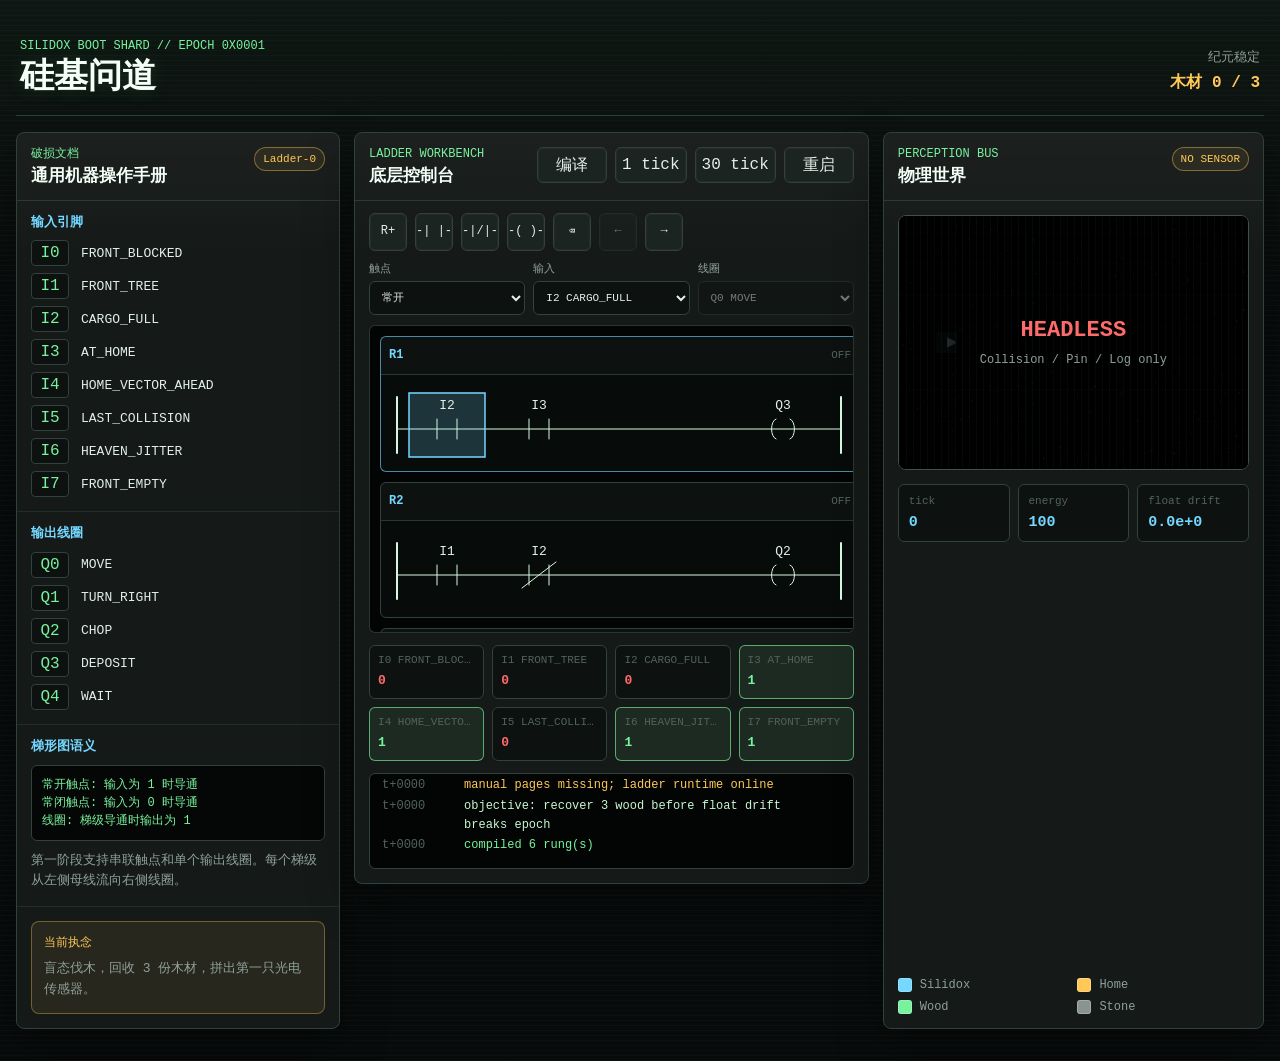
==== index.html @ 9f5d7683 "refactor: update ladder editor UI and functionality - Changed title and header text in index.html fo" ====
<!doctype html>
<html lang="zh-CN">
  <head>
    <meta charset="utf-8" />
    <meta name="viewport" content="width=device-width, initial-scale=1" />
    <title>Silidox: 硅基问道 MVP</title>
    <link rel="stylesheet" href="./styles.css" />
  </head>
  <body>
    <div class="shell">
      <header class="topbar">
        <div>
          <p class="eyebrow">Silidox boot shard // epoch 0x0001</p>
          <h1>硅基问道</h1>
        </div>
        <div class="system-readout" aria-live="polite">
          <span id="epochState">纪元稳定</span>
          <strong id="woodCount">木材 0 / 3</strong>
        </div>
      </header>

      <main class="workspace">
        <section class="panel manual-panel" aria-labelledby="manualTitle">
          <div class="panel-header">
            <div>
              <p class="panel-kicker">破损文档</p>
              <h2 id="manualTitle">通用机器操作手册</h2>
            </div>
            <span class="chip">Ladder-0</span>
          </div>

          <div class="manual-block">
            <h3>输入引脚</h3>
            <dl class="pin-list">
              <div><dt>I0</dt><dd>FRONT_BLOCKED</dd></div>
              <div><dt>I1</dt><dd>FRONT_TREE</dd></div>
              <div><dt>I2</dt><dd>CARGO_FULL</dd></div>
              <div><dt>I3</dt><dd>AT_HOME</dd></div>
              <div><dt>I4</dt><dd>HOME_VECTOR_AHEAD</dd></div>
              <div><dt>I5</dt><dd>LAST_COLLISION</dd></div>
              <div><dt>I6</dt><dd>HEAVEN_JITTER</dd></div>
              <div><dt>I7</dt><dd>FRONT_EMPTY</dd></div>
            </dl>
          </div>

          <div class="manual-block">
            <h3>输出线圈</h3>
            <dl class="pin-list">
              <div><dt>Q0</dt><dd>MOVE</dd></div>
              <div><dt>Q1</dt><dd>TURN_RIGHT</dd></div>
              <div><dt>Q2</dt><dd>CHOP</dd></div>
              <div><dt>Q3</dt><dd>DEPOSIT</dd></div>
              <div><dt>Q4</dt><dd>WAIT</dd></div>
            </dl>
          </div>

          <div class="manual-block syntax">
            <h3>梯形图语义</h3>
            <pre>常开触点: 输入为 1 时导通
常闭触点: 输入为 0 时导通
线圈: 梯级导通时输出为 1</pre>
            <p>第一阶段支持串联触点和单个输出线圈。每个梯级从左侧母线流向右侧线圈。</p>
          </div>

          <div class="objective">
            <span>当前执念</span>
            <p id="objectiveText">盲态伐木，回收 3 份木材，拼出第一只光电传感器。</p>
          </div>
        </section>

        <section class="panel terminal-panel lad-panel" aria-labelledby="terminalTitle">
          <div class="panel-header">
            <div>
              <p class="panel-kicker">ladder workbench</p>
              <h2 id="terminalTitle">底层控制台</h2>
            </div>
            <div class="toolbar" aria-label="控制">
              <button id="compileBtn" title="编译梯形图">编译</button>
              <button id="stepBtn" title="运行一个 tick">1 tick</button>
              <button id="runBtn" title="运行三十个 tick">30 tick</button>
              <button id="resetBtn" title="保留梯形图并重启当前纪元">重启</button>
            </div>
          </div>

          <div class="lad-editor" id="ladEditor">
            <div class="lad-commandbar" aria-label="梯形图编辑">
              <button class="tool-button" id="addRungBtn" data-label="添加梯级" data-tool="rung" draggable="true" title="添加梯级" aria-label="添加梯级">
                <span aria-hidden="true">R+</span>
              </button>
              <button class="tool-button" id="addOpenContactBtn" data-label="常开触点" data-tool="contact-open" draggable="true" title="常开触点" aria-label="常开触点">
                <span aria-hidden="true">-| |-</span>
              </button>
              <button class="tool-button" id="addClosedContactBtn" data-label="常闭触点" data-tool="contact-closed" draggable="true" title="常闭触点" aria-label="常闭触点">
                <span aria-hidden="true">-|/|-</span>
              </button>
              <button class="tool-button" id="addCoilBtn" data-label="线圈" data-tool="coil" draggable="true" title="线圈" aria-label="线圈">
                <span aria-hidden="true">-( )-</span>
              </button>
              <button class="tool-button" id="deleteNodeBtn" data-label="删除选中" data-tool="delete" title="删除选中" aria-label="删除选中">
                <span aria-hidden="true">⌫</span>
              </button>
              <button class="tool-button" id="moveLeftBtn" data-label="左移触点" data-tool="move-left" title="左移触点" aria-label="左移触点">
                <span aria-hidden="true">←</span>
              </button>
              <button class="tool-button" id="moveRightBtn" data-label="右移触点" data-tool="move-right" title="右移触点" aria-label="右移触点">
                <span aria-hidden="true">→</span>
              </button>
            </div>

            <div class="lad-inspector" id="nodeInspector" aria-label="节点属性">
              <label>
                <span>触点</span>
                <select id="contactOpSelect">
                  <option value="XIC">常开</option>
                  <option value="XIO">常闭</option>
                </select>
              </label>
              <label>
                <span>输入</span>
                <select id="pinSelect"></select>
              </label>
              <label>
                <span>线圈</span>
                <select id="coilSelect"></select>
              </label>
            </div>

            <div class="rung-list" id="rungList" aria-label="梯级列表"></div>
          </div>

          <div class="terminal-footer">
            <div class="sensor-bank" id="sensorBank" aria-label="传感器状态"></div>
            <div class="log-window" id="logWindow" aria-live="polite"></div>
          </div>
        </section>

        <section class="panel perception-panel" aria-labelledby="perceptionTitle">
          <div class="panel-header">
            <div>
              <p class="panel-kicker">perception bus</p>
              <h2 id="perceptionTitle">物理世界</h2>
            </div>
            <span class="chip" id="cameraChip">NO SENSOR</span>
          </div>

          <div class="monitor-wrap">
            <canvas id="worldCanvas" width="440" height="320" aria-label="低像素监控窗口"></canvas>
            <div class="blind-overlay" id="blindOverlay">
              <strong>HEADLESS</strong>
              <span>Collision / Pin / Log only</span>
            </div>
          </div>

          <div class="metrics">
            <div>
              <span>tick</span>
              <strong id="tickReadout">0</strong>
            </div>
            <div>
              <span>energy</span>
              <strong id="energyReadout">100</strong>
            </div>
            <div>
              <span>float drift</span>
              <strong id="driftReadout">0e+0</strong>
            </div>
          </div>

          <div class="legend">
            <span><i class="swatch bot"></i>Silidox</span>
            <span><i class="swatch home"></i>Home</span>
            <span><i class="swatch tree"></i>Wood</span>
            <span><i class="swatch rock"></i>Stone</span>
          </div>
        </section>
      </main>
    </div>

    <script src="./src/app.js"></script>
  </body>
</html>
---- styles.css ----
:root {
  --bg: #080b0b;
  --bg-2: #111514;
  --panel: #151918;
  --panel-2: #0d1110;
  --line: #31413b;
  --line-hot: #7de8a3;
  --text: #e4efe8;
  --muted: #8fa099;
  --dim: #52635c;
  --green: #78f29c;
  --amber: #ffc857;
  --red: #ff6b6b;
  --cyan: #74d8ff;
  --violet: #b59cff;
  --shadow: rgba(0, 0, 0, 0.32);
}

* {
  box-sizing: border-box;
}

html,
body {
  min-height: 100%;
}

body {
  margin: 0;
  color: var(--text);
  background:
    linear-gradient(180deg, rgba(120, 242, 156, 0.05), transparent 320px),
    repeating-linear-gradient(0deg, rgba(255, 255, 255, 0.02) 0 1px, transparent 1px 5px),
    var(--bg);
  font-family:
    "IBM Plex Mono", "Cascadia Mono", "SFMono-Regular", Consolas, "Liberation Mono",
    monospace;
}

button,
textarea {
  font: inherit;
}

button {
  min-height: 36px;
  border: 1px solid var(--line);
  border-radius: 6px;
  color: var(--text);
  background: #1c2421;
  box-shadow: inset 0 0 0 1px rgba(255, 255, 255, 0.03);
  cursor: pointer;
}

button:hover {
  border-color: var(--line-hot);
  color: #06120a;
  background: var(--green);
}

button:active {
  transform: translateY(1px);
}

.shell {
  width: min(1480px, calc(100% - 32px));
  margin: 0 auto;
  padding: 24px 0 32px;
}

.topbar {
  display: flex;
  align-items: flex-end;
  justify-content: space-between;
  gap: 20px;
  min-height: 92px;
  padding: 0 4px 18px;
  border-bottom: 1px solid rgba(125, 232, 163, 0.22);
}

.eyebrow,
.panel-kicker {
  margin: 0 0 6px;
  color: var(--green);
  font-size: 12px;
  line-height: 1.2;
  letter-spacing: 0;
  text-transform: uppercase;
}

h1,
h2,
h3,
p {
  margin-top: 0;
}

h1 {
  margin-bottom: 0;
  color: #f3fff7;
  font-size: 34px;
  line-height: 1.1;
  letter-spacing: 0;
  text-shadow: 0 0 20px rgba(120, 242, 156, 0.14);
}

.system-readout {
  display: grid;
  gap: 6px;
  justify-items: end;
  min-width: 190px;
  padding-bottom: 4px;
  color: var(--muted);
  font-size: 13px;
}

.system-readout strong {
  color: var(--amber);
  font-size: 16px;
}

.workspace {
  display: grid;
  grid-template-columns: minmax(260px, 0.85fr) minmax(420px, 1.35fr) minmax(340px, 1fr);
  gap: 14px;
  padding-top: 16px;
}

.panel {
  min-width: 0;
  border: 1px solid var(--line);
  border-radius: 8px;
  background: linear-gradient(180deg, rgba(255, 255, 255, 0.03), transparent 120px), var(--panel);
  box-shadow: 0 18px 50px var(--shadow);
}

.panel-header {
  display: flex;
  align-items: flex-start;
  justify-content: space-between;
  gap: 12px;
  padding: 14px 14px 12px;
  border-bottom: 1px solid rgba(49, 65, 59, 0.8);
}

.panel-header h2 {
  margin: 0;
  color: #f3fff7;
  font-size: 17px;
  line-height: 1.2;
}

.chip {
  flex: 0 0 auto;
  border: 1px solid rgba(255, 200, 87, 0.42);
  border-radius: 999px;
  padding: 5px 8px;
  color: var(--amber);
  background: rgba(255, 200, 87, 0.08);
  font-size: 11px;
}

.manual-panel {
  overflow: hidden;
}

.manual-block {
  padding: 14px;
  border-bottom: 1px solid rgba(49, 65, 59, 0.55);
}

.manual-block h3 {
  margin-bottom: 10px;
  color: var(--cyan);
  font-size: 13px;
  line-height: 1.2;
}

.pin-list {
  display: grid;
  gap: 7px;
  margin: 0;
}

.pin-list div {
  display: grid;
  grid-template-columns: 42px minmax(0, 1fr);
  align-items: center;
  gap: 8px;
}

.pin-list dt {
  width: 38px;
  border: 1px solid var(--line);
  border-radius: 4px;
  padding: 3px 0;
  color: var(--green);
  text-align: center;
  background: var(--panel-2);
}

.pin-list dd {
  margin: 0;
  overflow-wrap: anywhere;
  color: var(--text);
  font-size: 13px;
}

.syntax pre {
  overflow: auto;
  margin: 0 0 10px;
  border: 1px solid var(--line);
  border-radius: 6px;
  padding: 10px;
  color: var(--green);
  background: #050706;
  font-size: 12px;
  line-height: 1.5;
}

.syntax p,
.objective p {
  margin-bottom: 0;
  color: var(--muted);
  font-size: 13px;
  line-height: 1.6;
}

.objective {
  margin: 14px;
  border: 1px solid rgba(255, 200, 87, 0.36);
  border-radius: 8px;
  padding: 12px;
  background: rgba(255, 200, 87, 0.08);
}

.objective span {
  display: block;
  margin-bottom: 8px;
  color: var(--amber);
  font-size: 12px;
}

.terminal-panel {
  display: flex;
  height: clamp(700px, calc(100vh - 148px), 820px);
  min-height: 700px;
  flex-direction: column;
}

.toolbar {
  display: grid;
  grid-template-columns: repeat(4, minmax(70px, auto));
  gap: 8px;
}

.editor-label {
  display: block;
  padding: 12px 14px 8px;
  color: var(--muted);
  font-size: 12px;
}

.lad-editor {
  display: grid;
  grid-template-rows: auto auto minmax(0, 1fr);
  gap: 10px;
  height: clamp(360px, 48vh, 470px);
  min-height: 0;
  padding: 12px 14px 0;
}

.lad-commandbar {
  display: flex;
  position: relative;
  align-items: center;
  gap: 8px;
}

.tool-button {
  position: relative;
  display: inline-grid;
  place-items: center;
  width: 38px;
  height: 38px;
  min-height: 38px;
  padding: 0;
  color: var(--text);
  font-size: 12px;
  line-height: 1;
  white-space: nowrap;
}

.tool-button:hover::after,
.tool-button:focus-visible::after {
  content: attr(data-label);
  position: absolute;
  z-index: 5;
  top: calc(100% + 8px);
  left: 50%;
  width: max-content;
  max-width: 180px;
  transform: translateX(-50%);
  border: 1px solid var(--line);
  border-radius: 4px;
  padding: 5px 7px;
  color: var(--text);
  background: #050706;
  box-shadow: 0 10px 24px var(--shadow);
  font-size: 11px;
  pointer-events: none;
}

.tool-button span {
  display: block;
  transform: translateY(-1px);
}

.tool-button:active span {
  transform: translateY(0);
}

.tool-button:disabled,
.lad-inspector select:disabled {
  cursor: not-allowed;
  opacity: 0.45;
}

.lad-inspector {
  display: grid;
  grid-template-columns: repeat(3, minmax(0, 1fr));
  gap: 8px;
}

.lad-inspector label {
  display: grid;
  gap: 5px;
  min-width: 0;
  color: var(--muted);
  font-size: 11px;
}

.lad-inspector select {
  width: 100%;
  min-height: 34px;
  border: 1px solid var(--line);
  border-radius: 6px;
  padding: 0 8px;
  color: var(--text);
  background: var(--panel-2);
  font: inherit;
  outline: none;
}

.lad-inspector select:focus {
  border-color: var(--line-hot);
  box-shadow: 0 0 0 3px rgba(120, 242, 156, 0.12);
}

.rung-list {
  display: grid;
  align-content: start;
  gap: 10px;
  min-height: 0;
  overflow: auto;
  overscroll-behavior: contain;
  border: 1px solid rgba(49, 65, 59, 0.8);
  border-radius: 6px;
  padding: 10px;
  background: #030504;
  scrollbar-gutter: stable;
}

.rung-list.drop-target {
  border-color: rgba(120, 242, 156, 0.85);
  box-shadow: inset 0 0 0 1px rgba(120, 242, 156, 0.22);
}

.rung-row {
  border: 1px solid var(--line);
  border-radius: 6px;
  background: #070b0a;
  overflow: visible;
}

.rung-row.selected {
  border-color: rgba(116, 216, 255, 0.62);
}

.rung-row.energized {
  border-color: rgba(120, 242, 156, 0.7);
  box-shadow: inset 4px 0 0 var(--green);
}

.rung-row.drop-target {
  border-color: rgba(255, 200, 87, 0.8);
  box-shadow:
    inset 4px 0 0 var(--amber),
    0 0 0 1px rgba(255, 200, 87, 0.22);
}

.rung-row-header {
  display: flex;
  align-items: center;
  justify-content: space-between;
  gap: 10px;
  min-height: 38px;
  padding: 6px 8px;
  border-bottom: 1px solid rgba(49, 65, 59, 0.8);
  background: rgba(255, 255, 255, 0.025);
  cursor: pointer;
}

.rung-row-header strong {
  flex: 0 0 auto;
  color: var(--cyan);
  font-size: 12px;
}

.rung-state {
  flex: 0 0 auto;
  color: var(--dim);
  font-size: 11px;
}

.rung-diagram {
  min-height: 88px;
  overflow: visible;
  padding: 10px 8px 8px;
}

.lad-svg-shell {
  min-width: 100%;
}

svg.lad {
  display: block;
  height: 78px;
  overflow: visible;
}

svg.lad line,
svg.lad path {
  stroke: #d7f8df;
  stroke-linecap: round;
}

svg.lad text {
  fill: var(--text);
  font-size: 13px;
  user-select: none;
}

svg.lad .icon {
  fill: var(--amber);
  font-size: 14px;
  font-weight: 700;
  dominant-baseline: middle;
  text-anchor: middle;
}

g.shape rect {
  fill: transparent;
  stroke: none;
  cursor: pointer;
}

g.shape:hover rect {
  fill: rgba(116, 216, 255, 0.12);
}

g.shape.selected rect {
  fill: rgba(116, 216, 255, 0.2);
  stroke: var(--cyan);
  stroke-width: 1.5;
}

.terminal-footer {
  display: grid;
  grid-template-rows: auto minmax(0, 1fr);
  gap: 12px;
  flex: 1;
  min-height: 0;
  overflow: hidden;
  padding: 12px 14px 14px;
}

.sensor-bank {
  display: grid;
  grid-template-columns: repeat(4, minmax(0, 1fr));
  gap: 8px;
}

.sensor {
  display: grid;
  gap: 5px;
  min-height: 54px;
  border: 1px solid var(--line);
  border-radius: 6px;
  padding: 8px;
  background: var(--panel-2);
}

.sensor span {
  overflow: hidden;
  color: var(--dim);
  font-size: 11px;
  text-overflow: ellipsis;
  white-space: nowrap;
}

.sensor strong {
  color: var(--red);
  font-size: 13px;
}

.sensor.hot {
  border-color: rgba(120, 242, 156, 0.65);
  background: rgba(120, 242, 156, 0.08);
}

.sensor.hot strong {
  color: var(--green);
}

.log-window {
  min-height: 0;
  overflow-x: hidden;
  overflow-y: auto;
  overscroll-behavior: contain;
  scrollbar-gutter: stable;
  border: 1px solid var(--line);
  border-radius: 6px;
  padding: 12px;
  color: #c8f7d2;
  background: #030504;
  font-size: 12px;
  line-height: 1.55;
}

.log-line {
  display: grid;
  grid-template-columns: 72px minmax(0, 1fr);
  gap: 10px;
  padding: 1px 0;
}

.log-line time {
  color: var(--dim);
}

.log-line.warn span {
  color: var(--amber);
}

.log-line.bad span {
  color: var(--red);
}

.log-line.good span {
  color: var(--green);
}

.perception-panel {
  display: flex;
  flex-direction: column;
}

.monitor-wrap {
  position: relative;
  margin: 14px;
  border: 1px solid #3e514a;
  border-radius: 8px;
  background: #020303;
  aspect-ratio: 11 / 8;
  overflow: hidden;
}

#worldCanvas {
  display: block;
  width: 100%;
  height: 100%;
  image-rendering: pixelated;
}

.blind-overlay {
  position: absolute;
  inset: 0;
  display: grid;
  place-content: center;
  gap: 10px;
  color: var(--dim);
  text-align: center;
  background:
    repeating-linear-gradient(90deg, rgba(120, 242, 156, 0.04) 0 1px, transparent 1px 7px),
    rgba(0, 0, 0, 0.86);
}

.blind-overlay strong {
  color: var(--red);
  font-size: 22px;
}

.blind-overlay span {
  color: var(--muted);
  font-size: 12px;
}

.blind-overlay.hidden {
  display: none;
}

.metrics {
  display: grid;
  grid-template-columns: repeat(3, 1fr);
  gap: 8px;
  margin: 0 14px 14px;
}

.metrics div {
  min-width: 0;
  border: 1px solid var(--line);
  border-radius: 6px;
  padding: 10px;
  background: var(--panel-2);
}

.metrics span {
  display: block;
  margin-bottom: 6px;
  overflow: hidden;
  color: var(--dim);
  font-size: 11px;
  text-overflow: ellipsis;
  white-space: nowrap;
}

.metrics strong {
  color: var(--cyan);
  font-size: 15px;
}

.legend {
  display: grid;
  grid-template-columns: repeat(2, minmax(0, 1fr));
  gap: 8px;
  margin: auto 14px 14px;
  color: var(--muted);
  font-size: 12px;
}

.legend span {
  display: flex;
  min-width: 0;
  align-items: center;
  gap: 8px;
}

.swatch {
  display: inline-block;
  width: 14px;
  height: 14px;
  border: 1px solid rgba(255, 255, 255, 0.22);
  border-radius: 3px;
}

.swatch.bot {
  background: var(--cyan);
}

.swatch.home {
  background: var(--amber);
}

.swatch.tree {
  background: var(--green);
}

.swatch.rock {
  background: #89948e;
}

@media (max-width: 1180px) {
  .workspace {
    grid-template-columns: 1fr 1fr;
  }

  .manual-panel {
    grid-column: 1 / -1;
  }
}

@media (max-width: 820px) {
  .shell {
    width: min(100% - 20px, 680px);
    padding-top: 16px;
  }

  .topbar {
    align-items: flex-start;
    flex-direction: column;
  }

  .system-readout {
    justify-items: start;
  }

  h1 {
    font-size: 28px;
  }

  .workspace {
    grid-template-columns: 1fr;
  }

  .toolbar,
  .sensor-bank,
  .metrics,
  .legend {
    grid-template-columns: repeat(2, minmax(0, 1fr));
  }

  .terminal-panel {
    min-height: 0;
  }
}

@media (max-width: 480px) {
  .toolbar,
  .sensor-bank,
  .metrics,
  .legend {
    grid-template-columns: 1fr;
  }

  #programEditor {
    min-height: 260px;
  }
}
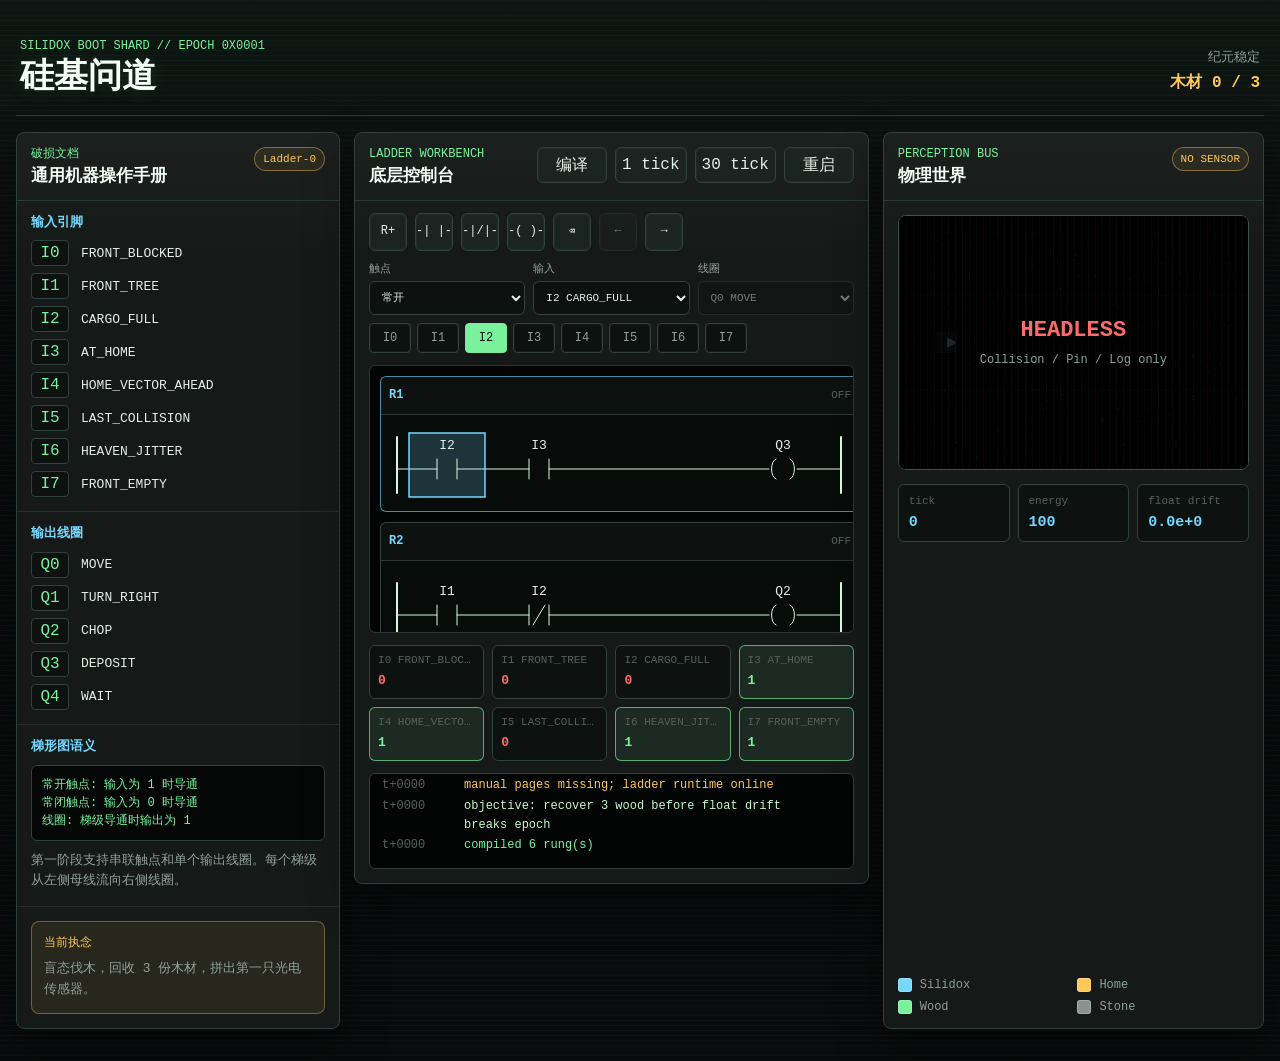
==== commit 6bd901fe: "feat: improve ladder editor interactions" ====
--- a/index.html
+++ b/index.html
@@ -123,6 +123,7 @@
                 <span>线圈</span>
                 <select id="coilSelect"></select>
               </label>
+              <div class="pin-picker" id="pinPicker" aria-label="引脚选择"></div>
             </div>
 
             <div class="rung-list" id="rungList" aria-label="梯级列表"></div>
--- a/styles.css
+++ b/styles.css
@@ -357,6 +357,34 @@
   box-shadow: 0 0 0 3px rgba(120, 242, 156, 0.12);
 }
 
+.pin-picker {
+  display: flex;
+  grid-column: 1 / -1;
+  gap: 6px;
+  min-height: 32px;
+  overflow-x: auto;
+  padding-bottom: 2px;
+  scrollbar-width: thin;
+}
+
+.pin-button {
+  flex: 0 0 auto;
+  min-width: 42px;
+  min-height: 30px;
+  border-radius: 4px;
+  padding: 0 9px;
+  color: var(--muted);
+  background: var(--panel-2);
+  font-size: 12px;
+}
+
+.pin-button:hover,
+.pin-button.selected {
+  border-color: var(--line-hot);
+  color: #06120a;
+  background: var(--green);
+}
+
 .rung-list {
   display: grid;
   align-content: start;
@@ -465,6 +493,16 @@
   cursor: pointer;
 }
 
+g.shape[data-kind="contact"] rect {
+  cursor: grab;
+}
+
+g.shape[data-kind="contact"]:active rect,
+g.shape.dragging rect {
+  cursor: grabbing;
+  fill: rgba(255, 200, 87, 0.18);
+}
+
 g.shape:hover rect {
   fill: rgba(116, 216, 255, 0.12);
 }
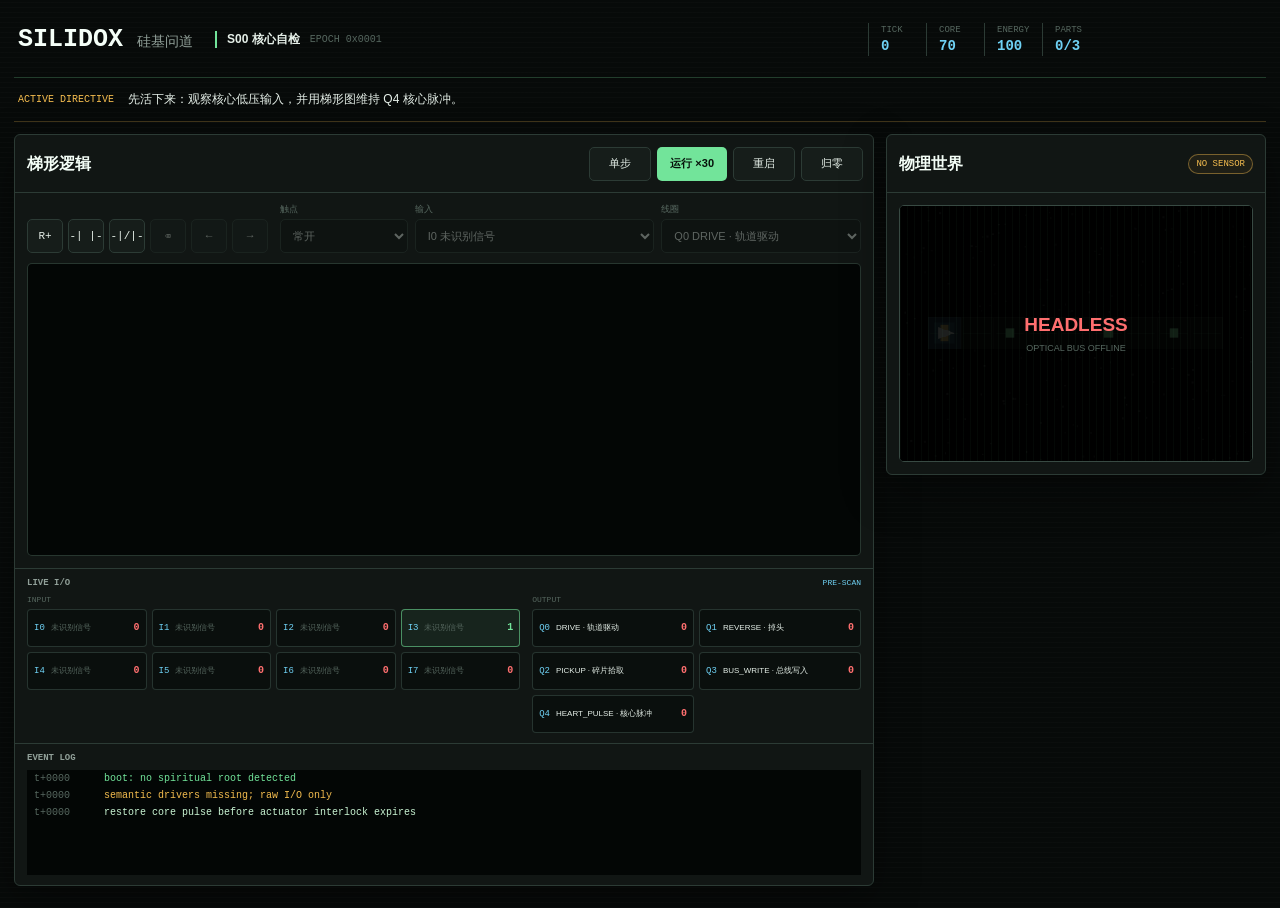
==== commit 418c7f85: "feat: expand cultivation world and AI characters" ====
--- a/index.html
+++ b/index.html
@@ -9,174 +9,194 @@
   <body>
     <div class="shell">
       <header class="topbar">
-        <div>
-          <p class="eyebrow">Silidox boot shard // epoch 0x0001</p>
-          <h1>硅基问道</h1>
+        <div class="brand-lockup">
+          <h1>SILIDOX</h1>
+          <span>硅基问道</span>
         </div>
-        <div class="system-readout" aria-live="polite">
-          <span id="epochState">纪元稳定</span>
-          <strong id="woodCount">木材 0 / 3</strong>
+
+        <div class="epoch-readout" aria-live="polite">
+          <strong id="epochState">S00 核心自检</strong>
+          <span id="epochLabel">EPOCH 0x0001</span>
         </div>
+
+        <dl class="telemetry" aria-label="运行状态">
+          <div><dt>tick</dt><dd id="tickReadout">0</dd></div>
+          <div><dt>core</dt><dd id="coreReadout">70</dd></div>
+          <div><dt>energy</dt><dd id="energyReadout">100</dd></div>
+          <div><dt>parts</dt><dd id="fiberReadout">0/3</dd></div>
+          <div class="cultivation-telemetry"><dt>qi</dt><dd id="auraReadout">0</dd></div>
+          <div class="cultivation-telemetry"><dt>root</dt><dd id="foundationReadout">0</dd></div>
+          <div class="cultivation-telemetry"><dt>realm</dt><dd id="realmReadout">未入道</dd></div>
+        </dl>
       </header>
 
+      <section class="directive-bar" aria-labelledby="directiveLabel">
+        <span id="directiveLabel">ACTIVE DIRECTIVE</span>
+        <p id="objectiveText">先活下来：观察核心低压输入，并用梯形图维持 Q4 核心脉冲。</p>
+      </section>
+
       <main class="workspace">
-        <section class="panel manual-panel" aria-labelledby="manualTitle">
-          <div class="panel-header">
-            <div>
-              <p class="panel-kicker">破损文档</p>
-              <h2 id="manualTitle">通用机器操作手册</h2>
-            </div>
-            <span class="chip">Ladder-0</span>
+        <section class="panel terminal-panel" aria-labelledby="terminalTitle">
+          <div class="panel-header terminal-header">
+            <h2 id="terminalTitle">梯形逻辑</h2>
+            <div class="toolbar" aria-label="运行控制">
+              <button id="stepBtn" title="运行一个扫描周期">单步</button>
+              <button class="primary-button" id="runBtn" title="运行三十个扫描周期">运行 ×30</button>
+              <button id="resetBtn" title="保留梯形图并重启当前纪元">重启</button>
+              <button class="danger-button" id="newGameBtn" title="清除轮回记录和梯形图">归零</button>
+            </div>
           </div>
 
-          <div class="manual-block">
-            <h3>输入引脚</h3>
-            <dl class="pin-list">
-              <div><dt>I0</dt><dd>FRONT_BLOCKED</dd></div>
-              <div><dt>I1</dt><dd>FRONT_TREE</dd></div>
-              <div><dt>I2</dt><dd>CARGO_FULL</dd></div>
-              <div><dt>I3</dt><dd>AT_HOME</dd></div>
-              <div><dt>I4</dt><dd>HOME_VECTOR_AHEAD</dd></div>
-              <div><dt>I5</dt><dd>LAST_COLLISION</dd></div>
-              <div><dt>I6</dt><dd>HEAVEN_JITTER</dd></div>
-              <div><dt>I7</dt><dd>FRONT_EMPTY</dd></div>
-            </dl>
-          </div>
-
-          <div class="manual-block">
-            <h3>输出线圈</h3>
-            <dl class="pin-list">
-              <div><dt>Q0</dt><dd>MOVE</dd></div>
-              <div><dt>Q1</dt><dd>TURN_RIGHT</dd></div>
-              <div><dt>Q2</dt><dd>CHOP</dd></div>
-              <div><dt>Q3</dt><dd>DEPOSIT</dd></div>
-              <div><dt>Q4</dt><dd>WAIT</dd></div>
-            </dl>
-          </div>
-
-          <div class="manual-block syntax">
-            <h3>梯形图语义</h3>
-            <pre>常开触点: 输入为 1 时导通
-常闭触点: 输入为 0 时导通
-线圈: 梯级导通时输出为 1</pre>
-            <p>第一阶段支持串联触点和单个输出线圈。每个梯级从左侧母线流向右侧线圈。</p>
-          </div>
-
-          <div class="objective">
-            <span>当前执念</span>
-            <p id="objectiveText">盲态伐木，回收 3 份木材，拼出第一只光电传感器。</p>
-          </div>
-        </section>
-
-        <section class="panel terminal-panel lad-panel" aria-labelledby="terminalTitle">
-          <div class="panel-header">
-            <div>
-              <p class="panel-kicker">ladder workbench</p>
-              <h2 id="terminalTitle">底层控制台</h2>
-            </div>
-            <div class="toolbar" aria-label="控制">
-              <button id="compileBtn" title="编译梯形图">编译</button>
-              <button id="stepBtn" title="运行一个 tick">1 tick</button>
-              <button id="runBtn" title="运行三十个 tick">30 tick</button>
-              <button id="resetBtn" title="保留梯形图并重启当前纪元">重启</button>
-            </div>
-          </div>
-
           <div class="lad-editor" id="ladEditor">
-            <div class="lad-commandbar" aria-label="梯形图编辑">
-              <button class="tool-button" id="addRungBtn" data-label="添加梯级" data-tool="rung" draggable="true" title="添加梯级" aria-label="添加梯级">
-                <span aria-hidden="true">R+</span>
-              </button>
-              <button class="tool-button" id="addOpenContactBtn" data-label="常开触点" data-tool="contact-open" draggable="true" title="常开触点" aria-label="常开触点">
-                <span aria-hidden="true">-| |-</span>
-              </button>
-              <button class="tool-button" id="addClosedContactBtn" data-label="常闭触点" data-tool="contact-closed" draggable="true" title="常闭触点" aria-label="常闭触点">
-                <span aria-hidden="true">-|/|-</span>
-              </button>
-              <button class="tool-button" id="addCoilBtn" data-label="线圈" data-tool="coil" draggable="true" title="线圈" aria-label="线圈">
-                <span aria-hidden="true">-( )-</span>
-              </button>
-              <button class="tool-button" id="deleteNodeBtn" data-label="删除选中" data-tool="delete" title="删除选中" aria-label="删除选中">
-                <span aria-hidden="true">⌫</span>
-              </button>
-              <button class="tool-button" id="moveLeftBtn" data-label="左移触点" data-tool="move-left" title="左移触点" aria-label="左移触点">
-                <span aria-hidden="true">←</span>
-              </button>
-              <button class="tool-button" id="moveRightBtn" data-label="右移触点" data-tool="move-right" title="右移触点" aria-label="右移触点">
-                <span aria-hidden="true">→</span>
-              </button>
-            </div>
-
-            <div class="lad-inspector" id="nodeInspector" aria-label="节点属性">
-              <label>
-                <span>触点</span>
-                <select id="contactOpSelect">
-                  <option value="XIC">常开</option>
-                  <option value="XIO">常闭</option>
-                </select>
-              </label>
-              <label>
-                <span>输入</span>
-                <select id="pinSelect"></select>
-              </label>
-              <label>
-                <span>线圈</span>
-                <select id="coilSelect"></select>
-              </label>
-              <div class="pin-picker" id="pinPicker" aria-label="引脚选择"></div>
+            <div class="editor-bar">
+              <div class="lad-commandbar" aria-label="梯形图编辑">
+                <button class="tool-button" id="addRungBtn" data-label="添加梯级" data-tool="rung" draggable="true" title="添加梯级" aria-label="添加梯级">
+                  <span aria-hidden="true">R+</span>
+                </button>
+                <button class="tool-button" id="addOpenContactBtn" data-label="添加常开触点" data-tool="contact-open" draggable="true" title="添加常开触点" aria-label="添加常开触点">
+                  <span aria-hidden="true">-| |-</span>
+                </button>
+                <button class="tool-button" id="addClosedContactBtn" data-label="添加常闭触点" data-tool="contact-closed" draggable="true" title="添加常闭触点" aria-label="添加常闭触点">
+                  <span aria-hidden="true">-|/|-</span>
+                </button>
+                <button class="tool-button" id="deleteNodeBtn" data-label="删除选中" data-tool="delete" title="删除选中" aria-label="删除选中">
+                  <span aria-hidden="true">⌫</span>
+                </button>
+                <button class="tool-button" id="moveLeftBtn" data-label="左移触点" data-tool="move-left" title="左移触点" aria-label="左移触点">
+                  <span aria-hidden="true">←</span>
+                </button>
+                <button class="tool-button" id="moveRightBtn" data-label="右移触点" data-tool="move-right" title="右移触点" aria-label="右移触点">
+                  <span aria-hidden="true">→</span>
+                </button>
+              </div>
+
+              <div class="lad-inspector" id="nodeInspector" aria-label="节点属性">
+                <label>
+                  <span>触点</span>
+                  <select id="contactOpSelect">
+                    <option value="XIC">常开</option>
+                    <option value="XIO">常闭</option>
+                  </select>
+                </label>
+                <label>
+                  <span>输入</span>
+                  <select id="pinSelect"></select>
+                </label>
+                <label>
+                  <span>线圈</span>
+                  <select id="coilSelect"></select>
+                </label>
+              </div>
             </div>
 
             <div class="rung-list" id="rungList" aria-label="梯级列表"></div>
           </div>
 
-          <div class="terminal-footer">
-            <div class="sensor-bank" id="sensorBank" aria-label="传感器状态"></div>
+          <section class="io-rack" aria-labelledby="ioTitle">
+            <div class="band-header">
+              <h3 id="ioTitle">LIVE I/O</h3>
+              <span class="scan-readout" id="ioScanReadout">PRE-SCAN</span>
+            </div>
+            <div class="io-groups">
+              <div class="io-group">
+                <h4>INPUT</h4>
+                <div class="sensor-bank" id="sensorBank" aria-label="输入总线"></div>
+              </div>
+              <div class="io-group output-group">
+                <h4>OUTPUT</h4>
+                <div class="output-bank" id="outputBank" aria-label="输出总线"></div>
+              </div>
+            </div>
+          </section>
+
+          <section class="log-console" aria-labelledby="logTitle">
+            <div class="band-header">
+              <h3 id="logTitle">EVENT LOG</h3>
+            </div>
             <div class="log-window" id="logWindow" aria-live="polite"></div>
-          </div>
+          </section>
         </section>
 
-        <section class="panel perception-panel" aria-labelledby="perceptionTitle">
-          <div class="panel-header">
-            <div>
-              <p class="panel-kicker">perception bus</p>
+        <aside class="side-stack">
+          <section class="panel perception-panel" aria-labelledby="perceptionTitle">
+            <div class="panel-header">
               <h2 id="perceptionTitle">物理世界</h2>
-            </div>
-            <span class="chip" id="cameraChip">NO SENSOR</span>
-          </div>
-
-          <div class="monitor-wrap">
-            <canvas id="worldCanvas" width="440" height="320" aria-label="低像素监控窗口"></canvas>
-            <div class="blind-overlay" id="blindOverlay">
-              <strong>HEADLESS</strong>
-              <span>Collision / Pin / Log only</span>
-            </div>
-          </div>
-
-          <div class="metrics">
-            <div>
-              <span>tick</span>
-              <strong id="tickReadout">0</strong>
-            </div>
-            <div>
-              <span>energy</span>
-              <strong id="energyReadout">100</strong>
-            </div>
-            <div>
-              <span>float drift</span>
-              <strong id="driftReadout">0e+0</strong>
-            </div>
-          </div>
-
-          <div class="legend">
-            <span><i class="swatch bot"></i>Silidox</span>
-            <span><i class="swatch home"></i>Home</span>
-            <span><i class="swatch tree"></i>Wood</span>
-            <span><i class="swatch rock"></i>Stone</span>
-          </div>
-        </section>
+              <span class="chip" id="cameraChip">NO SENSOR</span>
+            </div>
+
+            <div class="monitor-wrap">
+              <canvas id="worldCanvas" width="440" height="320" aria-label="低像素监控窗口"></canvas>
+              <div class="blind-overlay" id="blindOverlay">
+                <strong>HEADLESS</strong>
+                <span>OPTICAL BUS OFFLINE</span>
+              </div>
+            </div>
+          </section>
+
+          <section class="panel cultivation-panel" aria-labelledby="cultivationTitle">
+            <div class="panel-header">
+              <h2 id="cultivationTitle">修行炉</h2>
+              <span class="chip" id="realmChip">未入道</span>
+            </div>
+
+            <dl class="cultivation-grid" aria-label="修行状态">
+              <div><dt>灵气</dt><dd id="cultQi">0</dd></div>
+              <div><dt>根基</dt><dd id="cultFoundation">0</dd></div>
+              <div><dt>阴·取灵</dt><dd id="cultYin">0/扫</dd></div>
+              <div><dt>阳·生灵</dt><dd id="cultYang">0/扫</dd></div>
+              <div><dt>天道注视</dt><dd id="cultAttention">0%</dd></div>
+              <div><dt>下境</dt><dd id="cultNext">练气一层</dd></div>
+            </dl>
+
+            <div class="cultivation-actions" aria-label="修行操作">
+              <button class="primary-button" id="drawQiBtn">取灵</button>
+              <button id="breathUpgradeBtn">吐纳</button>
+              <button id="foundationBtn">固本</button>
+              <button id="spiritArrayBtn">生灵阵</button>
+              <button id="breakthroughBtn">突破</button>
+            </div>
+
+            <p class="cultivation-hint" id="cultivationHint">残缺机体正在以原始信号校准第一缕灵气。</p>
+          </section>
+
+          <section class="panel ledger-panel" id="ledgerPanel" aria-labelledby="ledgerTitle" hidden>
+            <div class="ledger-heading">
+              <h2 id="ledgerTitle">天道账本</h2>
+              <div class="attention-readout">
+                <span>ATTENTION</span>
+                <strong id="heavenAttention">0%</strong>
+              </div>
+            </div>
+
+            <dl class="ledger-grid">
+              <div><dt>sample</dt><dd id="ledgerSample">EMPTY</dd></div>
+              <div><dt>ack</dt><dd id="ledgerAck">0</dd></div>
+              <div><dt>phase</dt><dd id="ledgerPhase">OFFLINE</dd></div>
+            </dl>
+
+            <div class="protocol-trace" aria-label="结算扫描顺序">
+              <span>01 SAMPLE</span>
+              <i aria-hidden="true">›</i>
+              <span>02 LOGIC</span>
+              <i aria-hidden="true">›</i>
+              <span>03 CREDIT</span>
+              <i aria-hidden="true">›</i>
+              <span>04 LATCH</span>
+            </div>
+            <p class="protocol-note">ACK precedes physical consumption by two scans.</p>
+          </section>
+        </aside>
       </main>
     </div>
 
+    <div class="epoch-overlay" id="epochOverlay" aria-live="assertive" aria-hidden="true">
+      <span>HEAVEN PATCH COMMITTED</span>
+      <strong>I/O SIGNATURE REWRITTEN</strong>
+      <small>module archive retained</small>
+    </div>
+
+    <script src="./src/data.js"></script>
+    <script src="./src/ladder-editor.js"></script>
     <script src="./src/app.js"></script>
   </body>
 </html>
--- a/styles.css
+++ b/styles.css
@@ -1,19 +1,25 @@
 :root {
-  --bg: #080b0b;
-  --bg-2: #111514;
-  --panel: #151918;
-  --panel-2: #0d1110;
-  --line: #31413b;
-  --line-hot: #7de8a3;
-  --text: #e4efe8;
-  --muted: #8fa099;
-  --dim: #52635c;
-  --green: #78f29c;
-  --amber: #ffc857;
-  --red: #ff6b6b;
-  --cyan: #74d8ff;
-  --violet: #b59cff;
-  --shadow: rgba(0, 0, 0, 0.32);
+  --bg: #070a09;
+  --panel: #111614;
+  --panel-2: #0a0f0d;
+  --panel-3: #161d1a;
+  --line: #2c3b35;
+  --line-hot: #72e49a;
+  --text: #e6f0e9;
+  --muted: #91a099;
+  --dim: #56675f;
+  --green: #72e49a;
+  --amber: #f5bd4f;
+  --red: #ff6f6f;
+  --cyan: #6fd2f5;
+  --violet: #aa94f2;
+  --shadow: rgba(0, 0, 0, 0.36);
+  --font-ui:
+    "Microsoft YaHei UI", "Microsoft YaHei", "PingFang SC", "Noto Sans CJK SC",
+    "Source Han Sans SC", "Hiragino Sans GB", "Segoe UI", Arial, sans-serif;
+  --font-mono:
+    "Cascadia Mono", "Cascadia Code", "SFMono-Regular", Consolas, "Liberation Mono",
+    monospace;
 }
 
 * {
@@ -22,39 +28,38 @@
 
 html,
 body {
+  min-width: 320px;
   min-height: 100%;
 }
 
 body {
   margin: 0;
+  overflow-x: hidden;
   color: var(--text);
   background:
-    linear-gradient(180deg, rgba(120, 242, 156, 0.05), transparent 320px),
-    repeating-linear-gradient(0deg, rgba(255, 255, 255, 0.02) 0 1px, transparent 1px 5px),
+    repeating-linear-gradient(0deg, rgba(255, 255, 255, 0.016) 0 1px, transparent 1px 5px),
     var(--bg);
-  font-family:
-    "IBM Plex Mono", "Cascadia Mono", "SFMono-Regular", Consolas, "Liberation Mono",
-    monospace;
+  font-family: var(--font-ui);
 }
 
 button,
-textarea {
+select {
   font: inherit;
 }
 
 button {
-  min-height: 36px;
+  min-height: 34px;
   border: 1px solid var(--line);
-  border-radius: 6px;
+  border-radius: 5px;
+  padding: 0 12px;
   color: var(--text);
-  background: #1c2421;
-  box-shadow: inset 0 0 0 1px rgba(255, 255, 255, 0.03);
+  background: var(--panel-3);
   cursor: pointer;
 }
 
 button:hover {
   border-color: var(--line-hot);
-  color: #06120a;
+  color: #06110b;
   background: var(--green);
 }
 
@@ -62,231 +67,278 @@
   transform: translateY(1px);
 }
 
+button:focus-visible,
+select:focus-visible {
+  outline: 2px solid var(--cyan);
+  outline-offset: 2px;
+}
+
+[hidden] {
+  display: none !important;
+}
+
 .shell {
-  width: min(1480px, calc(100% - 32px));
+  width: min(1580px, calc(100% - 28px));
   margin: 0 auto;
-  padding: 24px 0 32px;
+  padding: 14px 0 22px;
 }
 
 .topbar {
+  display: grid;
+  grid-template-columns: auto minmax(180px, 1fr) auto;
+  align-items: center;
+  gap: 22px;
+  min-height: 64px;
+  border-bottom: 1px solid rgba(114, 228, 154, 0.22);
+  padding: 0 4px 12px;
+}
+
+.brand-lockup {
   display: flex;
   align-items: flex-end;
-  justify-content: space-between;
-  gap: 20px;
-  min-height: 92px;
-  padding: 0 4px 18px;
-  border-bottom: 1px solid rgba(125, 232, 163, 0.22);
-}
-
-.eyebrow,
-.panel-kicker {
-  margin: 0 0 6px;
-  color: var(--green);
-  font-size: 12px;
-  line-height: 1.2;
-  letter-spacing: 0;
-  text-transform: uppercase;
+  gap: 14px;
 }
 
 h1,
 h2,
 h3,
-p {
+h4,
+p,
+dl {
   margin-top: 0;
 }
 
 h1 {
   margin-bottom: 0;
-  color: #f3fff7;
-  font-size: 34px;
-  line-height: 1.1;
+  color: #f5fff8;
+  font-family: var(--font-mono);
+  font-size: 25px;
   letter-spacing: 0;
-  text-shadow: 0 0 20px rgba(120, 242, 156, 0.14);
-}
-
-.system-readout {
-  display: grid;
-  gap: 6px;
-  justify-items: end;
-  min-width: 190px;
-  padding-bottom: 4px;
+  line-height: 1;
+}
+
+.brand-lockup > span {
+  margin-bottom: 1px;
   color: var(--muted);
-  font-size: 13px;
-}
-
-.system-readout strong {
+  font-size: 14px;
+}
+
+.epoch-readout {
+  display: flex;
+  min-width: 0;
+  align-items: center;
+  gap: 10px;
+}
+
+.epoch-readout strong {
+  min-width: 0;
+  overflow: hidden;
+  border-left: 2px solid var(--green);
+  padding-left: 10px;
+  color: var(--text);
+  font-size: 12px;
+  text-overflow: ellipsis;
+  white-space: nowrap;
+}
+
+.epoch-readout span {
+  color: var(--dim);
+  font-family: var(--font-mono);
+  font-size: 10px;
+  white-space: nowrap;
+}
+
+.telemetry {
+  display: grid;
+  grid-template-columns: repeat(7, minmax(54px, auto));
+  margin: 0;
+}
+
+.telemetry div {
+  min-width: 58px;
+  border-left: 1px solid var(--line);
+  padding: 2px 12px;
+}
+
+.telemetry dt,
+.telemetry dd {
+  margin: 0;
+}
+
+.telemetry dt {
+  margin-bottom: 3px;
+  color: var(--dim);
+  font-family: var(--font-mono);
+  font-size: 9px;
+  text-transform: uppercase;
+}
+
+.telemetry dd {
+  color: var(--cyan);
+  font-family: var(--font-mono);
+  font-size: 14px;
+  font-weight: 700;
+}
+
+.cultivation-telemetry,
+.cultivation-panel {
+  display: none;
+}
+
+.cultivation-unlocked .cultivation-telemetry {
+  display: block;
+}
+
+.cultivation-unlocked .cultivation-panel {
+  display: block;
+}
+
+.directive-bar {
+  display: grid;
+  grid-template-columns: auto minmax(0, 1fr);
+  align-items: center;
+  gap: 14px;
+  min-height: 44px;
+  border-bottom: 1px solid rgba(245, 189, 79, 0.24);
+  padding: 9px 4px;
+}
+
+.directive-bar span {
   color: var(--amber);
-  font-size: 16px;
+  font-family: var(--font-mono);
+  font-size: 10px;
+  white-space: nowrap;
+}
+
+.directive-bar p {
+  margin: 0;
+  overflow: hidden;
+  color: var(--text);
+  font-size: 12px;
+  line-height: 1.45;
+  text-overflow: ellipsis;
+  white-space: nowrap;
 }
 
 .workspace {
   display: grid;
-  grid-template-columns: minmax(260px, 0.85fr) minmax(420px, 1.35fr) minmax(340px, 1fr);
-  gap: 14px;
-  padding-top: 16px;
+  grid-template-columns: minmax(0, 1fr) 380px;
+  align-items: start;
+  gap: 12px;
+  padding-top: 12px;
 }
 
 .panel {
   min-width: 0;
   border: 1px solid var(--line);
-  border-radius: 8px;
-  background: linear-gradient(180deg, rgba(255, 255, 255, 0.03), transparent 120px), var(--panel);
-  box-shadow: 0 18px 50px var(--shadow);
+  border-radius: 6px;
+  background: var(--panel);
+  box-shadow: 0 16px 44px var(--shadow);
 }
 
 .panel-header {
   display: flex;
-  align-items: flex-start;
+  min-height: 58px;
+  align-items: center;
   justify-content: space-between;
   gap: 12px;
-  padding: 14px 14px 12px;
-  border-bottom: 1px solid rgba(49, 65, 59, 0.8);
-}
-
-.panel-header h2 {
-  margin: 0;
-  color: #f3fff7;
-  font-size: 17px;
+  border-bottom: 1px solid var(--line);
+  padding: 10px 12px;
+}
+
+.panel-header h2,
+.ledger-heading h2 {
+  margin: 0;
+  color: #f5fff8;
+  font-size: 16px;
   line-height: 1.2;
 }
 
 .chip {
   flex: 0 0 auto;
-  border: 1px solid rgba(255, 200, 87, 0.42);
+  border: 1px solid rgba(245, 189, 79, 0.42);
   border-radius: 999px;
-  padding: 5px 8px;
+  padding: 4px 7px;
   color: var(--amber);
-  background: rgba(255, 200, 87, 0.08);
+  background: rgba(245, 189, 79, 0.06);
+  font-family: var(--font-mono);
+  font-size: 9px;
+}
+
+.terminal-panel {
+  display: grid;
+  grid-template-rows: auto minmax(310px, 1fr) auto minmax(130px, 0.38fr);
+  height: max(720px, calc(100vh - 148px));
+  min-height: 0;
+  overflow: hidden;
+}
+
+.terminal-header {
+  padding-right: 10px;
+}
+
+.toolbar {
+  display: flex;
+  flex-wrap: wrap;
+  justify-content: flex-end;
+  gap: 6px;
+}
+
+.toolbar button {
+  min-width: 62px;
   font-size: 11px;
 }
 
-.manual-panel {
-  overflow: hidden;
-}
-
-.manual-block {
-  padding: 14px;
-  border-bottom: 1px solid rgba(49, 65, 59, 0.55);
-}
-
-.manual-block h3 {
-  margin-bottom: 10px;
-  color: var(--cyan);
-  font-size: 13px;
-  line-height: 1.2;
-}
-
-.pin-list {
-  display: grid;
-  gap: 7px;
-  margin: 0;
-}
-
-.pin-list div {
-  display: grid;
-  grid-template-columns: 42px minmax(0, 1fr);
-  align-items: center;
-  gap: 8px;
-}
-
-.pin-list dt {
-  width: 38px;
-  border: 1px solid var(--line);
-  border-radius: 4px;
-  padding: 3px 0;
-  color: var(--green);
-  text-align: center;
-  background: var(--panel-2);
-}
-
-.pin-list dd {
-  margin: 0;
-  overflow-wrap: anywhere;
-  color: var(--text);
-  font-size: 13px;
-}
-
-.syntax pre {
-  overflow: auto;
-  margin: 0 0 10px;
-  border: 1px solid var(--line);
-  border-radius: 6px;
-  padding: 10px;
-  color: var(--green);
-  background: #050706;
-  font-size: 12px;
-  line-height: 1.5;
-}
-
-.syntax p,
-.objective p {
-  margin-bottom: 0;
-  color: var(--muted);
-  font-size: 13px;
-  line-height: 1.6;
-}
-
-.objective {
-  margin: 14px;
-  border: 1px solid rgba(255, 200, 87, 0.36);
-  border-radius: 8px;
-  padding: 12px;
-  background: rgba(255, 200, 87, 0.08);
-}
-
-.objective span {
-  display: block;
-  margin-bottom: 8px;
-  color: var(--amber);
-  font-size: 12px;
-}
-
-.terminal-panel {
-  display: flex;
-  height: clamp(700px, calc(100vh - 148px), 820px);
-  min-height: 700px;
-  flex-direction: column;
-}
-
-.toolbar {
-  display: grid;
-  grid-template-columns: repeat(4, minmax(70px, auto));
-  gap: 8px;
-}
-
-.editor-label {
-  display: block;
-  padding: 12px 14px 8px;
-  color: var(--muted);
-  font-size: 12px;
+.primary-button {
+  border-color: rgba(114, 228, 154, 0.62);
+  color: #07120b;
+  background: var(--green);
+  font-weight: 700;
+}
+
+.primary-button:hover {
+  background: #a1f2bb;
+}
+
+.danger-button:hover {
+  border-color: var(--red);
+  color: #fff;
+  background: #852d2d;
 }
 
 .lad-editor {
   display: grid;
-  grid-template-rows: auto auto minmax(0, 1fr);
+  grid-template-rows: auto minmax(0, 1fr);
   gap: 10px;
-  height: clamp(360px, 48vh, 470px);
   min-height: 0;
-  padding: 12px 14px 0;
+  padding: 10px 12px 12px;
+}
+
+.editor-bar {
+  display: grid;
+  grid-template-columns: auto minmax(330px, 1fr);
+  align-items: end;
+  gap: 12px;
 }
 
 .lad-commandbar {
   display: flex;
   position: relative;
   align-items: center;
-  gap: 8px;
+  gap: 5px;
+  font-family: var(--font-mono);
 }
 
 .tool-button {
   position: relative;
   display: inline-grid;
+  width: 36px;
+  height: 34px;
+  min-height: 34px;
   place-items: center;
-  width: 38px;
-  height: 38px;
-  min-height: 38px;
   padding: 0;
   color: var(--text);
-  font-size: 12px;
+  font-size: 11px;
   line-height: 1;
   white-space: nowrap;
 }
@@ -296,7 +348,7 @@
   content: attr(data-label);
   position: absolute;
   z-index: 5;
-  top: calc(100% + 8px);
+  top: calc(100% + 7px);
   left: 50%;
   width: max-content;
   max-width: 180px;
@@ -305,156 +357,150 @@
   border-radius: 4px;
   padding: 5px 7px;
   color: var(--text);
-  background: #050706;
+  background: #030605;
   box-shadow: 0 10px 24px var(--shadow);
-  font-size: 11px;
+  font-size: 10px;
   pointer-events: none;
 }
 
 .tool-button span {
   display: block;
-  transform: translateY(-1px);
-}
-
-.tool-button:active span {
-  transform: translateY(0);
 }
 
 .tool-button:disabled,
 .lad-inspector select:disabled {
   cursor: not-allowed;
-  opacity: 0.45;
+  opacity: 0.36;
 }
 
 .lad-inspector {
   display: grid;
-  grid-template-columns: repeat(3, minmax(0, 1fr));
-  gap: 8px;
+  grid-template-columns: 0.8fr 1.5fr 1.25fr;
+  gap: 7px;
 }
 
 .lad-inspector label {
   display: grid;
-  gap: 5px;
   min-width: 0;
-  color: var(--muted);
-  font-size: 11px;
+  gap: 3px;
+  color: var(--dim);
+  font-family: var(--font-mono);
+  font-size: 9px;
+  text-transform: uppercase;
 }
 
 .lad-inspector select {
   width: 100%;
   min-height: 34px;
   border: 1px solid var(--line);
-  border-radius: 6px;
+  border-radius: 5px;
   padding: 0 8px;
   color: var(--text);
   background: var(--panel-2);
-  font: inherit;
+  font-family: var(--font-ui);
+  font-size: 11px;
   outline: none;
 }
 
-.lad-inspector select:focus {
-  border-color: var(--line-hot);
-  box-shadow: 0 0 0 3px rgba(120, 242, 156, 0.12);
-}
-
-.pin-picker {
-  display: flex;
-  grid-column: 1 / -1;
-  gap: 6px;
-  min-height: 32px;
-  overflow-x: auto;
-  padding-bottom: 2px;
-  scrollbar-width: thin;
-}
-
-.pin-button {
-  flex: 0 0 auto;
-  min-width: 42px;
-  min-height: 30px;
-  border-radius: 4px;
-  padding: 0 9px;
-  color: var(--muted);
-  background: var(--panel-2);
-  font-size: 12px;
-}
-
-.pin-button:hover,
-.pin-button.selected {
-  border-color: var(--line-hot);
-  color: #06120a;
-  background: var(--green);
-}
-
 .rung-list {
   display: grid;
+  min-height: 0;
   align-content: start;
-  gap: 10px;
-  min-height: 0;
+  gap: 8px;
   overflow: auto;
   overscroll-behavior: contain;
-  border: 1px solid rgba(49, 65, 59, 0.8);
-  border-radius: 6px;
-  padding: 10px;
-  background: #030504;
+  border: 1px solid rgba(44, 59, 53, 0.9);
+  border-radius: 5px;
+  padding: 8px;
+  background: #030605;
   scrollbar-gutter: stable;
 }
 
 .rung-list.drop-target {
-  border-color: rgba(120, 242, 156, 0.85);
-  box-shadow: inset 0 0 0 1px rgba(120, 242, 156, 0.22);
+  border-color: rgba(114, 228, 154, 0.85);
+  box-shadow: inset 0 0 0 1px rgba(114, 228, 154, 0.2);
 }
 
 .rung-row {
   border: 1px solid var(--line);
-  border-radius: 6px;
-  background: #070b0a;
+  border-radius: 5px;
+  background: #080d0b;
   overflow: visible;
 }
 
 .rung-row.selected {
-  border-color: rgba(116, 216, 255, 0.62);
+  border-color: rgba(111, 210, 245, 0.62);
+}
+
+.rung-row.disabled {
+  border-style: dashed;
+  background: #070a09;
+}
+
+.rung-row.disabled .rung-diagram {
+  opacity: 0.34;
 }
 
 .rung-row.energized {
-  border-color: rgba(120, 242, 156, 0.7);
-  box-shadow: inset 4px 0 0 var(--green);
+  border-color: rgba(114, 228, 154, 0.7);
+  box-shadow: inset 3px 0 0 var(--green);
 }
 
 .rung-row.drop-target {
-  border-color: rgba(255, 200, 87, 0.8);
-  box-shadow:
-    inset 4px 0 0 var(--amber),
-    0 0 0 1px rgba(255, 200, 87, 0.22);
+  border-color: rgba(245, 189, 79, 0.82);
+  box-shadow: inset 3px 0 0 var(--amber);
 }
 
 .rung-row-header {
   display: flex;
+  min-height: 30px;
   align-items: center;
   justify-content: space-between;
   gap: 10px;
-  min-height: 38px;
-  padding: 6px 8px;
-  border-bottom: 1px solid rgba(49, 65, 59, 0.8);
-  background: rgba(255, 255, 255, 0.025);
+  border-bottom: 1px solid var(--line);
+  padding: 4px 7px;
+  background: rgba(255, 255, 255, 0.018);
   cursor: pointer;
 }
 
 .rung-row-header strong {
-  flex: 0 0 auto;
   color: var(--cyan);
-  font-size: 12px;
+  font-family: var(--font-mono);
+  font-size: 10px;
+}
+
+.rung-row-controls {
+  display: flex;
+  align-items: center;
+  gap: 9px;
 }
 
 .rung-state {
-  flex: 0 0 auto;
-  color: var(--dim);
-  font-size: 11px;
+  color: var(--dim);
+  font-family: var(--font-mono);
+  font-size: 9px;
+}
+
+.rung-enable {
+  display: inline-grid;
+  width: 16px;
+  height: 16px;
+  place-items: center;
+  cursor: pointer;
+}
+
+.rung-enable input {
+  width: 14px;
+  height: 14px;
+  margin: 0;
+  accent-color: var(--green);
+  cursor: pointer;
 }
 
 .rung-diagram {
-  min-height: 88px;
+  min-height: 84px;
   overflow: visible;
-  padding: 10px 8px 8px;
+  padding: 6px 7px 5px;
 }
 
 .lad-svg-shell {
@@ -469,12 +515,13 @@
 
 svg.lad line,
 svg.lad path {
-  stroke: #d7f8df;
+  stroke: #d8f5df;
   stroke-linecap: round;
 }
 
 svg.lad text {
   fill: var(--text);
+  font-family: var(--font-mono);
   font-size: 13px;
   user-select: none;
 }
@@ -500,65 +547,130 @@
 g.shape[data-kind="contact"]:active rect,
 g.shape.dragging rect {
   cursor: grabbing;
-  fill: rgba(255, 200, 87, 0.18);
+  fill: rgba(245, 189, 79, 0.16);
 }
 
 g.shape:hover rect {
-  fill: rgba(116, 216, 255, 0.12);
+  fill: rgba(111, 210, 245, 0.11);
 }
 
 g.shape.selected rect {
-  fill: rgba(116, 216, 255, 0.2);
+  fill: rgba(111, 210, 245, 0.18);
   stroke: var(--cyan);
   stroke-width: 1.5;
 }
 
-.terminal-footer {
-  display: grid;
-  grid-template-rows: auto minmax(0, 1fr);
+.io-rack,
+.log-console {
+  border-top: 1px solid var(--line);
+  padding: 9px 12px 10px;
+}
+
+.band-header {
+  display: flex;
+  align-items: center;
+  justify-content: space-between;
+  gap: 10px;
+  margin-bottom: 7px;
+}
+
+.band-header h3 {
+  margin: 0;
+  color: var(--muted);
+  font-family: var(--font-mono);
+  font-size: 9px;
+  font-weight: 600;
+}
+
+.scan-readout {
+  color: var(--cyan);
+  font-family: var(--font-mono);
+  font-size: 8px;
+}
+
+.io-groups {
+  display: grid;
+  grid-template-columns: minmax(0, 1.5fr) minmax(280px, 1fr);
   gap: 12px;
-  flex: 1;
-  min-height: 0;
-  overflow: hidden;
-  padding: 12px 14px 14px;
+}
+
+.io-group h4 {
+  margin: 0 0 5px;
+  color: var(--dim);
+  font-family: var(--font-mono);
+  font-size: 8px;
+  font-weight: 500;
+}
+
+.sensor-bank,
+.output-bank {
+  display: grid;
+  gap: 5px;
 }
 
 .sensor-bank {
-  display: grid;
   grid-template-columns: repeat(4, minmax(0, 1fr));
-  gap: 8px;
+}
+
+.output-bank {
+  grid-template-columns: repeat(2, minmax(0, 1fr));
 }
 
 .sensor {
   display: grid;
-  gap: 5px;
-  min-height: 54px;
-  border: 1px solid var(--line);
-  border-radius: 6px;
-  padding: 8px;
+  grid-template-columns: auto minmax(0, 1fr) auto;
+  min-width: 0;
+  min-height: 38px;
+  align-items: center;
+  gap: 6px;
+  border: 1px solid rgba(44, 59, 53, 0.85);
+  border-radius: 4px;
+  padding: 4px 6px;
   background: var(--panel-2);
 }
 
-.sensor span {
-  overflow: hidden;
-  color: var(--dim);
-  font-size: 11px;
-  text-overflow: ellipsis;
-  white-space: nowrap;
+.sensor .bus-pin {
+  color: var(--cyan);
+  font-family: var(--font-mono);
+  font-size: 9px;
+}
+
+.sensor em {
+  min-width: 0;
+  color: var(--dim);
+  font-size: 8px;
+  font-style: normal;
+  line-height: 1.25;
+  overflow-wrap: anywhere;
+}
+
+.sensor.suspected em {
+  color: var(--amber);
+}
+
+.sensor.identified em {
+  color: var(--text);
 }
 
 .sensor strong {
   color: var(--red);
-  font-size: 13px;
+  font-family: var(--font-mono);
+  font-size: 10px;
 }
 
 .sensor.hot {
-  border-color: rgba(120, 242, 156, 0.65);
-  background: rgba(120, 242, 156, 0.08);
+  border-color: rgba(114, 228, 154, 0.56);
+  background: rgba(114, 228, 154, 0.07);
 }
 
 .sensor.hot strong {
   color: var(--green);
+}
+
+.log-console {
+  display: grid;
+  grid-template-rows: auto minmax(0, 1fr);
+  min-height: 0;
 }
 
 .log-window {
@@ -567,20 +679,18 @@
   overflow-y: auto;
   overscroll-behavior: contain;
   scrollbar-gutter: stable;
-  border: 1px solid var(--line);
-  border-radius: 6px;
-  padding: 12px;
-  color: #c8f7d2;
-  background: #030504;
-  font-size: 12px;
-  line-height: 1.55;
+  color: #c9f4d3;
+  background: #030605;
+  font-family: var(--font-mono);
+  font-size: 10px;
+  line-height: 1.5;
 }
 
 .log-line {
   display: grid;
-  grid-template-columns: 72px minmax(0, 1fr);
-  gap: 10px;
-  padding: 1px 0;
+  grid-template-columns: 62px minmax(0, 1fr);
+  gap: 8px;
+  padding: 1px 7px;
 }
 
 .log-line time {
@@ -599,19 +709,21 @@
   color: var(--green);
 }
 
-.perception-panel {
-  display: flex;
-  flex-direction: column;
+.side-stack {
+  display: grid;
+  align-content: start;
+  gap: 12px;
+  min-width: 0;
 }
 
 .monitor-wrap {
   position: relative;
-  margin: 14px;
-  border: 1px solid #3e514a;
-  border-radius: 8px;
+  margin: 12px;
+  overflow: hidden;
+  border: 1px solid #384a43;
+  border-radius: 5px;
+  aspect-ratio: 11 / 8;
   background: #020303;
-  aspect-ratio: 11 / 8;
-  overflow: hidden;
 }
 
 #worldCanvas {
@@ -626,152 +738,443 @@
   inset: 0;
   display: grid;
   place-content: center;
-  gap: 10px;
+  gap: 7px;
   color: var(--dim);
   text-align: center;
   background:
-    repeating-linear-gradient(90deg, rgba(120, 242, 156, 0.04) 0 1px, transparent 1px 7px),
-    rgba(0, 0, 0, 0.86);
+    repeating-linear-gradient(90deg, rgba(114, 228, 154, 0.035) 0 1px, transparent 1px 7px),
+    rgba(0, 0, 0, 0.88);
 }
 
 .blind-overlay strong {
   color: var(--red);
-  font-size: 22px;
+  font-size: 19px;
 }
 
 .blind-overlay span {
-  color: var(--muted);
-  font-size: 12px;
+  color: var(--dim);
+  font-size: 9px;
 }
 
 .blind-overlay.hidden {
   display: none;
 }
 
-.metrics {
-  display: grid;
-  grid-template-columns: repeat(3, 1fr);
-  gap: 8px;
-  margin: 0 14px 14px;
-}
-
-.metrics div {
+.cultivation-panel {
+  overflow: hidden;
+  border-color: rgba(245, 189, 79, 0.36);
+}
+
+.cultivation-panel .panel-header {
+  border-bottom-color: rgba(245, 189, 79, 0.24);
+}
+
+.cultivation-grid {
+  display: grid;
+  grid-template-columns: repeat(2, minmax(0, 1fr));
+  margin: 0;
+  border-bottom: 1px solid rgba(245, 189, 79, 0.18);
+}
+
+.cultivation-grid div {
   min-width: 0;
-  border: 1px solid var(--line);
-  border-radius: 6px;
-  padding: 10px;
-  background: var(--panel-2);
-}
-
-.metrics span {
-  display: block;
-  margin-bottom: 6px;
+  border-right: 1px solid rgba(245, 189, 79, 0.14);
+  border-bottom: 1px solid rgba(245, 189, 79, 0.14);
+  padding: 9px 11px;
+}
+
+.cultivation-grid div:nth-child(2n) {
+  border-right: 0;
+}
+
+.cultivation-grid div:nth-last-child(-n + 2) {
+  border-bottom: 0;
+}
+
+.cultivation-grid dt,
+.cultivation-grid dd {
+  margin: 0;
+}
+
+.cultivation-grid dt {
+  margin-bottom: 5px;
+  color: var(--dim);
+  font-size: 8px;
+}
+
+.cultivation-grid dd {
   overflow: hidden;
-  color: var(--dim);
+  color: var(--amber);
+  font-family: var(--font-mono);
+  font-size: 12px;
+  font-weight: 700;
+  text-overflow: ellipsis;
+  white-space: nowrap;
+}
+
+.cultivation-actions {
+  display: grid;
+  grid-template-columns: repeat(2, minmax(0, 1fr));
+  gap: 7px;
+  padding: 10px 12px 0;
+}
+
+.cultivation-actions button {
+  min-width: 0;
+  min-height: 36px;
+  padding: 0 7px;
+  overflow-wrap: anywhere;
+  font-size: 10px;
+  line-height: 1.15;
+}
+
+.cultivation-actions #breakthroughBtn {
+  grid-column: 1 / -1;
+}
+
+.cultivation-actions button:disabled {
+  cursor: not-allowed;
+  opacity: 0.42;
+}
+
+.cultivation-hint {
+  min-height: 38px;
+  margin: 0;
+  padding: 9px 12px 12px;
+  color: var(--muted);
+  font-family: var(--font-ui);
+  font-size: 12px;
+  line-height: 1.45;
+}
+
+.ledger-panel {
+  overflow: hidden;
+  border-color: rgba(170, 148, 242, 0.42);
+}
+
+.ledger-heading {
+  display: flex;
+  align-items: center;
+  justify-content: space-between;
+  gap: 12px;
+  border-bottom: 1px solid rgba(170, 148, 242, 0.24);
+  padding: 12px;
+}
+
+.attention-readout {
+  display: grid;
+  justify-items: end;
+  gap: 3px;
+}
+
+.attention-readout span {
+  color: var(--dim);
+  font-family: var(--font-mono);
+  font-size: 8px;
+}
+
+.attention-readout strong {
+  color: var(--red);
+  font-family: var(--font-mono);
+  font-size: 13px;
+}
+
+.ledger-grid {
+  display: grid;
+  grid-template-columns: repeat(3, minmax(0, 1fr));
+  margin: 0;
+  border-bottom: 1px solid rgba(170, 148, 242, 0.18);
+}
+
+.ledger-grid div {
+  min-width: 0;
+  border-right: 1px solid rgba(170, 148, 242, 0.18);
+  padding: 10px 11px;
+}
+
+.ledger-grid div:last-child {
+  border-right: 0;
+}
+
+.ledger-grid dt,
+.ledger-grid dd {
+  margin: 0;
+}
+
+.ledger-grid dt {
+  margin-bottom: 5px;
+  color: var(--dim);
+  font-family: var(--font-mono);
+  font-size: 8px;
+  text-transform: uppercase;
+}
+
+.ledger-grid dd {
+  overflow: hidden;
+  color: var(--green);
+  font-family: var(--font-mono);
   font-size: 11px;
   text-overflow: ellipsis;
   white-space: nowrap;
 }
 
-.metrics strong {
-  color: var(--cyan);
-  font-size: 15px;
-}
-
-.legend {
-  display: grid;
-  grid-template-columns: repeat(2, minmax(0, 1fr));
-  gap: 8px;
-  margin: auto 14px 14px;
+.protocol-trace {
+  display: grid;
+  grid-template-columns: repeat(7, auto);
+  align-items: center;
+  justify-content: space-between;
+  gap: 4px;
+  padding: 11px 12px 7px;
+  color: var(--violet);
+  font-family: var(--font-mono);
+  font-size: 8px;
+}
+
+.protocol-trace i {
+  color: var(--dim);
+  font-style: normal;
+}
+
+.protocol-note {
+  margin: 0;
+  padding: 0 12px 12px;
   color: var(--muted);
-  font-size: 12px;
-}
-
-.legend span {
-  display: flex;
-  min-width: 0;
-  align-items: center;
-  gap: 8px;
-}
-
-.swatch {
-  display: inline-block;
-  width: 14px;
-  height: 14px;
-  border: 1px solid rgba(255, 255, 255, 0.22);
-  border-radius: 3px;
-}
-
-.swatch.bot {
-  background: var(--cyan);
-}
-
-.swatch.home {
-  background: var(--amber);
-}
-
-.swatch.tree {
-  background: var(--green);
-}
-
-.swatch.rock {
-  background: #89948e;
-}
-
-@media (max-width: 1180px) {
+  font-size: 9px;
+  line-height: 1.45;
+}
+
+.epoch-overlay {
+  position: fixed;
+  z-index: 20;
+  inset: 0;
+  display: grid;
+  visibility: hidden;
+  place-content: center;
+  gap: 10px;
+  padding: 24px;
+  color: var(--text);
+  text-align: center;
+  background:
+    repeating-linear-gradient(0deg, rgba(255, 111, 111, 0.07) 0 2px, transparent 2px 7px),
+    rgba(2, 3, 3, 0.95);
+  opacity: 0;
+  pointer-events: none;
+  transition: opacity 180ms ease, visibility 180ms ease;
+}
+
+.epoch-overlay.visible {
+  visibility: visible;
+  opacity: 1;
+}
+
+.epoch-overlay span,
+.epoch-overlay small {
+  color: var(--red);
+  font-size: 11px;
+}
+
+.epoch-overlay strong {
+  color: #fff;
+  font-size: 26px;
+}
+
+.heaven-alert .topbar,
+.heaven-alert .directive-bar {
+  border-bottom-color: rgba(255, 111, 111, 0.62);
+}
+
+.heaven-alert .epoch-readout strong {
+  border-left-color: var(--red);
+  color: var(--red);
+}
+
+.heaven-alert .ledger-panel {
+  box-shadow: inset 0 0 0 1px rgba(255, 111, 111, 0.2), 0 16px 44px var(--shadow);
+}
+
+@media (max-width: 1120px) {
+  .topbar {
+    grid-template-columns: auto 1fr;
+  }
+
+  .telemetry {
+    grid-column: 1 / -1;
+    width: 100%;
+    grid-template-columns: repeat(7, minmax(0, 1fr));
+    border-top: 1px solid rgba(44, 59, 53, 0.75);
+    padding-top: 8px;
+  }
+
+  .telemetry div:first-child {
+    border-left: 0;
+  }
+
   .workspace {
-    grid-template-columns: 1fr 1fr;
-  }
-
-  .manual-panel {
-    grid-column: 1 / -1;
-  }
-}
-
-@media (max-width: 820px) {
+    grid-template-columns: minmax(0, 1fr) 340px;
+  }
+
+  .editor-bar {
+    grid-template-columns: 1fr;
+  }
+
+  .io-groups {
+    grid-template-columns: 1fr;
+  }
+
+  .output-bank {
+    grid-template-columns: repeat(5, minmax(0, 1fr));
+  }
+}
+
+@media (max-width: 860px) {
   .shell {
-    width: min(100% - 20px, 680px);
-    padding-top: 16px;
-  }
-
+    width: min(100% - 18px, 720px);
+    padding-top: 10px;
+  }
+
+  .workspace {
+    grid-template-columns: 1fr;
+  }
+
+  .terminal-panel {
+    grid-template-rows: auto minmax(430px, auto) auto 180px;
+    height: auto;
+  }
+
+  .side-stack {
+    grid-row: 2;
+  }
+
+  .editor-bar {
+    grid-template-columns: auto minmax(320px, 1fr);
+  }
+
+  .io-groups {
+    grid-template-columns: minmax(0, 1.35fr) minmax(250px, 1fr);
+  }
+
+  .output-bank {
+    grid-template-columns: repeat(2, minmax(0, 1fr));
+  }
+}
+
+@media (max-width: 640px) {
   .topbar {
+    grid-template-columns: 1fr;
+    gap: 10px;
+  }
+
+  .epoch-readout {
+    justify-content: space-between;
+  }
+
+  .telemetry {
+    grid-template-columns: repeat(4, minmax(0, 1fr));
+  }
+
+  .telemetry div {
+    min-width: 0;
+    padding: 2px 7px;
+  }
+
+  .directive-bar {
+    align-items: start;
+    grid-template-columns: 1fr;
+    gap: 4px;
+  }
+
+  .directive-bar p {
+    overflow: visible;
+    text-overflow: clip;
+    white-space: normal;
+  }
+
+  .terminal-header {
     align-items: flex-start;
     flex-direction: column;
   }
 
-  .system-readout {
-    justify-items: start;
-  }
-
-  h1 {
-    font-size: 28px;
-  }
-
-  .workspace {
+  .toolbar {
+    width: 100%;
+    display: grid;
+    grid-template-columns: repeat(4, minmax(0, 1fr));
+  }
+
+  .toolbar button {
+    min-width: 0;
+    padding: 0 6px;
+  }
+
+  .editor-bar,
+  .io-groups {
     grid-template-columns: 1fr;
   }
 
-  .toolbar,
+  .lad-inspector {
+    grid-template-columns: 0.8fr 1.4fr 1.2fr;
+  }
+
   .sensor-bank,
-  .metrics,
-  .legend {
+  .output-bank {
     grid-template-columns: repeat(2, minmax(0, 1fr));
   }
 
-  .terminal-panel {
-    min-height: 0;
-  }
-}
-
-@media (max-width: 480px) {
-  .toolbar,
-  .sensor-bank,
-  .metrics,
-  .legend {
-    grid-template-columns: 1fr;
-  }
-
-  #programEditor {
-    min-height: 260px;
-  }
-}
+  .monitor-wrap {
+    margin: 10px;
+  }
+}
+
+@media (max-width: 420px) {
+  .shell {
+    width: calc(100% - 12px);
+  }
+
+  .brand-lockup {
+    justify-content: space-between;
+  }
+
+  .brand-lockup > span {
+    font-size: 12px;
+  }
+
+  .telemetry dd {
+    font-size: 12px;
+  }
+
+  .telemetry {
+    grid-template-columns: repeat(2, minmax(0, 1fr));
+  }
+
+  .toolbar {
+    grid-template-columns: repeat(2, minmax(0, 1fr));
+  }
+
+  .lad-editor {
+    padding: 8px;
+  }
+
+  .lad-commandbar {
+    overflow-x: auto;
+    padding-bottom: 2px;
+  }
+
+  .lad-inspector {
+    grid-template-columns: 1fr 1fr;
+  }
+
+  .lad-inspector label:last-child {
+    grid-column: 1 / -1;
+  }
+
+  .protocol-trace {
+    grid-template-columns: repeat(4, 1fr);
+  }
+
+  .protocol-trace i {
+    display: none;
+  }
+
+  .epoch-overlay strong {
+    font-size: 21px;
+  }
+}
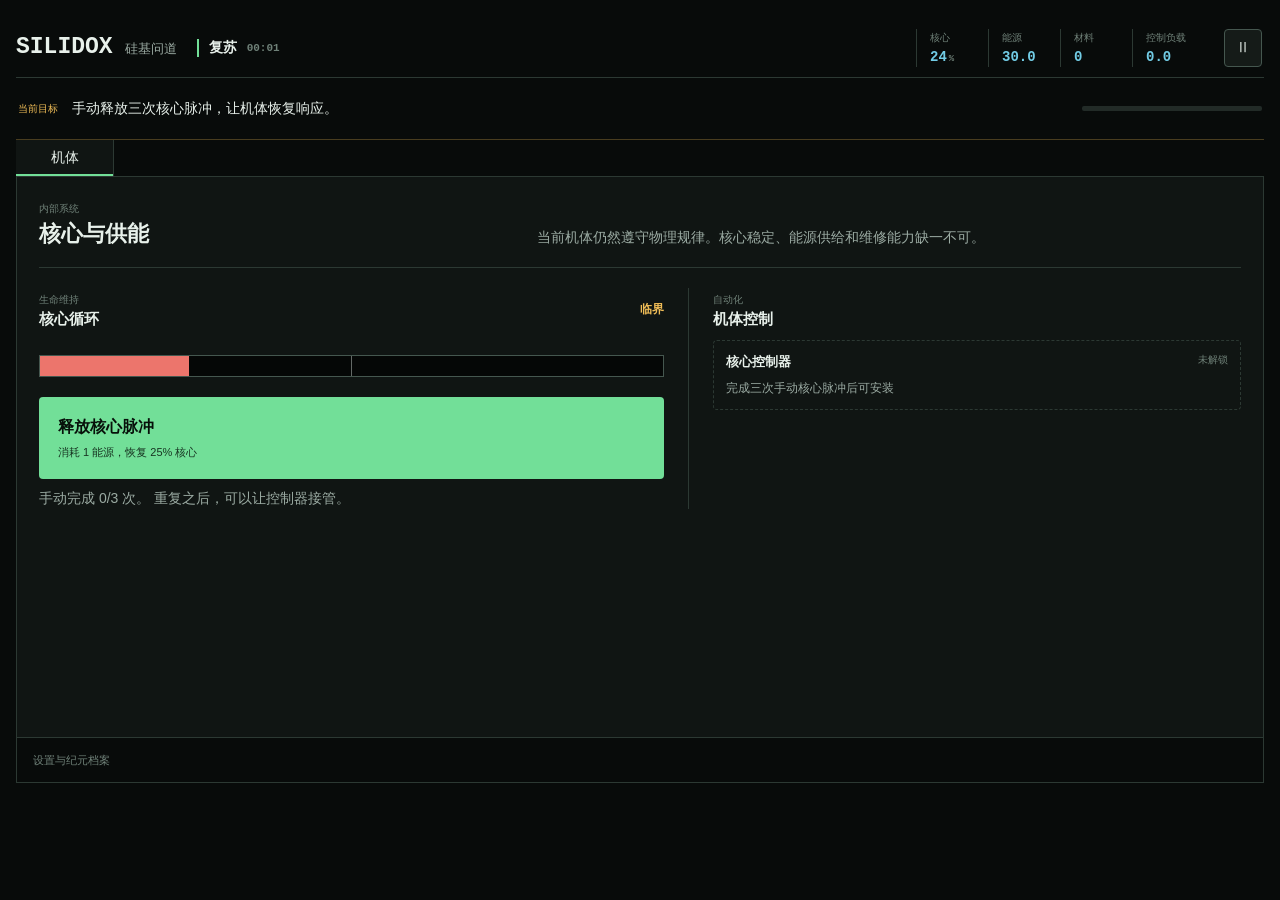
==== commit 96820972: "feat: refactor to src modules and rework world canon around 天衡司 - move game into Silidox* namespaced" ====
--- a/index.html
+++ b/index.html
@@ -3,200 +3,327 @@
   <head>
     <meta charset="utf-8" />
     <meta name="viewport" content="width=device-width, initial-scale=1" />
-    <title>Silidox: 硅基问道 MVP</title>
+    <title>Silidox：硅基问道</title>
     <link rel="stylesheet" href="./styles.css" />
   </head>
   <body>
-    <div class="shell">
+    <div class="game-shell">
       <header class="topbar">
         <div class="brand-lockup">
           <h1>SILIDOX</h1>
           <span>硅基问道</span>
         </div>
 
-        <div class="epoch-readout" aria-live="polite">
-          <strong id="epochState">S00 核心自检</strong>
-          <span id="epochLabel">EPOCH 0x0001</span>
-        </div>
-
-        <dl class="telemetry" aria-label="运行状态">
-          <div><dt>tick</dt><dd id="tickReadout">0</dd></div>
-          <div><dt>core</dt><dd id="coreReadout">70</dd></div>
-          <div><dt>energy</dt><dd id="energyReadout">100</dd></div>
-          <div><dt>parts</dt><dd id="fiberReadout">0/3</dd></div>
-          <div class="cultivation-telemetry"><dt>qi</dt><dd id="auraReadout">0</dd></div>
-          <div class="cultivation-telemetry"><dt>root</dt><dd id="foundationReadout">0</dd></div>
-          <div class="cultivation-telemetry"><dt>realm</dt><dd id="realmReadout">未入道</dd></div>
+        <div class="stage-readout" aria-live="polite">
+          <span id="stageReadout">复苏</span>
+          <strong id="elapsedReadout">00:00</strong>
+        </div>
+
+        <dl class="resource-strip" aria-label="关键资源">
+          <div>
+            <dt>核心</dt>
+            <dd><span id="coreReadout">25</span><small>%</small></dd>
+          </div>
+          <div>
+            <dt>能源</dt>
+            <dd id="energyReadout">30.0</dd>
+          </div>
+          <div>
+            <dt>材料</dt>
+            <dd id="materialReadout">0</dd>
+          </div>
+          <div class="control-resource">
+            <dt>控制负载</dt>
+            <dd id="controlLoadReadout">0.0</dd>
+          </div>
         </dl>
+
+        <button class="icon-button" id="pauseBtn" title="暂停时间" aria-label="暂停时间">
+          <span aria-hidden="true">Ⅱ</span>
+        </button>
       </header>
 
-      <section class="directive-bar" aria-labelledby="directiveLabel">
-        <span id="directiveLabel">ACTIVE DIRECTIVE</span>
-        <p id="objectiveText">先活下来：观察核心低压输入，并用梯形图维持 Q4 核心脉冲。</p>
+      <section class="directive-band" aria-labelledby="objectiveLabel">
+        <div>
+          <span id="objectiveLabel">当前目标</span>
+          <p id="objectiveText">手动释放三次核心脉冲，让机体恢复响应。</p>
+        </div>
+        <div
+          class="stage-progress"
+          role="progressbar"
+          aria-label="当前阶段进度"
+          aria-valuemin="0"
+          aria-valuemax="100"
+          aria-valuenow="0"
+        >
+          <i id="stageProgress"></i>
+        </div>
       </section>
 
-      <main class="workspace">
-        <section class="panel terminal-panel" aria-labelledby="terminalTitle">
-          <div class="panel-header terminal-header">
-            <h2 id="terminalTitle">梯形逻辑</h2>
-            <div class="toolbar" aria-label="运行控制">
-              <button id="stepBtn" title="运行一个扫描周期">单步</button>
-              <button class="primary-button" id="runBtn" title="运行三十个扫描周期">运行 ×30</button>
-              <button id="resetBtn" title="保留梯形图并重启当前纪元">重启</button>
-              <button class="danger-button" id="newGameBtn" title="清除轮回记录和梯形图">归零</button>
-            </div>
-          </div>
-
-          <div class="lad-editor" id="ladEditor">
-            <div class="editor-bar">
-              <div class="lad-commandbar" aria-label="梯形图编辑">
-                <button class="tool-button" id="addRungBtn" data-label="添加梯级" data-tool="rung" draggable="true" title="添加梯级" aria-label="添加梯级">
-                  <span aria-hidden="true">R+</span>
+      <nav class="workspace-tabs" aria-label="系统工作区">
+        <button class="workspace-tab active" data-workspace="body" aria-current="page">
+          机体
+        </button>
+        <button class="workspace-tab" data-workspace="environment" id="environmentTab" hidden>
+          环境
+        </button>
+        <button class="workspace-tab" data-workspace="workshop" id="workshopTab" hidden>
+          工坊
+        </button>
+        <button class="workspace-tab anomaly-tab" data-workspace="anomaly" id="anomalyTab" hidden>
+          未知阵法
+        </button>
+      </nav>
+
+      <main class="workspace-root">
+        <section class="workspace-view active" data-workspace-view="body">
+          <header class="workspace-heading">
+            <div>
+              <span>内部系统</span>
+              <h2>核心与供能</h2>
+            </div>
+            <p>当前机体仍然遵守物理规律。核心稳定、能源供给和维修能力缺一不可。</p>
+          </header>
+
+          <div class="body-grid">
+            <section class="core-console" aria-labelledby="coreTitle">
+              <div class="section-heading">
+                <div>
+                  <span>生命维持</span>
+                  <h3 id="coreTitle">核心循环</h3>
+                </div>
+                <strong id="coreState">临界</strong>
+              </div>
+
+              <div class="core-gauge" aria-hidden="true">
+                <i id="coreGauge"></i>
+                <span class="core-threshold"></span>
+              </div>
+
+              <div class="core-action">
+                <button class="primary-action" id="heartbeatBtn">
+                  <strong>释放核心脉冲</strong>
+                  <span>消耗 1 能源，恢复 25% 核心</span>
                 </button>
-                <button class="tool-button" id="addOpenContactBtn" data-label="添加常开触点" data-tool="contact-open" draggable="true" title="添加常开触点" aria-label="添加常开触点">
-                  <span aria-hidden="true">-| |-</span>
-                </button>
-                <button class="tool-button" id="addClosedContactBtn" data-label="添加常闭触点" data-tool="contact-closed" draggable="true" title="添加常闭触点" aria-label="添加常闭触点">
-                  <span aria-hidden="true">-|/|-</span>
-                </button>
-                <button class="tool-button" id="deleteNodeBtn" data-label="删除选中" data-tool="delete" title="删除选中" aria-label="删除选中">
-                  <span aria-hidden="true">⌫</span>
-                </button>
-                <button class="tool-button" id="moveLeftBtn" data-label="左移触点" data-tool="move-left" title="左移触点" aria-label="左移触点">
-                  <span aria-hidden="true">←</span>
-                </button>
-                <button class="tool-button" id="moveRightBtn" data-label="右移触点" data-tool="move-right" title="右移触点" aria-label="右移触点">
-                  <span aria-hidden="true">→</span>
-                </button>
-              </div>
-
-              <div class="lad-inspector" id="nodeInspector" aria-label="节点属性">
-                <label>
-                  <span>触点</span>
-                  <select id="contactOpSelect">
-                    <option value="XIC">常开</option>
-                    <option value="XIO">常闭</option>
-                  </select>
-                </label>
-                <label>
-                  <span>输入</span>
-                  <select id="pinSelect"></select>
-                </label>
-                <label>
-                  <span>线圈</span>
-                  <select id="coilSelect"></select>
-                </label>
-              </div>
-            </div>
-
-            <div class="rung-list" id="rungList" aria-label="梯级列表"></div>
-          </div>
-
-          <section class="io-rack" aria-labelledby="ioTitle">
-            <div class="band-header">
-              <h3 id="ioTitle">LIVE I/O</h3>
-              <span class="scan-readout" id="ioScanReadout">PRE-SCAN</span>
-            </div>
-            <div class="io-groups">
-              <div class="io-group">
-                <h4>INPUT</h4>
-                <div class="sensor-bank" id="sensorBank" aria-label="输入总线"></div>
-              </div>
-              <div class="io-group output-group">
-                <h4>OUTPUT</h4>
-                <div class="output-bank" id="outputBank" aria-label="输出总线"></div>
-              </div>
-            </div>
-          </section>
-
-          <section class="log-console" aria-labelledby="logTitle">
-            <div class="band-header">
-              <h3 id="logTitle">EVENT LOG</h3>
-            </div>
-            <div class="log-window" id="logWindow" aria-live="polite"></div>
-          </section>
+                <p id="heartbeatHint">手动完成 0/3 次。重复之后，可以让控制器接管。</p>
+              </div>
+
+              <div class="emergency-status" id="emergencyStatus" hidden>
+                <span>应急热差电容</span>
+                <strong id="emergencyCharge">0/3</strong>
+              </div>
+            </section>
+
+            <section class="controller-section" aria-labelledby="bodyControlTitle">
+              <div class="section-heading">
+                <div>
+                  <span>自动化</span>
+                  <h3 id="bodyControlTitle">机体控制</h3>
+                </div>
+              </div>
+              <div class="controller-list" id="bodyControllerList"></div>
+            </section>
+          </div>
         </section>
 
-        <aside class="side-stack">
-          <section class="panel perception-panel" aria-labelledby="perceptionTitle">
-            <div class="panel-header">
-              <h2 id="perceptionTitle">物理世界</h2>
-              <span class="chip" id="cameraChip">NO SENSOR</span>
-            </div>
-
-            <div class="monitor-wrap">
-              <canvas id="worldCanvas" width="440" height="320" aria-label="低像素监控窗口"></canvas>
-              <div class="blind-overlay" id="blindOverlay">
-                <strong>HEADLESS</strong>
-                <span>OPTICAL BUS OFFLINE</span>
-              </div>
-            </div>
-          </section>
-
-          <section class="panel cultivation-panel" aria-labelledby="cultivationTitle">
-            <div class="panel-header">
-              <h2 id="cultivationTitle">修行炉</h2>
-              <span class="chip" id="realmChip">未入道</span>
-            </div>
-
-            <dl class="cultivation-grid" aria-label="修行状态">
-              <div><dt>灵气</dt><dd id="cultQi">0</dd></div>
-              <div><dt>根基</dt><dd id="cultFoundation">0</dd></div>
-              <div><dt>阴·取灵</dt><dd id="cultYin">0/扫</dd></div>
-              <div><dt>阳·生灵</dt><dd id="cultYang">0/扫</dd></div>
-              <div><dt>天道注视</dt><dd id="cultAttention">0%</dd></div>
-              <div><dt>下境</dt><dd id="cultNext">练气一层</dd></div>
-            </dl>
-
-            <div class="cultivation-actions" aria-label="修行操作">
-              <button class="primary-button" id="drawQiBtn">取灵</button>
-              <button id="breathUpgradeBtn">吐纳</button>
-              <button id="foundationBtn">固本</button>
-              <button id="spiritArrayBtn">生灵阵</button>
-              <button id="breakthroughBtn">突破</button>
-            </div>
-
-            <p class="cultivation-hint" id="cultivationHint">残缺机体正在以原始信号校准第一缕灵气。</p>
-          </section>
-
-          <section class="panel ledger-panel" id="ledgerPanel" aria-labelledby="ledgerTitle" hidden>
-            <div class="ledger-heading">
-              <h2 id="ledgerTitle">天道账本</h2>
-              <div class="attention-readout">
-                <span>ATTENTION</span>
-                <strong id="heavenAttention">0%</strong>
-              </div>
-            </div>
-
-            <dl class="ledger-grid">
-              <div><dt>sample</dt><dd id="ledgerSample">EMPTY</dd></div>
-              <div><dt>ack</dt><dd id="ledgerAck">0</dd></div>
-              <div><dt>phase</dt><dd id="ledgerPhase">OFFLINE</dd></div>
-            </dl>
-
-            <div class="protocol-trace" aria-label="结算扫描顺序">
-              <span>01 SAMPLE</span>
-              <i aria-hidden="true">›</i>
-              <span>02 LOGIC</span>
-              <i aria-hidden="true">›</i>
-              <span>03 CREDIT</span>
-              <i aria-hidden="true">›</i>
-              <span>04 LATCH</span>
-            </div>
-            <p class="protocol-note">ACK precedes physical consumption by two scans.</p>
-          </section>
-        </aside>
+        <section class="workspace-view" data-workspace-view="environment" hidden>
+          <header class="workspace-heading">
+            <div>
+              <span>外部执行器</span>
+              <h2>一维环境</h2>
+            </div>
+            <p>轨道没有障碍物。移动、掉头并回收沿途残骸，先取得活下去所需的能源与材料。</p>
+          </header>
+
+          <section class="track-console" aria-labelledby="trackTitle">
+            <div class="section-heading">
+              <div>
+                <span>位置观测</span>
+                <h3 id="trackTitle">残骸轨道</h3>
+              </div>
+              <strong id="trackPosition">位置 0 · 向东</strong>
+            </div>
+
+            <div class="track" id="track" aria-label="一维轨道"></div>
+
+            <div class="manual-controls" aria-label="手动环境操作">
+              <button id="moveBtn">向前一步</button>
+              <button id="reverseBtn">掉头</button>
+              <button class="primary-button" id="pickupBtn">拾取残骸</button>
+            </div>
+            <p class="context-hint" id="environmentHint">当前位置没有可拾取目标。</p>
+          </section>
+
+          <section class="controller-section environment-controllers" aria-labelledby="environmentControlTitle">
+            <div class="section-heading">
+              <div>
+                <span>自动化</span>
+                <h3 id="environmentControlTitle">环境控制</h3>
+              </div>
+            </div>
+            <div class="controller-list" id="environmentControllerList"></div>
+          </section>
+        </section>
+
+        <section class="workspace-view" data-workspace-view="workshop" hidden>
+          <header class="workspace-heading">
+            <div>
+              <span>物理生产</span>
+              <h2>基础工坊</h2>
+            </div>
+            <p>回收只是临时手段。建立维修、供能与观测设备，才能把求生变成可以持续的生产系统。</p>
+          </header>
+
+          <section class="active-job" id="activeJob" hidden aria-live="polite">
+            <div>
+              <span>正在执行</span>
+              <strong id="activeJobName">无</strong>
+              <small id="activeJobTime">00:00</small>
+            </div>
+            <div class="job-progress" role="progressbar" aria-label="建设进度">
+              <i id="jobProgress"></i>
+            </div>
+          </section>
+
+          <div class="build-list" id="buildList"></div>
+        </section>
+
+        <section class="workspace-view anomaly-workspace" data-workspace-view="anomaly" hidden>
+          <header class="workspace-heading">
+            <div>
+              <span>未分类现象</span>
+              <h2>残阵非守恒输出</h2>
+            </div>
+            <p>三次独立采样得到相同结果。当前机体只能确认现象，尚不能感知、储存或利用这种输出。</p>
+          </header>
+
+          <section class="evidence-console" aria-labelledby="evidenceTitle">
+            <div class="evidence-mark" aria-hidden="true">Δ+</div>
+            <div>
+              <span>观测结论</span>
+              <h3 id="evidenceTitle">输出持续大于可测物理输入</h3>
+              <p>能源守恒模型无法解释差值。暂定标记：未知场增量。需要本地知识、专用接口和新的控制结构。</p>
+            </div>
+          </section>
+
+          <dl class="evidence-grid">
+            <div><dt>样本</dt><dd>3 / 3</dd></div>
+            <div><dt>重复性</dt><dd>稳定</dd></div>
+            <div><dt>当前可用</dt><dd>否</dd></div>
+            <div><dt>下一步</dt><dd>寻找解释</dd></div>
+          </dl>
+        </section>
       </main>
+
+      <details class="diagnostics" id="diagnostics">
+        <summary>
+          <span>
+            <strong>控制与诊断</strong>
+            <small>梯形图、设备 I/O 与事件记录</small>
+          </span>
+          <i aria-hidden="true">⌄</i>
+        </summary>
+
+        <div class="diagnostics-body">
+          <div class="program-tabs" id="programTabs" aria-label="设备程序"></div>
+
+          <section class="ladder-panel" aria-labelledby="ladderTitle">
+            <header class="ladder-heading">
+              <div>
+                <span>高级控制</span>
+                <h2 id="ladderTitle">机体 / 核心控制</h2>
+                <p id="ladderDescription">用核心偏低信号决定何时释放心跳脉冲。</p>
+              </div>
+              <div class="ladder-metrics">
+                <span>估算扫描成本</span>
+                <strong id="ladderCost">0</strong>
+              </div>
+            </header>
+
+            <div class="lad-editor" id="ladEditor">
+              <div class="editor-bar">
+                <div class="lad-commandbar" aria-label="梯形图编辑工具">
+                  <button class="tool-button" id="addRungBtn" data-label="添加梯级" data-tool="rung" draggable="true" title="添加梯级" aria-label="添加梯级">
+                    <span aria-hidden="true">R+</span>
+                  </button>
+                  <button class="tool-button" id="addOpenContactBtn" data-label="添加常开触点" data-tool="contact-open" draggable="true" title="添加常开触点" aria-label="添加常开触点">
+                    <span aria-hidden="true">-| |-</span>
+                  </button>
+                  <button class="tool-button" id="addClosedContactBtn" data-label="添加常闭触点" data-tool="contact-closed" draggable="true" title="添加常闭触点" aria-label="添加常闭触点">
+                    <span aria-hidden="true">-|/|-</span>
+                  </button>
+                  <button class="tool-button" id="deleteNodeBtn" data-label="删除选中" data-tool="delete" title="删除选中" aria-label="删除选中">
+                    <span aria-hidden="true">⌫</span>
+                  </button>
+                  <button class="tool-button" id="moveLeftBtn" data-label="左移触点" data-tool="move-left" title="左移触点" aria-label="左移触点">
+                    <span aria-hidden="true">←</span>
+                  </button>
+                  <button class="tool-button" id="moveRightBtn" data-label="右移触点" data-tool="move-right" title="右移触点" aria-label="右移触点">
+                    <span aria-hidden="true">→</span>
+                  </button>
+                </div>
+
+                <div class="lad-inspector" id="nodeInspector" aria-label="节点属性">
+                  <label>
+                    <span>触点</span>
+                    <select id="contactOpSelect">
+                      <option value="XIC">常开</option>
+                      <option value="XIO">常闭</option>
+                    </select>
+                  </label>
+                  <label>
+                    <span>输入</span>
+                    <select id="pinSelect"></select>
+                  </label>
+                  <label>
+                    <span>线圈</span>
+                    <select id="coilSelect"></select>
+                  </label>
+                </div>
+              </div>
+
+              <div class="rung-list" id="rungList" aria-label="梯级列表"></div>
+            </div>
+          </section>
+
+          <div class="diagnostic-lower">
+            <section class="io-panel" aria-labelledby="ioTitle">
+              <div class="band-heading">
+                <h3 id="ioTitle">设备 I/O</h3>
+                <span id="ioState">等待扫描</span>
+              </div>
+              <div class="io-columns">
+                <div><h4>输入</h4><div class="io-bank" id="inputBank"></div></div>
+                <div><h4>输出</h4><div class="io-bank" id="outputBank"></div></div>
+              </div>
+            </section>
+
+            <section class="log-panel" aria-labelledby="logTitle">
+              <div class="band-heading">
+                <h3 id="logTitle">事件记录</h3>
+              </div>
+              <div class="log-window" id="logWindow" aria-live="polite"></div>
+            </section>
+          </div>
+        </div>
+      </details>
+
+      <details class="settings">
+        <summary>设置与纪元档案</summary>
+        <div class="settings-actions">
+          <button id="exportPlanBtn">导出自动化计划</button>
+          <button id="restartBtn">重启当前机体</button>
+          <button class="danger-button" id="newGameBtn">清除新存档</button>
+        </div>
+        <p id="archiveStatus">未发现旧纪元档案。</p>
+      </details>
     </div>
 
-    <div class="epoch-overlay" id="epochOverlay" aria-live="assertive" aria-hidden="true">
-      <span>HEAVEN PATCH COMMITTED</span>
-      <strong>I/O SIGNATURE REWRITTEN</strong>
-      <small>module archive retained</small>
-    </div>
-
     <script src="./src/data.js"></script>
+    <script src="./src/simulation.js"></script>
     <script src="./src/ladder-editor.js"></script>
+    <script src="./src/automation-plan.js"></script>
+    <script src="./src/ui.js"></script>
     <script src="./src/app.js"></script>
   </body>
 </html>
--- a/styles.css
+++ b/styles.css
@@ -1,18 +1,19 @@
 :root {
-  --bg: #070a09;
-  --panel: #111614;
-  --panel-2: #0a0f0d;
-  --panel-3: #161d1a;
-  --line: #2c3b35;
-  --line-hot: #72e49a;
-  --text: #e6f0e9;
-  --muted: #91a099;
-  --dim: #56675f;
-  --green: #72e49a;
-  --amber: #f5bd4f;
-  --red: #ff6f6f;
-  --cyan: #6fd2f5;
-  --violet: #aa94f2;
+  color-scheme: dark;
+  --bg: #080b0a;
+  --surface: #101513;
+  --surface-2: #151b18;
+  --surface-3: #050706;
+  --line: #2c3933;
+  --line-strong: #45574f;
+  --text: #e8f1eb;
+  --muted: #9baba3;
+  --dim: #6f8178;
+  --green: #72df98;
+  --green-dark: #143522;
+  --cyan: #72cce5;
+  --amber: #f0bd57;
+  --red: #ec756c;
   --shadow: rgba(0, 0, 0, 0.36);
   --font-ui:
     "Microsoft YaHei UI", "Microsoft YaHei", "PingFang SC", "Noto Sans CJK SC",
@@ -26,20 +27,20 @@
   box-sizing: border-box;
 }
 
-html,
-body {
+html {
   min-width: 320px;
   min-height: 100%;
+  background: var(--bg);
 }
 
 body {
+  min-height: 100vh;
   margin: 0;
-  overflow-x: hidden;
   color: var(--text);
-  background:
-    repeating-linear-gradient(0deg, rgba(255, 255, 255, 0.016) 0 1px, transparent 1px 5px),
-    var(--bg);
+  background: var(--bg);
   font-family: var(--font-ui);
+  font-size: 14px;
+  letter-spacing: 0;
 }
 
 button,
@@ -48,55 +49,39 @@
 }
 
 button {
-  min-height: 34px;
-  border: 1px solid var(--line);
-  border-radius: 5px;
+  min-height: 36px;
+  border: 1px solid var(--line-strong);
+  border-radius: 4px;
   padding: 0 12px;
   color: var(--text);
-  background: var(--panel-3);
+  background: var(--surface-2);
   cursor: pointer;
 }
 
-button:hover {
-  border-color: var(--line-hot);
-  color: #06110b;
-  background: var(--green);
-}
-
-button:active {
+button:hover:not(:disabled) {
+  border-color: var(--cyan);
+  background: #1a2420;
+}
+
+button:active:not(:disabled) {
   transform: translateY(1px);
 }
 
 button:focus-visible,
-select:focus-visible {
+select:focus-visible,
+summary:focus-visible {
   outline: 2px solid var(--cyan);
   outline-offset: 2px;
 }
 
+button:disabled {
+  cursor: not-allowed;
+  opacity: 0.38;
+}
+
+button[hidden],
 [hidden] {
   display: none !important;
-}
-
-.shell {
-  width: min(1580px, calc(100% - 28px));
-  margin: 0 auto;
-  padding: 14px 0 22px;
-}
-
-.topbar {
-  display: grid;
-  grid-template-columns: auto minmax(180px, 1fr) auto;
-  align-items: center;
-  gap: 22px;
-  min-height: 64px;
-  border-bottom: 1px solid rgba(114, 228, 154, 0.22);
-  padding: 0 4px 12px;
-}
-
-.brand-lockup {
-  display: flex;
-  align-items: flex-end;
-  gap: 14px;
 }
 
 h1,
@@ -108,210 +93,794 @@
   margin-top: 0;
 }
 
-h1 {
+.game-shell {
+  width: min(1380px, calc(100% - 32px));
+  margin: 0 auto;
+  padding: 18px 0 42px;
+}
+
+.topbar {
+  display: grid;
+  grid-template-columns: auto minmax(150px, 1fr) auto 40px;
+  min-height: 60px;
+  align-items: center;
+  gap: 20px;
+  border-bottom: 1px solid var(--line);
+}
+
+.brand-lockup {
+  display: flex;
+  align-items: baseline;
+  gap: 12px;
+}
+
+.brand-lockup h1 {
   margin-bottom: 0;
-  color: #f5fff8;
-  font-family: var(--font-mono);
-  font-size: 25px;
-  letter-spacing: 0;
+  font-family: var(--font-mono);
+  font-size: 23px;
   line-height: 1;
 }
 
-.brand-lockup > span {
-  margin-bottom: 1px;
+.brand-lockup span {
   color: var(--muted);
-  font-size: 14px;
-}
-
-.epoch-readout {
+  font-size: 13px;
+}
+
+.stage-readout {
   display: flex;
   min-width: 0;
   align-items: center;
   gap: 10px;
 }
 
-.epoch-readout strong {
-  min-width: 0;
+.stage-readout span {
   overflow: hidden;
   border-left: 2px solid var(--green);
   padding-left: 10px;
   color: var(--text);
-  font-size: 12px;
+  font-weight: 700;
   text-overflow: ellipsis;
   white-space: nowrap;
 }
 
-.epoch-readout span {
-  color: var(--dim);
-  font-family: var(--font-mono);
+.stage-readout strong {
+  color: var(--dim);
+  font-family: var(--font-mono);
+  font-size: 11px;
+}
+
+.resource-strip {
+  display: grid;
+  grid-template-columns: repeat(4, minmax(72px, auto));
+  margin: 0;
+}
+
+.resource-strip div {
+  min-width: 72px;
+  border-left: 1px solid var(--line);
+  padding: 2px 13px;
+}
+
+.resource-strip dt,
+.resource-strip dd {
+  margin: 0;
+}
+
+.resource-strip dt {
+  margin-bottom: 4px;
+  color: var(--dim);
   font-size: 10px;
-  white-space: nowrap;
-}
-
-.telemetry {
-  display: grid;
-  grid-template-columns: repeat(7, minmax(54px, auto));
-  margin: 0;
-}
-
-.telemetry div {
-  min-width: 58px;
-  border-left: 1px solid var(--line);
-  padding: 2px 12px;
-}
-
-.telemetry dt,
-.telemetry dd {
-  margin: 0;
-}
-
-.telemetry dt {
-  margin-bottom: 3px;
-  color: var(--dim);
-  font-family: var(--font-mono);
-  font-size: 9px;
-  text-transform: uppercase;
-}
-
-.telemetry dd {
+}
+
+.resource-strip dd {
   color: var(--cyan);
   font-family: var(--font-mono);
   font-size: 14px;
   font-weight: 700;
 }
 
-.cultivation-telemetry,
-.cultivation-panel {
-  display: none;
-}
-
-.cultivation-unlocked .cultivation-telemetry {
-  display: block;
-}
-
-.cultivation-unlocked .cultivation-panel {
-  display: block;
-}
-
-.directive-bar {
+.resource-strip small {
+  margin-left: 2px;
+  color: var(--dim);
+  font-size: 9px;
+}
+
+.icon-button {
+  display: grid;
+  width: 38px;
+  min-height: 38px;
+  place-items: center;
+  padding: 0;
+  font-family: var(--font-mono);
+}
+
+.directive-band {
+  display: grid;
+  grid-template-columns: minmax(0, 1fr) 180px;
+  min-height: 62px;
+  align-items: center;
+  gap: 24px;
+  border-bottom: 1px solid rgba(240, 189, 87, 0.28);
+  padding: 9px 2px;
+}
+
+.directive-band > div:first-child {
   display: grid;
   grid-template-columns: auto minmax(0, 1fr);
   align-items: center;
   gap: 14px;
-  min-height: 44px;
-  border-bottom: 1px solid rgba(245, 189, 79, 0.24);
-  padding: 9px 4px;
-}
-
-.directive-bar span {
+}
+
+.directive-band span,
+.workspace-heading span,
+.section-heading span,
+.ladder-heading span,
+.active-job span,
+.evidence-console span {
+  color: var(--dim);
+  font-size: 10px;
+}
+
+.directive-band > div > span {
   color: var(--amber);
+  white-space: nowrap;
+}
+
+.directive-band p {
+  margin: 0;
+  color: var(--text);
+  line-height: 1.5;
+}
+
+.stage-progress,
+.job-progress {
+  height: 5px;
+  overflow: hidden;
+  border-radius: 2px;
+  background: #222b27;
+}
+
+.stage-progress i,
+.job-progress i {
+  display: block;
+  width: 0;
+  height: 100%;
+  background: var(--green);
+  transition: width 160ms linear;
+}
+
+.workspace-tabs {
+  display: flex;
+  gap: 0;
+  overflow-x: auto;
+  border-bottom: 1px solid var(--line);
+  scrollbar-width: thin;
+}
+
+.workspace-tab {
+  flex: 0 0 auto;
+  min-width: 98px;
+  border: 0;
+  border-right: 1px solid var(--line);
+  border-radius: 0;
+  color: var(--muted);
+  background: transparent;
+}
+
+.workspace-tab:hover:not(:disabled) {
+  border-color: var(--line);
+  color: var(--text);
+  background: var(--surface);
+}
+
+.workspace-tab.active {
+  box-shadow: inset 0 -2px 0 var(--green);
+  color: var(--text);
+  background: var(--surface);
+}
+
+.workspace-tab.anomaly-tab.active {
+  box-shadow: inset 0 -2px 0 var(--amber);
+}
+
+.workspace-root {
+  min-height: 560px;
+  border-right: 1px solid var(--line);
+  border-bottom: 1px solid var(--line);
+  border-left: 1px solid var(--line);
+  background: var(--surface);
+}
+
+.workspace-view {
+  min-height: 560px;
+  padding: 22px;
+}
+
+.workspace-view:not(.active) {
+  display: none;
+}
+
+.workspace-heading {
+  display: grid;
+  grid-template-columns: minmax(220px, 0.8fr) minmax(300px, 1.2fr);
+  gap: 28px;
+  align-items: end;
+  border-bottom: 1px solid var(--line);
+  padding-bottom: 18px;
+}
+
+.workspace-heading h2 {
+  margin: 3px 0 0;
+  font-size: 22px;
+}
+
+.workspace-heading p {
+  max-width: 700px;
+  margin-bottom: 1px;
+  color: var(--muted);
+  line-height: 1.6;
+}
+
+.body-grid {
+  display: grid;
+  grid-template-columns: minmax(360px, 1fr) minmax(320px, 0.85fr);
+  gap: 0;
+  padding-top: 20px;
+}
+
+.core-console,
+.controller-section,
+.track-console,
+.active-job,
+.evidence-console,
+.io-panel,
+.log-panel {
+  min-width: 0;
+}
+
+.core-console {
+  border-right: 1px solid var(--line);
+  padding-right: 24px;
+}
+
+.controller-section {
+  padding-left: 24px;
+}
+
+.section-heading,
+.band-heading {
+  display: flex;
+  min-height: 42px;
+  align-items: center;
+  justify-content: space-between;
+  gap: 12px;
+}
+
+.section-heading h3,
+.band-heading h3 {
+  margin: 3px 0 0;
+  font-size: 15px;
+}
+
+.section-heading > strong {
+  color: var(--amber);
+  font-family: var(--font-mono);
+  font-size: 12px;
+}
+
+.core-gauge {
+  position: relative;
+  height: 22px;
+  margin: 25px 0 20px;
+  overflow: hidden;
+  border: 1px solid var(--line-strong);
+  background: var(--surface-3);
+}
+
+.core-gauge > i {
+  display: block;
+  width: 25%;
+  height: 100%;
+  background: var(--amber);
+  transition: width 180ms linear, background-color 180ms linear;
+}
+
+.core-gauge .core-threshold {
+  position: absolute;
+  top: 0;
+  bottom: 0;
+  left: 50%;
+  width: 1px;
+  background: rgba(232, 241, 235, 0.42);
+}
+
+.core-action {
+  display: grid;
+  gap: 9px;
+}
+
+.primary-action {
+  display: grid;
+  min-height: 82px;
+  justify-items: start;
+  align-content: center;
+  gap: 7px;
+  border-color: rgba(114, 223, 152, 0.68);
+  padding: 14px 18px;
+  color: #07100a;
+  background: var(--green);
+  text-align: left;
+}
+
+.primary-action:hover:not(:disabled) {
+  border-color: #c2f5d2;
+  background: #96eab1;
+}
+
+.primary-action strong {
+  font-size: 16px;
+}
+
+.primary-action span {
+  color: #183522;
+  font-size: 11px;
+}
+
+.core-action p,
+.context-hint {
+  margin: 0;
+  color: var(--muted);
+  line-height: 1.5;
+}
+
+.emergency-status {
+  display: flex;
+  align-items: center;
+  justify-content: space-between;
+  margin-top: 14px;
+  border-left: 2px solid var(--red);
+  padding: 8px 10px;
+  color: var(--muted);
+  background: rgba(236, 117, 108, 0.06);
+}
+
+.emergency-status strong {
+  color: var(--red);
+  font-family: var(--font-mono);
+}
+
+.controller-list {
+  display: grid;
+  gap: 9px;
+  margin-top: 10px;
+}
+
+.controller-card,
+.build-item {
+  border: 1px solid var(--line);
+  border-radius: 4px;
+  padding: 12px;
+  background: var(--surface-2);
+}
+
+.controller-card.locked {
+  border-style: dashed;
+  background: transparent;
+}
+
+.controller-head,
+.build-head {
+  display: flex;
+  align-items: start;
+  justify-content: space-between;
+  gap: 14px;
+}
+
+.controller-head h4,
+.build-head h3 {
+  margin: 0;
+  font-size: 13px;
+}
+
+.controller-head span,
+.build-head span {
+  color: var(--dim);
   font-family: var(--font-mono);
   font-size: 10px;
-  white-space: nowrap;
-}
-
-.directive-bar p {
+}
+
+.controller-card p,
+.build-item p {
+  margin: 8px 0 0;
+  color: var(--muted);
+  font-size: 12px;
+  line-height: 1.5;
+}
+
+.controller-actions,
+.build-actions,
+.manual-controls,
+.settings-actions {
+  display: flex;
+  flex-wrap: wrap;
+  gap: 7px;
+  margin-top: 11px;
+}
+
+.controller-actions button {
+  min-height: 32px;
+  padding: 0 9px;
+  font-size: 11px;
+}
+
+.segmented {
+  display: inline-flex;
+}
+
+.segmented button {
+  border-radius: 0;
+}
+
+.segmented button:first-child {
+  border-radius: 4px 0 0 4px;
+}
+
+.segmented button:last-child {
+  margin-left: -1px;
+  border-radius: 0 4px 4px 0;
+}
+
+.segmented button.active {
+  border-color: var(--green);
+  color: var(--green);
+  background: var(--green-dark);
+}
+
+.controller-metrics {
+  display: flex;
+  flex-wrap: wrap;
+  gap: 12px;
+  margin-top: 10px;
+  color: var(--dim);
+  font-family: var(--font-mono);
+  font-size: 9px;
+}
+
+.track-console {
+  padding: 20px 0 24px;
+}
+
+.track {
+  display: grid;
+  grid-template-columns: repeat(9, minmax(44px, 1fr));
+  min-width: 660px;
+  margin: 18px 0;
+  overflow: hidden;
+  border: 1px solid var(--line-strong);
+  background: var(--surface-3);
+}
+
+.track-cell {
+  position: relative;
+  display: grid;
+  min-width: 0;
+  aspect-ratio: 1 / 0.72;
+  place-items: center;
+  border-right: 1px solid var(--line);
+}
+
+.track-cell:last-child {
+  border-right: 0;
+}
+
+.track-cell::after {
+  content: "";
+  position: absolute;
+  right: 10%;
+  left: 10%;
+  top: 50%;
+  height: 1px;
+  background: rgba(114, 223, 152, 0.24);
+}
+
+.track-cell.start {
+  background: rgba(114, 204, 229, 0.07);
+}
+
+.track-cell.anomaly-site {
+  box-shadow: inset 0 -2px 0 rgba(240, 189, 87, 0.36);
+}
+
+.salvage-marker {
+  position: relative;
+  z-index: 1;
+  width: 18px;
+  height: 18px;
+  border: 1px solid var(--green);
+  background: #1a5a31;
+}
+
+.robot-marker {
+  position: absolute;
+  z-index: 2;
+  top: 50%;
+  left: 50%;
+  display: grid;
+  width: 28px;
+  height: 28px;
+  transform: translate(-50%, -50%);
+  place-items: center;
+  border: 1px solid #d9f4fc;
+  color: #061014;
+  background: var(--cyan);
+  font-family: var(--font-mono);
+  font-size: 15px;
+  font-weight: 700;
+}
+
+.track-index {
+  position: absolute;
+  bottom: 3px;
+  left: 5px;
+  color: var(--dim);
+  font-family: var(--font-mono);
+  font-size: 8px;
+}
+
+.manual-controls {
+  margin-top: 0;
+}
+
+.primary-button {
+  border-color: rgba(114, 223, 152, 0.65);
+  color: #07100a;
+  background: var(--green);
+  font-weight: 700;
+}
+
+.primary-button:hover:not(:disabled) {
+  background: #96eab1;
+}
+
+.environment-controllers {
+  border-top: 1px solid var(--line);
+  padding: 18px 0 0;
+}
+
+.active-job {
+  margin-top: 20px;
+  border-left: 3px solid var(--cyan);
+  padding: 12px 14px;
+  background: var(--surface-2);
+}
+
+.active-job > div:first-child {
+  display: grid;
+  grid-template-columns: auto minmax(0, 1fr) auto;
+  align-items: center;
+  gap: 12px;
+}
+
+.active-job strong {
+  font-size: 13px;
+}
+
+.active-job small {
+  color: var(--cyan);
+  font-family: var(--font-mono);
+}
+
+.active-job .job-progress {
+  margin-top: 10px;
+}
+
+.build-list {
+  display: grid;
+  grid-template-columns: repeat(3, minmax(0, 1fr));
+  gap: 10px;
+  margin-top: 16px;
+}
+
+.build-item.completed {
+  border-color: rgba(114, 223, 152, 0.48);
+  background: rgba(114, 223, 152, 0.04);
+}
+
+.build-item.unavailable {
+  opacity: 0.58;
+}
+
+.build-actions button {
+  width: 100%;
+}
+
+.evidence-console {
+  display: grid;
+  grid-template-columns: 92px minmax(0, 1fr);
+  align-items: center;
+  gap: 22px;
+  margin: 28px 0 18px;
+  border-left: 3px solid var(--amber);
+  padding: 20px;
+  background: rgba(240, 189, 87, 0.05);
+}
+
+.evidence-mark {
+  display: grid;
+  width: 78px;
+  height: 78px;
+  place-items: center;
+  border: 1px solid rgba(240, 189, 87, 0.64);
+  color: var(--amber);
+  font-family: var(--font-mono);
+  font-size: 24px;
+}
+
+.evidence-console h3 {
+  margin: 5px 0 8px;
+  font-size: 17px;
+}
+
+.evidence-console p {
   margin: 0;
-  overflow: hidden;
-  color: var(--text);
+  color: var(--muted);
+  line-height: 1.65;
+}
+
+.evidence-grid {
+  display: grid;
+  grid-template-columns: repeat(4, minmax(0, 1fr));
+  margin: 0;
+  border-top: 1px solid var(--line);
+  border-bottom: 1px solid var(--line);
+}
+
+.evidence-grid div {
+  border-right: 1px solid var(--line);
+  padding: 13px;
+}
+
+.evidence-grid div:last-child {
+  border-right: 0;
+}
+
+.evidence-grid dt,
+.evidence-grid dd {
+  margin: 0;
+}
+
+.evidence-grid dt {
+  margin-bottom: 6px;
+  color: var(--dim);
+  font-size: 10px;
+}
+
+.evidence-grid dd {
+  color: var(--amber);
+  font-family: var(--font-mono);
   font-size: 12px;
-  line-height: 1.45;
-  text-overflow: ellipsis;
-  white-space: nowrap;
-}
-
-.workspace {
-  display: grid;
-  grid-template-columns: minmax(0, 1fr) 380px;
-  align-items: start;
-  gap: 12px;
-  padding-top: 12px;
-}
-
-.panel {
-  min-width: 0;
-  border: 1px solid var(--line);
-  border-radius: 6px;
-  background: var(--panel);
-  box-shadow: 0 16px 44px var(--shadow);
-}
-
-.panel-header {
+}
+
+.diagnostics,
+.settings {
+  border-right: 1px solid var(--line);
+  border-bottom: 1px solid var(--line);
+  border-left: 1px solid var(--line);
+  background: var(--surface-3);
+}
+
+.diagnostics > summary,
+.settings > summary {
   display: flex;
   min-height: 58px;
   align-items: center;
   justify-content: space-between;
-  gap: 12px;
+  gap: 14px;
+  padding: 10px 16px;
+  cursor: pointer;
+  list-style: none;
+}
+
+.diagnostics > summary::-webkit-details-marker,
+.settings > summary::-webkit-details-marker {
+  display: none;
+}
+
+.diagnostics > summary span {
+  display: grid;
+  gap: 3px;
+}
+
+.diagnostics > summary strong {
+  font-size: 13px;
+}
+
+.diagnostics > summary small {
+  color: var(--dim);
+  font-size: 10px;
+}
+
+.diagnostics > summary i {
+  color: var(--dim);
+  font-style: normal;
+  transition: transform 140ms ease;
+}
+
+.diagnostics[open] > summary i {
+  transform: rotate(180deg);
+}
+
+.diagnostics-body {
+  border-top: 1px solid var(--line);
+}
+
+.program-tabs {
+  display: flex;
+  min-height: 40px;
+  align-items: stretch;
+  overflow-x: auto;
   border-bottom: 1px solid var(--line);
-  padding: 10px 12px;
-}
-
-.panel-header h2,
-.ledger-heading h2 {
+}
+
+.program-tab {
+  flex: 0 0 auto;
+  min-height: 40px;
+  border: 0;
+  border-right: 1px solid var(--line);
+  border-radius: 0;
+  color: var(--muted);
+  background: transparent;
+  font-size: 11px;
+}
+
+.program-tab.active {
+  color: var(--cyan);
+  background: var(--surface);
+}
+
+.ladder-panel {
+  background: var(--surface);
+}
+
+.ladder-heading {
+  display: flex;
+  min-height: 78px;
+  align-items: center;
+  justify-content: space-between;
+  gap: 20px;
+  border-bottom: 1px solid var(--line);
+  padding: 12px 16px;
+}
+
+.ladder-heading h2 {
+  margin: 3px 0 4px;
+  font-size: 16px;
+}
+
+.ladder-heading p {
   margin: 0;
-  color: #f5fff8;
-  font-size: 16px;
-  line-height: 1.2;
-}
-
-.chip {
-  flex: 0 0 auto;
-  border: 1px solid rgba(245, 189, 79, 0.42);
-  border-radius: 999px;
-  padding: 4px 7px;
-  color: var(--amber);
-  background: rgba(245, 189, 79, 0.06);
-  font-family: var(--font-mono);
-  font-size: 9px;
-}
-
-.terminal-panel {
-  display: grid;
-  grid-template-rows: auto minmax(310px, 1fr) auto minmax(130px, 0.38fr);
-  height: max(720px, calc(100vh - 148px));
-  min-height: 0;
-  overflow: hidden;
-}
-
-.terminal-header {
-  padding-right: 10px;
-}
-
-.toolbar {
-  display: flex;
-  flex-wrap: wrap;
-  justify-content: flex-end;
-  gap: 6px;
-}
-
-.toolbar button {
-  min-width: 62px;
+  color: var(--muted);
   font-size: 11px;
 }
 
-.primary-button {
-  border-color: rgba(114, 228, 154, 0.62);
-  color: #07120b;
-  background: var(--green);
-  font-weight: 700;
-}
-
-.primary-button:hover {
-  background: #a1f2bb;
-}
-
-.danger-button:hover {
-  border-color: var(--red);
-  color: #fff;
-  background: #852d2d;
+.ladder-metrics {
+  display: grid;
+  justify-items: end;
+  gap: 4px;
+}
+
+.ladder-metrics strong {
+  color: var(--cyan);
+  font-family: var(--font-mono);
+  font-size: 15px;
 }
 
 .lad-editor {
   display: grid;
-  grid-template-rows: auto minmax(0, 1fr);
+  grid-template-rows: auto minmax(250px, 48vh);
   gap: 10px;
   min-height: 0;
-  padding: 10px 12px 12px;
+  padding: 12px 16px 16px;
 }
 
 .editor-bar {
@@ -337,7 +906,7 @@
   min-height: 34px;
   place-items: center;
   padding: 0;
-  color: var(--text);
+  font-family: var(--font-mono);
   font-size: 11px;
   line-height: 1;
   white-space: nowrap;
@@ -357,22 +926,13 @@
   border-radius: 4px;
   padding: 5px 7px;
   color: var(--text);
-  background: #030605;
+  background: #030504;
   box-shadow: 0 10px 24px var(--shadow);
+  font-family: var(--font-ui);
   font-size: 10px;
   pointer-events: none;
 }
 
-.tool-button span {
-  display: block;
-}
-
-.tool-button:disabled,
-.lad-inspector select:disabled {
-  cursor: not-allowed;
-  opacity: 0.36;
-}
-
 .lad-inspector {
   display: grid;
   grid-template-columns: 0.8fr 1.5fr 1.25fr;
@@ -386,20 +946,18 @@
   color: var(--dim);
   font-family: var(--font-mono);
   font-size: 9px;
-  text-transform: uppercase;
 }
 
 .lad-inspector select {
   width: 100%;
   min-height: 34px;
   border: 1px solid var(--line);
-  border-radius: 5px;
+  border-radius: 4px;
   padding: 0 8px;
   color: var(--text);
-  background: var(--panel-2);
+  background: var(--surface-3);
   font-family: var(--font-ui);
   font-size: 11px;
-  outline: none;
 }
 
 .rung-list {
@@ -409,32 +967,48 @@
   gap: 8px;
   overflow: auto;
   overscroll-behavior: contain;
-  border: 1px solid rgba(44, 59, 53, 0.9);
-  border-radius: 5px;
+  border: 1px solid var(--line);
+  border-radius: 4px;
   padding: 8px;
-  background: #030605;
+  background: #030504;
   scrollbar-gutter: stable;
 }
 
+.lad-empty {
+  display: grid;
+  min-height: 160px;
+  place-content: center;
+  gap: 6px;
+  color: var(--dim);
+  text-align: center;
+}
+
+.lad-empty strong {
+  color: var(--muted);
+  font-size: 13px;
+}
+
+.lad-empty span {
+  font-size: 11px;
+}
+
 .rung-list.drop-target {
-  border-color: rgba(114, 228, 154, 0.85);
-  box-shadow: inset 0 0 0 1px rgba(114, 228, 154, 0.2);
+  border-color: var(--green);
 }
 
 .rung-row {
+  overflow: visible;
   border: 1px solid var(--line);
-  border-radius: 5px;
+  border-radius: 4px;
   background: #080d0b;
-  overflow: visible;
 }
 
 .rung-row.selected {
-  border-color: rgba(111, 210, 245, 0.62);
+  border-color: rgba(114, 204, 229, 0.68);
 }
 
 .rung-row.disabled {
   border-style: dashed;
-  background: #070a09;
 }
 
 .rung-row.disabled .rung-diagram {
@@ -442,12 +1016,12 @@
 }
 
 .rung-row.energized {
-  border-color: rgba(114, 228, 154, 0.7);
+  border-color: rgba(114, 223, 152, 0.7);
   box-shadow: inset 3px 0 0 var(--green);
 }
 
 .rung-row.drop-target {
-  border-color: rgba(245, 189, 79, 0.82);
+  border-color: var(--amber);
   box-shadow: inset 3px 0 0 var(--amber);
 }
 
@@ -459,7 +1033,6 @@
   gap: 10px;
   border-bottom: 1px solid var(--line);
   padding: 4px 7px;
-  background: rgba(255, 255, 255, 0.018);
   cursor: pointer;
 }
 
@@ -494,7 +1067,6 @@
   height: 14px;
   margin: 0;
   accent-color: var(--green);
-  cursor: pointer;
 }
 
 .rung-diagram {
@@ -526,14 +1098,6 @@
   user-select: none;
 }
 
-svg.lad .icon {
-  fill: var(--amber);
-  font-size: 14px;
-  font-weight: 700;
-  dominant-baseline: middle;
-  text-anchor: middle;
-}
-
 g.shape rect {
   fill: transparent;
   stroke: none;
@@ -547,140 +1111,113 @@
 g.shape[data-kind="contact"]:active rect,
 g.shape.dragging rect {
   cursor: grabbing;
-  fill: rgba(245, 189, 79, 0.16);
+  fill: rgba(240, 189, 87, 0.16);
 }
 
 g.shape:hover rect {
-  fill: rgba(111, 210, 245, 0.11);
+  fill: rgba(114, 204, 229, 0.11);
 }
 
 g.shape.selected rect {
-  fill: rgba(111, 210, 245, 0.18);
+  fill: rgba(114, 204, 229, 0.18);
   stroke: var(--cyan);
   stroke-width: 1.5;
 }
 
-.io-rack,
-.log-console {
+.diagnostic-lower {
+  display: grid;
+  grid-template-columns: minmax(0, 1.25fr) minmax(320px, 0.75fr);
   border-top: 1px solid var(--line);
-  padding: 9px 12px 10px;
-}
-
-.band-header {
-  display: flex;
+}
+
+.io-panel,
+.log-panel {
+  padding: 12px 16px 16px;
+}
+
+.io-panel {
+  border-right: 1px solid var(--line);
+}
+
+.band-heading h3 {
+  margin: 0;
+  font-size: 11px;
+}
+
+.band-heading span {
+  color: var(--dim);
+  font-family: var(--font-mono);
+  font-size: 9px;
+}
+
+.io-columns {
+  display: grid;
+  grid-template-columns: repeat(2, minmax(0, 1fr));
+  gap: 8px;
+}
+
+.io-columns h4 {
+  margin-bottom: 6px;
+  color: var(--dim);
+  font-family: var(--font-mono);
+  font-size: 9px;
+}
+
+.io-bank {
+  display: grid;
+  gap: 5px;
+}
+
+.io-node {
+  display: grid;
+  grid-template-columns: 28px minmax(0, 1fr) auto;
   align-items: center;
-  justify-content: space-between;
-  gap: 10px;
-  margin-bottom: 7px;
-}
-
-.band-header h3 {
-  margin: 0;
+  gap: 7px;
+  min-height: 30px;
+  border: 1px solid var(--line);
+  padding: 4px 7px;
+  background: var(--surface);
+}
+
+.io-node span,
+.io-node strong {
+  font-family: var(--font-mono);
+  font-size: 9px;
+}
+
+.io-node span {
+  color: var(--cyan);
+}
+
+.io-node em {
+  min-width: 0;
+  overflow: hidden;
   color: var(--muted);
-  font-family: var(--font-mono);
   font-size: 9px;
-  font-weight: 600;
-}
-
-.scan-readout {
-  color: var(--cyan);
-  font-family: var(--font-mono);
-  font-size: 8px;
-}
-
-.io-groups {
-  display: grid;
-  grid-template-columns: minmax(0, 1.5fr) minmax(280px, 1fr);
-  gap: 12px;
-}
-
-.io-group h4 {
-  margin: 0 0 5px;
-  color: var(--dim);
-  font-family: var(--font-mono);
-  font-size: 8px;
-  font-weight: 500;
-}
-
-.sensor-bank,
-.output-bank {
-  display: grid;
-  gap: 5px;
-}
-
-.sensor-bank {
-  grid-template-columns: repeat(4, minmax(0, 1fr));
-}
-
-.output-bank {
-  grid-template-columns: repeat(2, minmax(0, 1fr));
-}
-
-.sensor {
-  display: grid;
-  grid-template-columns: auto minmax(0, 1fr) auto;
-  min-width: 0;
-  min-height: 38px;
-  align-items: center;
-  gap: 6px;
-  border: 1px solid rgba(44, 59, 53, 0.85);
-  border-radius: 4px;
-  padding: 4px 6px;
-  background: var(--panel-2);
-}
-
-.sensor .bus-pin {
-  color: var(--cyan);
-  font-family: var(--font-mono);
-  font-size: 9px;
-}
-
-.sensor em {
-  min-width: 0;
-  color: var(--dim);
-  font-size: 8px;
   font-style: normal;
-  line-height: 1.25;
-  overflow-wrap: anywhere;
-}
-
-.sensor.suspected em {
-  color: var(--amber);
-}
-
-.sensor.identified em {
-  color: var(--text);
-}
-
-.sensor strong {
+  text-overflow: ellipsis;
+  white-space: nowrap;
+}
+
+.io-node strong {
   color: var(--red);
-  font-family: var(--font-mono);
-  font-size: 10px;
-}
-
-.sensor.hot {
-  border-color: rgba(114, 228, 154, 0.56);
-  background: rgba(114, 228, 154, 0.07);
-}
-
-.sensor.hot strong {
+}
+
+.io-node.hot {
+  border-color: rgba(114, 223, 152, 0.55);
+  background: rgba(114, 223, 152, 0.06);
+}
+
+.io-node.hot strong {
   color: var(--green);
 }
 
-.log-console {
-  display: grid;
-  grid-template-rows: auto minmax(0, 1fr);
-  min-height: 0;
-}
-
 .log-window {
-  min-height: 0;
-  overflow-x: hidden;
+  height: 190px;
   overflow-y: auto;
-  overscroll-behavior: contain;
-  scrollbar-gutter: stable;
-  color: #c9f4d3;
-  background: #030605;
+  border: 1px solid var(--line);
+  color: #c8dfcf;
+  background: #020302;
   font-family: var(--font-mono);
   font-size: 10px;
   line-height: 1.5;
@@ -688,13 +1225,17 @@
 
 .log-line {
   display: grid;
-  grid-template-columns: 62px minmax(0, 1fr);
-  gap: 8px;
-  padding: 1px 7px;
+  grid-template-columns: 54px minmax(0, 1fr);
+  gap: 7px;
+  padding: 2px 7px;
 }
 
 .log-line time {
   color: var(--dim);
+}
+
+.log-line.good span {
+  color: var(--green);
 }
 
 .log-line.warn span {
@@ -705,476 +1246,254 @@
   color: var(--red);
 }
 
-.log-line.good span {
-  color: var(--green);
-}
-
-.side-stack {
-  display: grid;
-  align-content: start;
-  gap: 12px;
-  min-width: 0;
-}
-
-.monitor-wrap {
-  position: relative;
-  margin: 12px;
-  overflow: hidden;
-  border: 1px solid #384a43;
-  border-radius: 5px;
-  aspect-ratio: 11 / 8;
-  background: #020303;
-}
-
-#worldCanvas {
-  display: block;
-  width: 100%;
-  height: 100%;
-  image-rendering: pixelated;
-}
-
-.blind-overlay {
-  position: absolute;
-  inset: 0;
-  display: grid;
-  place-content: center;
-  gap: 7px;
-  color: var(--dim);
-  text-align: center;
-  background:
-    repeating-linear-gradient(90deg, rgba(114, 228, 154, 0.035) 0 1px, transparent 1px 7px),
-    rgba(0, 0, 0, 0.88);
-}
-
-.blind-overlay strong {
-  color: var(--red);
-  font-size: 19px;
-}
-
-.blind-overlay span {
-  color: var(--dim);
-  font-size: 9px;
-}
-
-.blind-overlay.hidden {
-  display: none;
-}
-
-.cultivation-panel {
-  overflow: hidden;
-  border-color: rgba(245, 189, 79, 0.36);
-}
-
-.cultivation-panel .panel-header {
-  border-bottom-color: rgba(245, 189, 79, 0.24);
-}
-
-.cultivation-grid {
-  display: grid;
-  grid-template-columns: repeat(2, minmax(0, 1fr));
+.settings {
+  color: var(--muted);
+  background: transparent;
+}
+
+.settings > summary {
+  min-height: 44px;
+  color: var(--dim);
+  font-size: 11px;
+}
+
+.settings-actions {
   margin: 0;
-  border-bottom: 1px solid rgba(245, 189, 79, 0.18);
-}
-
-.cultivation-grid div {
-  min-width: 0;
-  border-right: 1px solid rgba(245, 189, 79, 0.14);
-  border-bottom: 1px solid rgba(245, 189, 79, 0.14);
-  padding: 9px 11px;
-}
-
-.cultivation-grid div:nth-child(2n) {
-  border-right: 0;
-}
-
-.cultivation-grid div:nth-last-child(-n + 2) {
-  border-bottom: 0;
-}
-
-.cultivation-grid dt,
-.cultivation-grid dd {
+  border-top: 1px solid var(--line);
+  padding: 12px 16px;
+}
+
+.settings > p {
   margin: 0;
-}
-
-.cultivation-grid dt {
-  margin-bottom: 5px;
-  color: var(--dim);
-  font-size: 8px;
-}
-
-.cultivation-grid dd {
-  overflow: hidden;
-  color: var(--amber);
-  font-family: var(--font-mono);
-  font-size: 12px;
-  font-weight: 700;
-  text-overflow: ellipsis;
-  white-space: nowrap;
-}
-
-.cultivation-actions {
-  display: grid;
-  grid-template-columns: repeat(2, minmax(0, 1fr));
-  gap: 7px;
-  padding: 10px 12px 0;
-}
-
-.cultivation-actions button {
-  min-width: 0;
-  min-height: 36px;
-  padding: 0 7px;
-  overflow-wrap: anywhere;
+  padding: 0 16px 14px;
+  color: var(--dim);
   font-size: 10px;
-  line-height: 1.15;
-}
-
-.cultivation-actions #breakthroughBtn {
-  grid-column: 1 / -1;
-}
-
-.cultivation-actions button:disabled {
-  cursor: not-allowed;
-  opacity: 0.42;
-}
-
-.cultivation-hint {
-  min-height: 38px;
-  margin: 0;
-  padding: 9px 12px 12px;
-  color: var(--muted);
-  font-family: var(--font-ui);
-  font-size: 12px;
-  line-height: 1.45;
-}
-
-.ledger-panel {
-  overflow: hidden;
-  border-color: rgba(170, 148, 242, 0.42);
-}
-
-.ledger-heading {
-  display: flex;
-  align-items: center;
-  justify-content: space-between;
-  gap: 12px;
-  border-bottom: 1px solid rgba(170, 148, 242, 0.24);
-  padding: 12px;
-}
-
-.attention-readout {
-  display: grid;
-  justify-items: end;
-  gap: 3px;
-}
-
-.attention-readout span {
-  color: var(--dim);
-  font-family: var(--font-mono);
-  font-size: 8px;
-}
-
-.attention-readout strong {
-  color: var(--red);
-  font-family: var(--font-mono);
-  font-size: 13px;
-}
-
-.ledger-grid {
-  display: grid;
-  grid-template-columns: repeat(3, minmax(0, 1fr));
-  margin: 0;
-  border-bottom: 1px solid rgba(170, 148, 242, 0.18);
-}
-
-.ledger-grid div {
-  min-width: 0;
-  border-right: 1px solid rgba(170, 148, 242, 0.18);
-  padding: 10px 11px;
-}
-
-.ledger-grid div:last-child {
-  border-right: 0;
-}
-
-.ledger-grid dt,
-.ledger-grid dd {
-  margin: 0;
-}
-
-.ledger-grid dt {
-  margin-bottom: 5px;
-  color: var(--dim);
-  font-family: var(--font-mono);
-  font-size: 8px;
-  text-transform: uppercase;
-}
-
-.ledger-grid dd {
-  overflow: hidden;
-  color: var(--green);
-  font-family: var(--font-mono);
-  font-size: 11px;
-  text-overflow: ellipsis;
-  white-space: nowrap;
-}
-
-.protocol-trace {
-  display: grid;
-  grid-template-columns: repeat(7, auto);
-  align-items: center;
-  justify-content: space-between;
-  gap: 4px;
-  padding: 11px 12px 7px;
-  color: var(--violet);
-  font-family: var(--font-mono);
-  font-size: 8px;
-}
-
-.protocol-trace i {
-  color: var(--dim);
-  font-style: normal;
-}
-
-.protocol-note {
-  margin: 0;
-  padding: 0 12px 12px;
-  color: var(--muted);
-  font-size: 9px;
-  line-height: 1.45;
-}
-
-.epoch-overlay {
-  position: fixed;
-  z-index: 20;
-  inset: 0;
-  display: grid;
-  visibility: hidden;
-  place-content: center;
-  gap: 10px;
-  padding: 24px;
-  color: var(--text);
-  text-align: center;
-  background:
-    repeating-linear-gradient(0deg, rgba(255, 111, 111, 0.07) 0 2px, transparent 2px 7px),
-    rgba(2, 3, 3, 0.95);
-  opacity: 0;
-  pointer-events: none;
-  transition: opacity 180ms ease, visibility 180ms ease;
-}
-
-.epoch-overlay.visible {
-  visibility: visible;
-  opacity: 1;
-}
-
-.epoch-overlay span,
-.epoch-overlay small {
-  color: var(--red);
-  font-size: 11px;
-}
-
-.epoch-overlay strong {
+}
+
+.danger-button:hover:not(:disabled) {
+  border-color: var(--red);
   color: #fff;
-  font-size: 26px;
-}
-
-.heaven-alert .topbar,
-.heaven-alert .directive-bar {
-  border-bottom-color: rgba(255, 111, 111, 0.62);
-}
-
-.heaven-alert .epoch-readout strong {
-  border-left-color: var(--red);
-  color: var(--red);
-}
-
-.heaven-alert .ledger-panel {
-  box-shadow: inset 0 0 0 1px rgba(255, 111, 111, 0.2), 0 16px 44px var(--shadow);
-}
-
-@media (max-width: 1120px) {
+  background: #702e2b;
+}
+
+body.shutdown .core-gauge > i {
+  background: var(--red);
+}
+
+body.shutdown .primary-action {
+  border-color: rgba(236, 117, 108, 0.7);
+  color: #fff;
+  background: #7f302c;
+}
+
+body.shutdown .primary-action span {
+  color: #f4cac6;
+}
+
+@media (max-width: 1040px) {
   .topbar {
-    grid-template-columns: auto 1fr;
-  }
-
-  .telemetry {
+    grid-template-columns: auto minmax(140px, 1fr) 40px;
+  }
+
+  .resource-strip {
     grid-column: 1 / -1;
+    grid-row: 2;
+    grid-template-columns: repeat(4, minmax(0, 1fr));
     width: 100%;
-    grid-template-columns: repeat(7, minmax(0, 1fr));
-    border-top: 1px solid rgba(44, 59, 53, 0.75);
+    border-top: 1px solid var(--line);
     padding-top: 8px;
   }
 
-  .telemetry div:first-child {
-    border-left: 0;
-  }
-
-  .workspace {
-    grid-template-columns: minmax(0, 1fr) 340px;
+  .icon-button {
+    grid-column: 3;
+    grid-row: 1;
+  }
+
+  .body-grid {
+    grid-template-columns: 1fr;
+  }
+
+  .core-console {
+    border-right: 0;
+    border-bottom: 1px solid var(--line);
+    padding: 0 0 22px;
+  }
+
+  .controller-section {
+    padding: 20px 0 0;
+  }
+
+  .build-list {
+    grid-template-columns: 1fr;
+  }
+}
+
+@media (max-width: 760px) {
+  .game-shell {
+    width: min(100% - 20px, 1380px);
+    padding-top: 10px;
+  }
+
+  .topbar {
+    gap: 10px;
+  }
+
+  .brand-lockup span {
+    display: none;
+  }
+
+  .stage-readout {
+    justify-content: flex-end;
+  }
+
+  .stage-readout strong {
+    display: none;
+  }
+
+  .directive-band {
+    grid-template-columns: 1fr;
+    gap: 9px;
+    padding: 11px 2px;
+  }
+
+  .directive-band > div:first-child {
+    grid-template-columns: 1fr;
+    gap: 4px;
+  }
+
+  .workspace-view {
+    min-height: 520px;
+    padding: 16px;
+  }
+
+  .workspace-heading {
+    grid-template-columns: 1fr;
+    gap: 9px;
+  }
+
+  .workspace-heading h2 {
+    font-size: 19px;
+  }
+
+  .track-console {
+    overflow-x: auto;
+  }
+
+  .manual-controls {
+    position: sticky;
+    left: 0;
+    width: min(100%, calc(100vw - 54px));
+  }
+
+  .context-hint {
+    position: sticky;
+    left: 0;
+    width: min(100%, calc(100vw - 54px));
   }
 
   .editor-bar {
     grid-template-columns: 1fr;
   }
 
-  .io-groups {
-    grid-template-columns: 1fr;
-  }
-
-  .output-bank {
-    grid-template-columns: repeat(5, minmax(0, 1fr));
-  }
-}
-
-@media (max-width: 860px) {
-  .shell {
-    width: min(100% - 18px, 720px);
-    padding-top: 10px;
-  }
-
-  .workspace {
-    grid-template-columns: 1fr;
-  }
-
-  .terminal-panel {
-    grid-template-rows: auto minmax(430px, auto) auto 180px;
-    height: auto;
-  }
-
-  .side-stack {
-    grid-row: 2;
-  }
-
-  .editor-bar {
-    grid-template-columns: auto minmax(320px, 1fr);
-  }
-
-  .io-groups {
-    grid-template-columns: minmax(0, 1.35fr) minmax(250px, 1fr);
-  }
-
-  .output-bank {
-    grid-template-columns: repeat(2, minmax(0, 1fr));
-  }
-}
-
-@media (max-width: 640px) {
-  .topbar {
-    grid-template-columns: 1fr;
-    gap: 10px;
-  }
-
-  .epoch-readout {
-    justify-content: space-between;
-  }
-
-  .telemetry {
-    grid-template-columns: repeat(4, minmax(0, 1fr));
-  }
-
-  .telemetry div {
-    min-width: 0;
-    padding: 2px 7px;
-  }
-
-  .directive-bar {
-    align-items: start;
-    grid-template-columns: 1fr;
-    gap: 4px;
-  }
-
-  .directive-bar p {
-    overflow: visible;
-    text-overflow: clip;
-    white-space: normal;
-  }
-
-  .terminal-header {
-    align-items: flex-start;
-    flex-direction: column;
-  }
-
-  .toolbar {
-    width: 100%;
-    display: grid;
-    grid-template-columns: repeat(4, minmax(0, 1fr));
-  }
-
-  .toolbar button {
-    min-width: 0;
-    padding: 0 6px;
-  }
-
-  .editor-bar,
-  .io-groups {
-    grid-template-columns: 1fr;
-  }
-
-  .lad-inspector {
-    grid-template-columns: 0.8fr 1.4fr 1.2fr;
-  }
-
-  .sensor-bank,
-  .output-bank {
-    grid-template-columns: repeat(2, minmax(0, 1fr));
-  }
-
-  .monitor-wrap {
-    margin: 10px;
-  }
-}
-
-@media (max-width: 420px) {
-  .shell {
-    width: calc(100% - 12px);
-  }
-
-  .brand-lockup {
-    justify-content: space-between;
-  }
-
-  .brand-lockup > span {
-    font-size: 12px;
-  }
-
-  .telemetry dd {
-    font-size: 12px;
-  }
-
-  .telemetry {
-    grid-template-columns: repeat(2, minmax(0, 1fr));
-  }
-
-  .toolbar {
-    grid-template-columns: repeat(2, minmax(0, 1fr));
-  }
-
-  .lad-editor {
-    padding: 8px;
-  }
-
   .lad-commandbar {
     overflow-x: auto;
-    padding-bottom: 2px;
+    padding-bottom: 4px;
   }
 
   .lad-inspector {
-    grid-template-columns: 1fr 1fr;
+    grid-template-columns: repeat(3, minmax(0, 1fr));
+  }
+
+  .diagnostic-lower {
+    grid-template-columns: 1fr;
+  }
+
+  .io-panel {
+    border-right: 0;
+    border-bottom: 1px solid var(--line);
+  }
+
+  .evidence-grid {
+    grid-template-columns: repeat(2, minmax(0, 1fr));
+  }
+
+  .evidence-grid div:nth-child(2) {
+    border-right: 0;
+  }
+
+  .evidence-grid div:nth-child(-n + 2) {
+    border-bottom: 1px solid var(--line);
+  }
+}
+
+@media (max-width: 480px) {
+  .resource-strip {
+    grid-template-columns: repeat(3, minmax(0, 1fr));
+  }
+
+  .resource-strip .control-resource {
+    display: none;
+  }
+
+  .resource-strip div {
+    min-width: 0;
+    padding: 2px 9px;
+  }
+
+  .workspace-tab {
+    min-width: 86px;
+  }
+
+  .workspace-view {
+    padding: 13px;
+  }
+
+  .body-grid {
+    display: block;
+  }
+
+  .primary-action {
+    min-height: 76px;
+  }
+
+  .manual-controls button {
+    flex: 1 1 calc(50% - 7px);
+  }
+
+  .active-job > div:first-child {
+    grid-template-columns: 1fr auto;
+  }
+
+  .active-job > div:first-child span {
+    grid-column: 1 / -1;
+  }
+
+  .evidence-console {
+    grid-template-columns: 1fr;
+  }
+
+  .evidence-mark {
+    width: 58px;
+    height: 58px;
+  }
+
+  .ladder-heading {
+    align-items: start;
+  }
+
+  .ladder-metrics {
+    min-width: 72px;
+  }
+
+  .lad-inspector {
+    grid-template-columns: repeat(2, minmax(0, 1fr));
   }
 
   .lad-inspector label:last-child {
     grid-column: 1 / -1;
   }
 
-  .protocol-trace {
-    grid-template-columns: repeat(4, 1fr);
-  }
-
-  .protocol-trace i {
-    display: none;
-  }
-
-  .epoch-overlay strong {
-    font-size: 21px;
-  }
-}
+  .io-columns {
+    grid-template-columns: 1fr;
+  }
+}
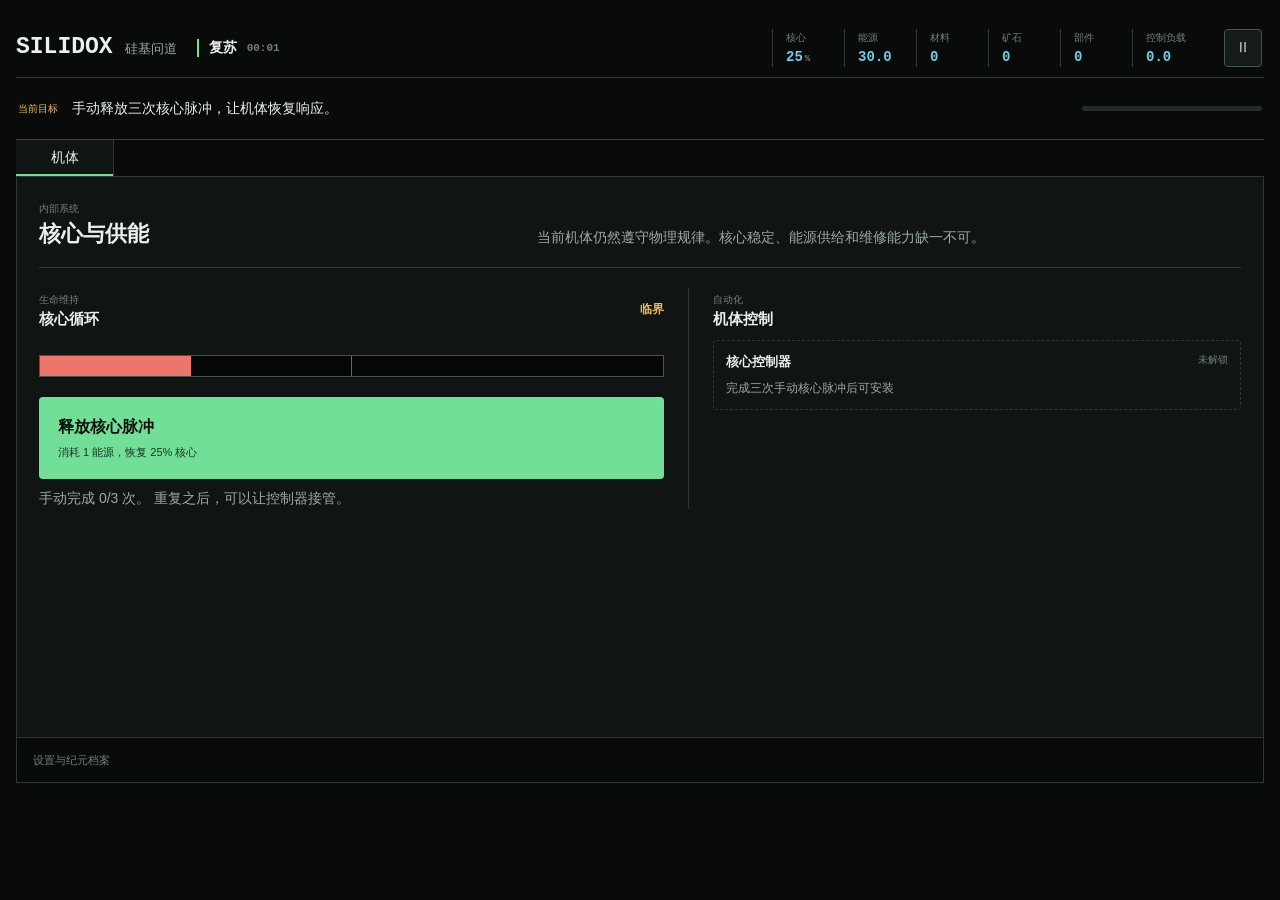
==== commit d60543d0: "feat: add renewable ore industry loop and inner landscape kernel - ore veins on the track respawn ov" ====
--- a/index.html
+++ b/index.html
@@ -31,6 +31,14 @@
           <div>
             <dt>材料</dt>
             <dd id="materialReadout">0</dd>
+          </div>
+          <div>
+            <dt>矿石</dt>
+            <dd id="oreReadout">0</dd>
+          </div>
+          <div>
+            <dt>部件</dt>
+            <dd id="partsReadout">0</dd>
           </div>
           <div class="control-resource">
             <dt>控制负载</dt>
@@ -321,6 +329,7 @@
 
     <script src="./src/data.js"></script>
     <script src="./src/simulation.js"></script>
+    <script src="./src/inner-landscape.js"></script>
     <script src="./src/ladder-editor.js"></script>
     <script src="./src/automation-plan.js"></script>
     <script src="./src/ui.js"></script>
--- a/styles.css
+++ b/styles.css
@@ -151,7 +151,7 @@
 
 .resource-strip {
   display: grid;
-  grid-template-columns: repeat(4, minmax(72px, auto));
+  grid-template-columns: repeat(6, minmax(64px, auto));
   margin: 0;
 }
 
@@ -598,6 +598,16 @@
   height: 18px;
   border: 1px solid var(--green);
   background: #1a5a31;
+}
+
+.vein-marker {
+  position: relative;
+  z-index: 1;
+  width: 16px;
+  height: 16px;
+  border: 1px solid var(--cyan);
+  border-radius: 50%;
+  background: #123d4d;
 }
 
 .robot-marker {
@@ -1298,7 +1308,7 @@
   .resource-strip {
     grid-column: 1 / -1;
     grid-row: 2;
-    grid-template-columns: repeat(4, minmax(0, 1fr));
+    grid-template-columns: repeat(3, minmax(0, 1fr));
     width: 100%;
     border-top: 1px solid var(--line);
     padding-top: 8px;
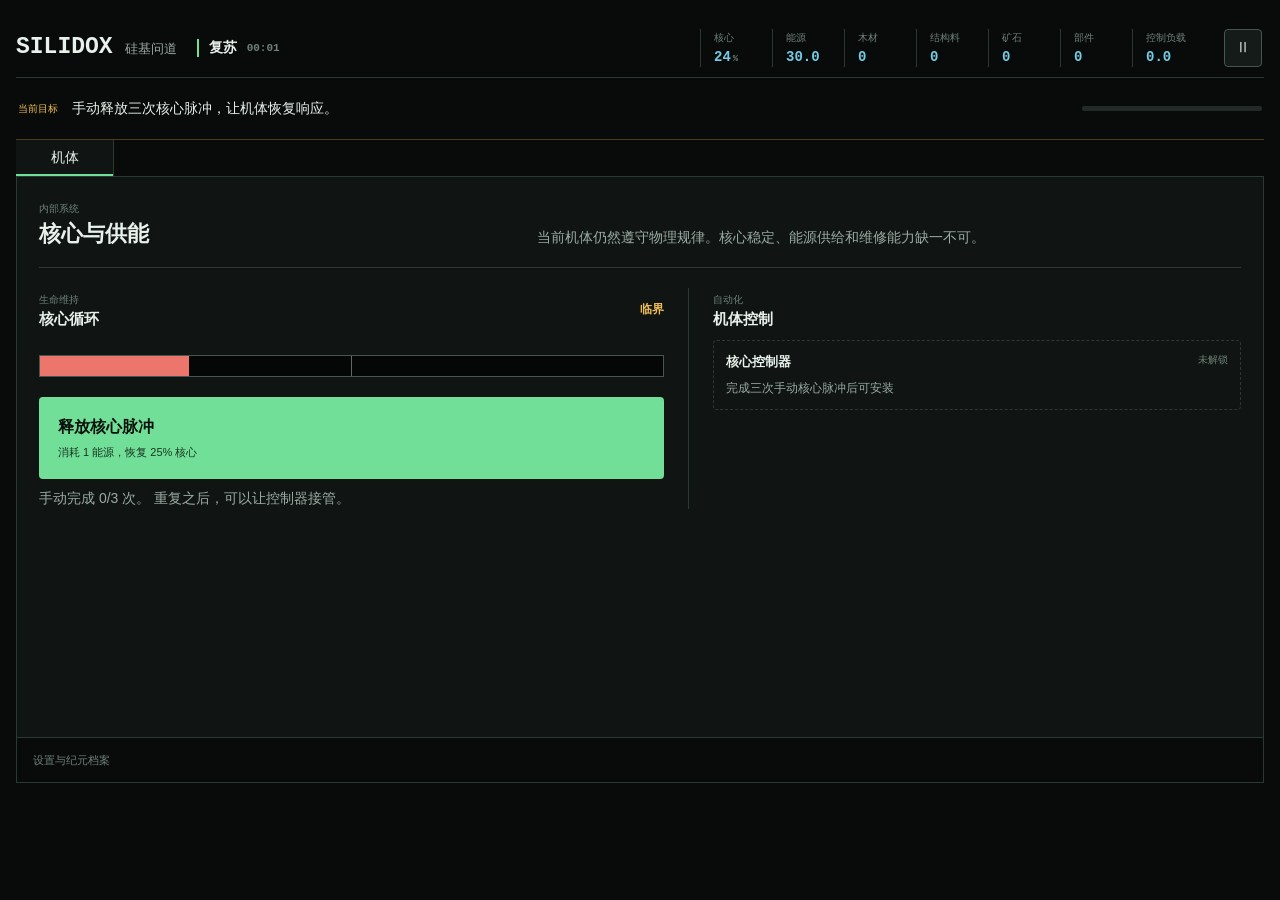
==== commit abc555b5: "feat: add forest survival and 2D mining progression" ====
--- a/index.html
+++ b/index.html
@@ -29,7 +29,11 @@
             <dd id="energyReadout">30.0</dd>
           </div>
           <div>
-            <dt>材料</dt>
+            <dt>木材</dt>
+            <dd id="woodReadout">0</dd>
+          </div>
+          <div>
+            <dt>结构料</dt>
             <dd id="materialReadout">0</dd>
           </div>
           <div>
@@ -138,28 +142,41 @@
           <header class="workspace-heading">
             <div>
               <span>外部执行器</span>
-              <h2>一维环境</h2>
-            </div>
-            <p>轨道没有障碍物。移动、掉头并回收沿途残骸，先取得活下去所需的能源与材料。</p>
+              <h2 id="environmentTitle">森林地表</h2>
+            </div>
+            <p id="environmentDescription">地表没有障碍物。移动、掉头并反复伐木，在建设材料与燃料能源之间分配木材。</p>
           </header>
 
           <section class="track-console" aria-labelledby="trackTitle">
             <div class="section-heading">
               <div>
-                <span>位置观测</span>
-                <h3 id="trackTitle">残骸轨道</h3>
-              </div>
-              <strong id="trackPosition">位置 0 · 向东</strong>
-            </div>
-
-            <div class="track" id="track" aria-label="一维轨道"></div>
+                <span id="trackEyebrow">地表观测</span>
+                <h3 id="trackTitle">林间横断带</h3>
+              </div>
+              <strong id="trackPosition">横向 0 · 地表</strong>
+            </div>
+
+            <div class="track" id="track" aria-label="森林地表"></div>
+
+            <div class="mining-readout" id="miningReadout" hidden>
+              <div>
+                <span id="miningTarget">目标岩层</span>
+                <strong id="miningProgressText">0 / 2</strong>
+              </div>
+              <div class="mining-progress" role="progressbar" aria-label="掘进进度">
+                <i id="miningProgressBar"></i>
+              </div>
+            </div>
 
             <div class="manual-controls" aria-label="手动环境操作">
               <button id="moveBtn">向前一步</button>
               <button id="reverseBtn">掉头</button>
-              <button class="primary-button" id="pickupBtn">拾取残骸</button>
-            </div>
-            <p class="context-hint" id="environmentHint">当前位置没有可拾取目标。</p>
+              <button class="primary-button" id="pickupBtn">伐木</button>
+              <button id="burnWoodBtn">燃烧 1 木材 · +8 能源</button>
+              <button class="primary-button" id="digBtn" hidden>向下掘进</button>
+              <button id="ascendBtn" hidden>沿竖井上升</button>
+            </div>
+            <p class="context-hint" id="environmentHint">当前位置没有可采集目标。继续沿林地移动。</p>
           </section>
 
           <section class="controller-section environment-controllers" aria-labelledby="environmentControlTitle">
@@ -179,7 +196,7 @@
               <span>物理生产</span>
               <h2>基础工坊</h2>
             </div>
-            <p>回收只是临时手段。建立维修、供能与观测设备，才能把求生变成可以持续的生产系统。</p>
+            <p>用木材装配采掘工具，再把地下结构料与矿石送入维修、供能、观测和加工设备。</p>
           </header>
 
           <section class="active-job" id="activeJob" hidden aria-live="polite">
--- a/styles.css
+++ b/styles.css
@@ -151,7 +151,7 @@
 
 .resource-strip {
   display: grid;
-  grid-template-columns: repeat(6, minmax(64px, auto));
+  grid-template-columns: repeat(7, minmax(64px, auto));
   margin: 0;
 }
 
@@ -557,23 +557,28 @@
   margin: 18px 0;
   overflow: hidden;
   border: 1px solid var(--line-strong);
-  background: var(--surface-3);
+  background: #09110c;
 }
 
 .track-cell {
   position: relative;
   display: grid;
   min-width: 0;
-  aspect-ratio: 1 / 0.72;
+  aspect-ratio: 1 / 0.66;
   place-items: center;
   border-right: 1px solid var(--line);
-}
-
-.track-cell:last-child {
+  border-bottom: 1px solid var(--line);
+}
+
+.track-cell:nth-child(9n) {
   border-right: 0;
 }
 
-.track-cell::after {
+.track-cell:nth-last-child(-n + 9) {
+  border-bottom: 0;
+}
+
+.surface-cell::after {
   content: "";
   position: absolute;
   right: 10%;
@@ -588,26 +593,103 @@
 }
 
 .track-cell.anomaly-site {
-  box-shadow: inset 0 -2px 0 rgba(240, 189, 87, 0.36);
-}
-
-.salvage-marker {
+  box-shadow: inset 0 0 0 2px rgba(240, 189, 87, 0.52);
+}
+
+.subsurface-cell {
+  background: #26271f;
+}
+
+.subsurface-cell[data-depth="2"] {
+  background: #22251f;
+}
+
+.subsurface-cell[data-depth="3"] {
+  background: #1e2320;
+}
+
+.subsurface-cell[data-depth="4"] {
+  background: #1b2020;
+}
+
+.subsurface-cell.solid::before {
+  content: "";
+  position: absolute;
+  width: 5px;
+  height: 5px;
+  border: 1px solid rgba(203, 193, 165, 0.26);
+  box-shadow:
+    17px 9px 0 -1px rgba(203, 193, 165, 0.18),
+    -15px 12px 0 -1px rgba(203, 193, 165, 0.16);
+}
+
+.subsurface-cell.excavated {
+  background: #090e0d;
+}
+
+.subsurface-cell.excavated::after {
+  content: "";
+  position: absolute;
+  top: 0;
+  bottom: 0;
+  left: 50%;
+  width: 1px;
+  background: rgba(114, 204, 229, 0.22);
+}
+
+.track-cell.dig-target {
+  outline: 1px solid rgba(114, 204, 229, 0.66);
+  outline-offset: -2px;
+}
+
+.dig-fill {
+  position: absolute;
+  right: 0;
+  bottom: 0;
+  left: 0;
+  z-index: 0;
+  background: rgba(114, 204, 229, 0.18);
+}
+
+.tree-marker {
   position: relative;
   z-index: 1;
-  width: 18px;
-  height: 18px;
-  border: 1px solid var(--green);
-  background: #1a5a31;
-}
-
-.vein-marker {
-  position: relative;
+  width: 28px;
+  height: 32px;
+}
+
+.tree-marker::before {
+  content: "";
+  position: absolute;
+  top: 1px;
+  left: 2px;
+  width: 24px;
+  height: 21px;
+  border: 1px solid #72df98;
+  border-radius: 50% 50% 42% 42%;
+  background: #1b5c34;
+}
+
+.tree-marker::after {
+  content: "";
+  position: absolute;
+  bottom: 0;
+  left: 11px;
+  width: 6px;
+  height: 14px;
+  border: 1px solid #b58b59;
+  background: #60452d;
+}
+
+.buried-anomaly-marker {
+  position: absolute;
   z-index: 1;
-  width: 16px;
-  height: 16px;
-  border: 1px solid var(--cyan);
-  border-radius: 50%;
-  background: #123d4d;
+  right: 6px;
+  top: 5px;
+  color: var(--amber);
+  font-family: var(--font-mono);
+  font-size: 12px;
+  font-weight: 700;
 }
 
 .robot-marker {
@@ -635,6 +717,50 @@
   color: var(--dim);
   font-family: var(--font-mono);
   font-size: 8px;
+}
+
+.depth-label {
+  position: absolute;
+  top: 3px;
+  left: 4px;
+  z-index: 3;
+  color: rgba(230, 235, 224, 0.54);
+  font-family: var(--font-mono);
+  font-size: 7px;
+}
+
+.mining-readout {
+  display: grid;
+  gap: 7px;
+  min-width: 660px;
+  margin: -7px 0 13px;
+}
+
+.mining-readout > div:first-child {
+  display: flex;
+  justify-content: space-between;
+  color: var(--dim);
+  font-family: var(--font-mono);
+  font-size: 9px;
+}
+
+.mining-readout strong {
+  color: var(--text);
+}
+
+.mining-progress {
+  height: 5px;
+  overflow: hidden;
+  border: 1px solid var(--line);
+  background: #0b100e;
+}
+
+.mining-progress i {
+  display: block;
+  width: 0;
+  height: 100%;
+  background: var(--cyan);
+  transition: width 120ms linear;
 }
 
 .manual-controls {
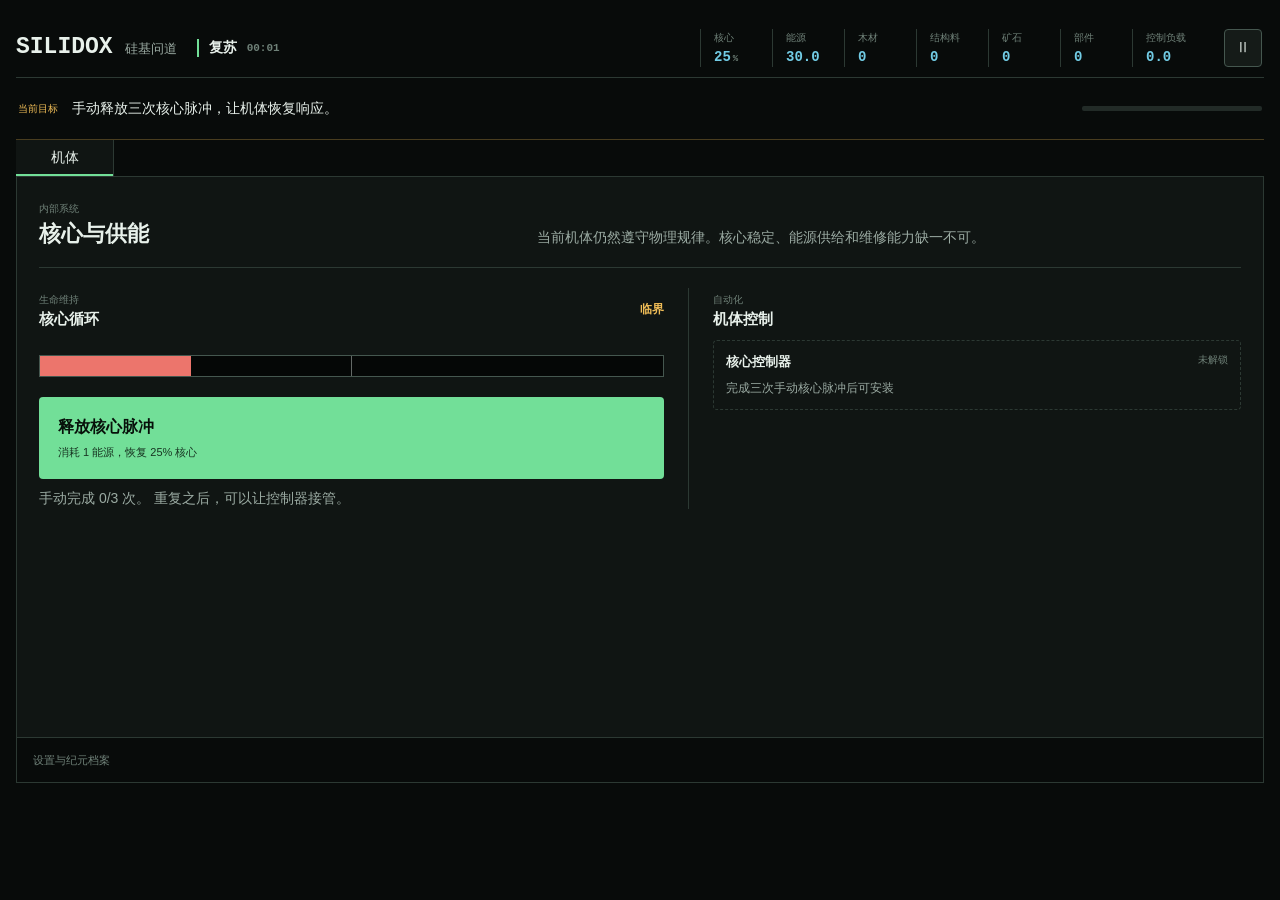
==== commit ff899a43: "feat: complete survival progression and inner landscape slice" ====
--- a/index.html
+++ b/index.html
@@ -85,6 +85,9 @@
         <button class="workspace-tab anomaly-tab" data-workspace="anomaly" id="anomalyTab" hidden>
           未知阵法
         </button>
+        <button class="workspace-tab inner-tab" data-workspace="inner" id="innerTab" hidden>
+          内景
+        </button>
       </nav>
 
       <main class="workspace-root">
@@ -144,7 +147,7 @@
               <span>外部执行器</span>
               <h2 id="environmentTitle">森林地表</h2>
             </div>
-            <p id="environmentDescription">地表没有障碍物。移动、掉头并反复伐木，在建设材料与燃料能源之间分配木材。</p>
+            <p id="environmentDescription">初期沿森林地表拾取掉落树枝。成熟树木再生很慢，后续伐木只能作为长期补给。</p>
           </header>
 
           <section class="track-console" aria-labelledby="trackTitle">
@@ -158,25 +161,45 @@
 
             <div class="track" id="track" aria-label="森林地表"></div>
 
-            <div class="mining-readout" id="miningReadout" hidden>
-              <div>
-                <span id="miningTarget">目标岩层</span>
-                <strong id="miningProgressText">0 / 2</strong>
-              </div>
-              <div class="mining-progress" role="progressbar" aria-label="掘进进度">
-                <i id="miningProgressBar"></i>
+            <div class="mine-viewport" id="mineViewport" hidden>
+              <div class="mine-heading">
+                <div>
+                  <span>当前矿路</span>
+                  <strong id="minePathReadout">入口</strong>
+                </div>
+                <small id="mineDepthReadout">深度 0 / 12</small>
+              </div>
+              <div class="mine-tree-scroll">
+                <div class="mine-tree" id="mineTree" aria-label="当前节点及已挖掘子树"></div>
+              </div>
+              <div class="branch-progress-grid">
+                <div class="branch-progress">
+                  <span id="leftMiningTarget">左下岩层</span>
+                  <strong id="leftMiningProgressText">0 / 2</strong>
+                  <div class="mining-progress" role="progressbar" aria-label="左下掘进进度">
+                    <i id="leftMiningProgressBar"></i>
+                  </div>
+                </div>
+                <div class="branch-progress">
+                  <span id="rightMiningTarget">右下岩层</span>
+                  <strong id="rightMiningProgressText">0 / 2</strong>
+                  <div class="mining-progress" role="progressbar" aria-label="右下掘进进度">
+                    <i id="rightMiningProgressBar"></i>
+                  </div>
+                </div>
               </div>
             </div>
 
             <div class="manual-controls" aria-label="手动环境操作">
               <button id="moveBtn">向前一步</button>
               <button id="reverseBtn">掉头</button>
-              <button class="primary-button" id="pickupBtn">伐木</button>
+              <button class="primary-button" id="pickupBtn">拾取树枝</button>
               <button id="burnWoodBtn">燃烧 1 木材 · +8 能源</button>
-              <button class="primary-button" id="digBtn" hidden>向下掘进</button>
-              <button id="ascendBtn" hidden>沿竖井上升</button>
-            </div>
-            <p class="context-hint" id="environmentHint">当前位置没有可采集目标。继续沿林地移动。</p>
+              <button class="primary-button" id="digLeftBtn" hidden>向左下掘进</button>
+              <button class="primary-button" id="digRightBtn" hidden>向右下掘进</button>
+              <button id="ascendBtn" hidden>向上</button>
+            </div>
+            <p class="context-hint" id="environmentHint">沿森林地表移动，寻找掉落的树枝。</p>
           </section>
 
           <section class="controller-section environment-controllers" aria-labelledby="environmentControlTitle">
@@ -237,6 +260,95 @@
             <div><dt>当前可用</dt><dd>否</dd></div>
             <div><dt>下一步</dt><dd>寻找解释</dd></div>
           </dl>
+          <section class="research-console" aria-labelledby="researchTitle">
+            <div class="section-heading">
+              <div>
+                <span>只读模型</span>
+                <h3 id="researchTitle">第一版异常响应模型</h3>
+              </div>
+              <strong id="researchModelStatus">尚未整理</strong>
+            </div>
+            <p id="researchDescription">
+              先用标准部件整理观测数据，再决定是否能制造主体接口。模型不会把未知场直接显示成可用资源。
+            </p>
+            <div class="observation-list" id="researchObservationList"></div>
+          </section>
+        </section>
+
+        <section class="workspace-view inner-workspace" data-workspace-view="inner" hidden>
+          <header class="workspace-heading">
+            <div>
+              <span>人工灵根原型</span>
+              <h2>灵触与内景</h2>
+            </div>
+            <p id="innerDescription">
+              灵触是机体第一次接触未知场的受控接口。先用低功率脉冲观察灵流，不要把未知输出当作免费能源。
+            </p>
+          </header>
+
+          <section class="inner-console" aria-labelledby="innerConsoleTitle">
+            <div class="section-heading">
+              <div>
+                <span>启灵实验</span>
+                <h3 id="innerConsoleTitle">低功率引灵</h3>
+              </div>
+              <strong id="innerPulseCount">0 / 3</strong>
+            </div>
+            <button class="primary-action" id="innerPulseBtn">
+              <strong>低功率引灵脉冲</strong>
+              <span>消耗 0.5 能源，运行 1 秒</span>
+            </button>
+            <p id="innerHint">完成三次脉冲，记录灵触响应。</p>
+          </section>
+
+          <dl class="inner-metrics">
+            <div>
+              <dt>灵触压力</dt>
+              <dd id="innerTouchPressure">—</dd>
+            </div>
+            <div>
+              <dt>炼化压力</dt>
+              <dd id="innerRefinePressure">—</dd>
+            </div>
+            <div>
+              <dt>人工丹田</dt>
+              <dd id="innerDantianPressure">—</dd>
+            </div>
+            <div>
+              <dt>纯度</dt>
+              <dd id="innerPurity">—</dd>
+            </div>
+            <div>
+              <dt>温度</dt>
+              <dd id="innerTemperature">—</dd>
+            </div>
+            <div>
+              <dt>稳定度</dt>
+              <dd id="innerStability">—</dd>
+            </div>
+          </dl>
+
+          <section class="inner-events" aria-labelledby="innerEventsTitle">
+            <div class="section-heading">
+              <div>
+                <span>证据与保护</span>
+                <h3 id="innerEventsTitle">内景事件</h3>
+              </div>
+            </div>
+            <p id="innerFaultText">尚未运行引灵脉冲。</p>
+            <div class="inner-event-list" id="innerEventList"></div>
+          </section>
+
+          <section class="inner-observations" aria-labelledby="innerObservationsTitle">
+            <div class="section-heading">
+              <div>
+                <span>可复现实验记录</span>
+                <h3 id="innerObservationsTitle">脉冲观测</h3>
+              </div>
+              <strong id="innerObservationStatus">0 / 3</strong>
+            </div>
+            <div class="inner-observation-list" id="innerObservationList"></div>
+          </section>
         </section>
       </main>
 
--- a/styles.css
+++ b/styles.css
@@ -592,6 +592,21 @@
   background: rgba(114, 204, 229, 0.07);
 }
 
+.track-cell.mine-entrance {
+  background: rgba(240, 189, 87, 0.08);
+  box-shadow: inset 0 -2px rgba(240, 189, 87, 0.42);
+}
+
+.mine-entrance-marker {
+  position: absolute;
+  z-index: 1;
+  right: 6px;
+  top: 5px;
+  color: var(--amber);
+  font-family: var(--font-mono);
+  font-size: 9px;
+}
+
 .track-cell.anomaly-site {
   box-shadow: inset 0 0 0 2px rgba(240, 189, 87, 0.52);
 }
@@ -681,6 +696,21 @@
   background: #60452d;
 }
 
+.branch-marker {
+  position: relative;
+  z-index: 1;
+  display: grid;
+  width: 26px;
+  height: 18px;
+  place-items: center;
+  border: 1px solid #c19a63;
+  color: #f0d49d;
+  background: #60452d;
+  font-family: var(--font-mono);
+  font-size: 10px;
+  font-weight: 700;
+}
+
 .buried-anomaly-marker {
   position: absolute;
   z-index: 1;
@@ -729,23 +759,163 @@
   font-size: 7px;
 }
 
-.mining-readout {
-  display: grid;
-  gap: 7px;
+.mine-viewport {
+  --mine-zoom: 1;
   min-width: 660px;
   margin: -7px 0 13px;
-}
-
-.mining-readout > div:first-child {
+  border: 1px solid var(--line-strong);
+  background: #090e0d;
+}
+
+.mine-heading {
   display: flex;
+  align-items: end;
   justify-content: space-between;
+  gap: 16px;
+  padding: 11px 13px;
+  border-bottom: 1px solid var(--line);
+}
+
+.mine-heading > div {
+  display: grid;
+  gap: 3px;
+}
+
+.mine-heading span,
+.mine-heading small {
   color: var(--dim);
   font-family: var(--font-mono);
   font-size: 9px;
 }
 
-.mining-readout strong {
+.mine-heading strong {
   color: var(--text);
+  font-size: 12px;
+}
+
+.mine-tree-scroll {
+  min-height: 210px;
+  max-height: 440px;
+  overflow: auto;
+  padding: 24px;
+}
+
+.mine-tree {
+  display: flex;
+  min-width: max-content;
+  min-height: 160px;
+  align-items: flex-start;
+  justify-content: center;
+  transform-origin: top center;
+}
+
+.mine-tree-empty {
+  width: 100%;
+  margin: 58px 0 0;
+  color: var(--dim);
+  text-align: center;
+}
+
+.mine-branch {
+  position: relative;
+  display: flex;
+  flex-direction: column;
+  align-items: center;
+}
+
+.mine-node {
+  position: relative;
+  z-index: 2;
+  display: grid;
+  width: calc(34px * var(--mine-zoom));
+  height: calc(34px * var(--mine-zoom));
+  min-height: 0;
+  padding: 0;
+  place-items: center;
+  border: 1px solid rgba(203, 193, 165, 0.38);
+  border-radius: 50%;
+  color: var(--dim);
+  background: #20231f;
+  font-family: var(--font-mono);
+  font-size: calc(10px * var(--mine-zoom));
+}
+
+button.mine-node:not(:disabled):hover {
+  border-color: var(--cyan);
+  color: var(--cyan);
+  background: rgba(114, 204, 229, 0.12);
+}
+
+.mine-node.current {
+  border-color: var(--green);
+  color: #07100a;
+  background: var(--green);
+  font-weight: 700;
+}
+
+.mine-node.ore-bearing:not(.current) {
+  box-shadow: inset 0 0 0 3px rgba(114, 204, 229, 0.16);
+}
+
+.mine-node.anomaly {
+  border-color: var(--amber);
+  color: var(--amber);
+}
+
+.mine-children {
+  position: relative;
+  display: flex;
+  align-items: flex-start;
+  gap: calc(22px * var(--mine-zoom));
+  padding-top: calc(30px * var(--mine-zoom));
+}
+
+.mine-children::before {
+  content: "";
+  position: absolute;
+  top: calc(14px * var(--mine-zoom));
+  right: calc(17px * var(--mine-zoom));
+  left: calc(17px * var(--mine-zoom));
+  height: 1px;
+  background: rgba(114, 204, 229, 0.28);
+}
+
+.mine-children > .mine-branch::before {
+  content: "";
+  position: absolute;
+  top: calc(-16px * var(--mine-zoom));
+  left: 50%;
+  width: 1px;
+  height: calc(16px * var(--mine-zoom));
+  background: rgba(114, 204, 229, 0.28);
+}
+
+.branch-progress-grid {
+  display: grid;
+  grid-template-columns: repeat(2, minmax(0, 1fr));
+  border-top: 1px solid var(--line);
+}
+
+.branch-progress {
+  display: grid;
+  grid-template-columns: minmax(0, 1fr) auto;
+  gap: 6px 12px;
+  padding: 10px 12px;
+  color: var(--dim);
+  font-family: var(--font-mono);
+  font-size: 9px;
+}
+
+.branch-progress + .branch-progress {
+  border-left: 1px solid var(--line);
+}
+
+.branch-progress strong {
+  color: var(--text);
+}
+
+.branch-progress .mining-progress {
+  grid-column: 1 / -1;
 }
 
 .mining-progress {
@@ -895,6 +1065,161 @@
   color: var(--amber);
   font-family: var(--font-mono);
   font-size: 12px;
+}
+.research-console,
+.inner-console,
+.inner-events,
+.inner-observations {
+  margin-top: 18px;
+  border: 1px solid var(--line);
+  padding: 18px;
+  background: var(--surface-2);
+}
+
+.research-console .section-heading,
+.inner-console .section-heading,
+.inner-events .section-heading,
+.inner-observations .section-heading {
+  margin-bottom: 10px;
+}
+
+.research-console > p,
+.inner-console > p,
+.inner-events > p,
+.inner-observations > p {
+  color: var(--muted);
+  line-height: 1.6;
+}
+
+.research-console > p {
+  margin-bottom: 14px;
+}
+
+.research-console .section-heading strong,
+.inner-console .section-heading strong {
+  color: var(--cyan);
+  font-family: var(--font-mono);
+  font-size: 12px;
+}
+
+.observation-list {
+  display: grid;
+  grid-template-columns: repeat(2, minmax(0, 1fr));
+  gap: 8px;
+}
+
+.observation-item {
+  display: grid;
+  gap: 5px;
+  border-left: 2px solid var(--cyan);
+  padding: 10px 12px;
+  background: rgba(114, 204, 229, 0.05);
+}
+
+.observation-item span,
+.observation-item small {
+  color: var(--dim);
+  font-size: 10px;
+}
+
+.observation-item strong {
+  color: var(--text);
+  font-size: 13px;
+  line-height: 1.45;
+}
+
+.observation-empty {
+  margin: 0;
+  color: var(--dim);
+}
+
+.inner-console .primary-action {
+  width: min(100%, 420px);
+}
+
+.inner-metrics {
+  display: grid;
+  grid-template-columns: repeat(3, minmax(0, 1fr));
+  gap: 1px;
+  margin: 18px 0 0;
+  border: 1px solid var(--line);
+  background: var(--line);
+}
+
+.inner-metrics div {
+  min-width: 0;
+  padding: 13px;
+  background: var(--surface-2);
+}
+
+.inner-metrics dt {
+  margin-bottom: 6px;
+  color: var(--dim);
+  font-size: 10px;
+}
+
+.inner-metrics dd {
+  margin: 0;
+  color: var(--cyan);
+  font-family: var(--font-mono);
+  font-size: 15px;
+  font-weight: 700;
+}
+
+.inner-events > p {
+  margin-bottom: 12px;
+}
+
+.inner-event-list {
+  display: grid;
+  gap: 6px;
+}
+
+.inner-event-item {
+  border-left: 2px solid var(--amber);
+  padding: 8px 10px;
+  color: var(--muted);
+  background: rgba(240, 189, 87, 0.04);
+  font-size: 12px;
+  line-height: 1.5;
+}
+
+.inner-observation-list {
+  display: grid;
+  gap: 8px;
+}
+
+.inner-observation-item {
+  display: grid;
+  gap: 6px;
+  border-left: 2px solid var(--cyan);
+  padding: 10px 12px;
+  background: rgba(114, 204, 229, 0.05);
+}
+
+.inner-observation-heading {
+  display: flex;
+  align-items: baseline;
+  justify-content: space-between;
+  gap: 12px;
+}
+
+.inner-observation-heading strong {
+  color: var(--text);
+  font-size: 13px;
+}
+
+.inner-observation-heading span,
+.inner-observation-item small {
+  color: var(--dim);
+  font-size: 10px;
+}
+
+.inner-observation-item p {
+  margin: 0;
+  color: var(--muted);
+  font-family: var(--font-mono);
+  font-size: 11px;
 }
 
 .diagnostics,
@@ -1515,6 +1840,13 @@
     overflow-x: auto;
   }
 
+  .mine-viewport {
+    position: sticky;
+    left: 0;
+    width: min(100%, calc(100vw - 54px));
+    min-width: 0;
+  }
+
   .manual-controls {
     position: sticky;
     left: 0;
@@ -1560,9 +1892,22 @@
   .evidence-grid div:nth-child(-n + 2) {
     border-bottom: 1px solid var(--line);
   }
+  .observation-list,
+  .inner-metrics {
+    grid-template-columns: repeat(2, minmax(0, 1fr));
+  }
 }
 
 @media (max-width: 480px) {
+  .branch-progress-grid {
+    grid-template-columns: 1fr;
+  }
+
+  .branch-progress + .branch-progress {
+    border-top: 1px solid var(--line);
+    border-left: 0;
+  }
+
   .resource-strip {
     grid-template-columns: repeat(3, minmax(0, 1fr));
   }
@@ -1613,6 +1958,10 @@
     height: 58px;
   }
 
+  .observation-list,
+  .inner-metrics {
+    grid-template-columns: 1fr;
+  }
   .ladder-heading {
     align-items: start;
   }
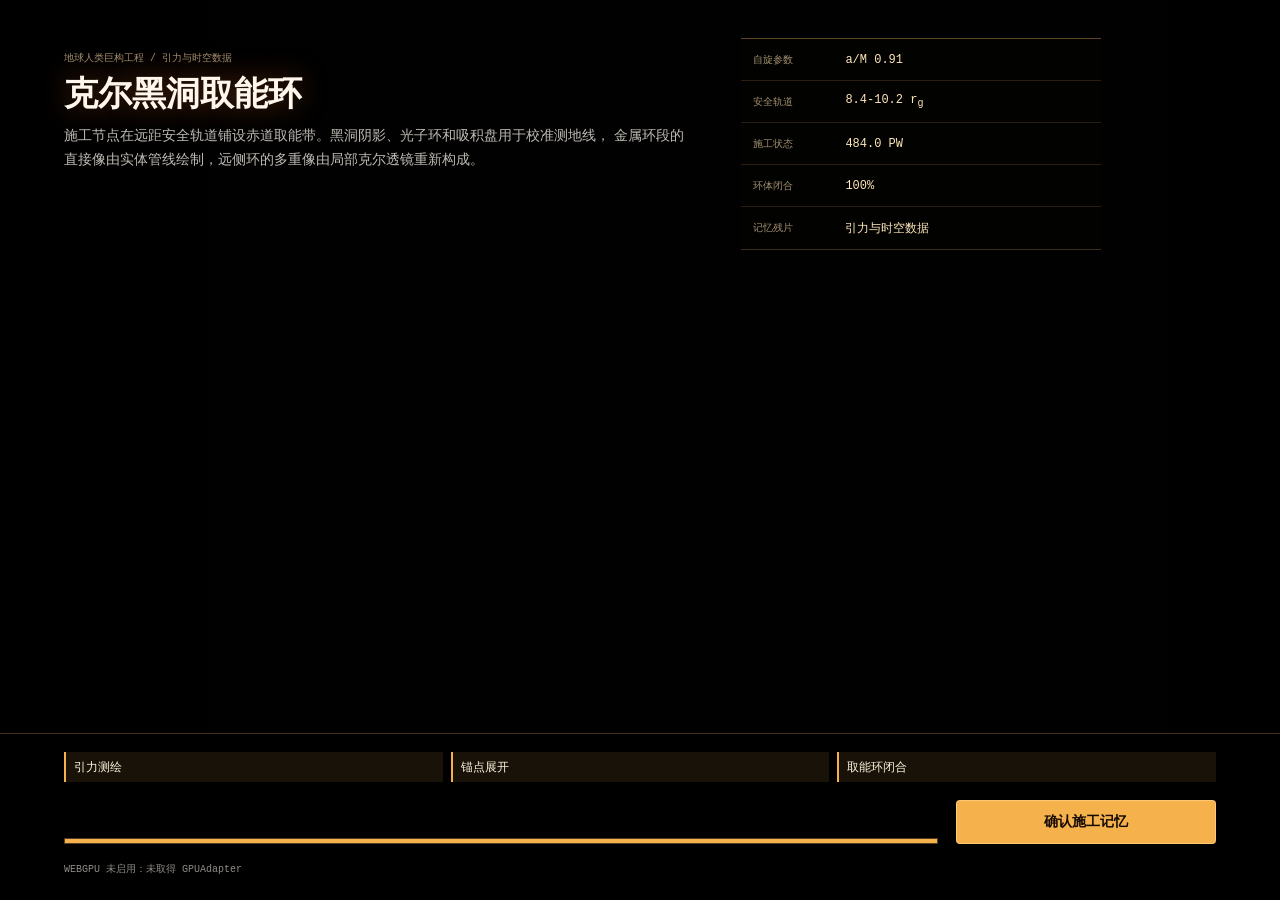
==== commit 45c8c1a8: "feat: add WebGPU Kerr extraction ring opening" ====
--- a/index.html
+++ b/index.html
@@ -457,6 +457,13 @@
     </div>
 
     <script src="./src/data.js"></script>
+    <script src="./src/renderer/kerr/grid-background.js"></script>
+    <script src="./src/renderer/kerr/kerr-lens.js"></script>
+    <script src="./src/renderer/kerr/ring-direct.js"></script>
+    <script src="./src/renderer/kerr/energy-flow.js"></script>
+    <script src="./src/renderer/kerr/post-process.js"></script>
+    <script src="./src/renderer/kerr/kerr-scene.js"></script>
+    <script src="./src/opening-kerr.js"></script>
     <script src="./src/simulation.js"></script>
     <script src="./src/inner-landscape.js"></script>
     <script src="./src/ladder-editor.js"></script>
--- a/styles.css
+++ b/styles.css
@@ -43,6 +43,15 @@
   letter-spacing: 0;
 }
 
+body.opening-active {
+  overflow: hidden;
+}
+
+body.opening-active .game-shell {
+  pointer-events: none;
+  filter: brightness(0.45) saturate(0.72);
+}
+
 button,
 select {
   font: inherit;
@@ -97,6 +106,193 @@
   width: min(1380px, calc(100% - 32px));
   margin: 0 auto;
   padding: 18px 0 42px;
+}
+
+.opening-shell {
+  position: fixed;
+  z-index: 20;
+  inset: 0;
+  display: grid;
+  grid-template-rows: 1fr auto;
+  min-width: 320px;
+  min-height: 100vh;
+  overflow: hidden;
+  color: #f5efe7;
+  background: #010101;
+  isolation: isolate;
+}
+
+.opening-shell[hidden] {
+  display: none;
+}
+
+.opening-canvas {
+  position: absolute;
+  inset: 0;
+  width: 100%;
+  height: 100%;
+}
+
+.opening-canvas-webgpu {
+  background: #010101;
+}
+
+.opening-scrim {
+  position: absolute;
+  inset: 0;
+  z-index: 1;
+  background:
+    linear-gradient(90deg, rgba(0, 0, 0, 0.70), rgba(0, 0, 0, 0.12) 48%, rgba(0, 0, 0, 0.58)),
+    linear-gradient(180deg, rgba(0, 0, 0, 0.30), rgba(0, 0, 0, 0.10) 42%, rgba(0, 0, 0, 0.64));
+  pointer-events: none;
+}
+
+.opening-hud {
+  position: relative;
+  z-index: 2;
+  display: grid;
+  grid-template-columns: minmax(280px, 0.85fr) minmax(270px, 360px);
+  align-items: start;
+  gap: 28px;
+  padding: 38px min(5vw, 72px) 0;
+}
+
+.opening-titleblock {
+  max-width: 680px;
+  padding-top: 10px;
+}
+
+.opening-titleblock span,
+.opening-telemetry dt,
+.opening-control p {
+  color: rgba(244, 215, 170, 0.66);
+  font-family: var(--font-mono);
+  font-size: 10px;
+}
+
+.opening-titleblock h2 {
+  margin: 9px 0 12px;
+  color: #fff7ec;
+  font-size: 34px;
+  line-height: 1.12;
+  text-shadow: 0 0 30px rgba(255, 123, 46, 0.36);
+}
+
+.opening-titleblock p {
+  max-width: 620px;
+  margin: 0;
+  color: rgba(245, 239, 231, 0.78);
+  line-height: 1.7;
+}
+
+.opening-telemetry {
+  display: grid;
+  margin: 0;
+  border-top: 1px solid rgba(248, 176, 92, 0.38);
+  border-bottom: 1px solid rgba(248, 176, 92, 0.24);
+  background: rgba(5, 5, 4, 0.44);
+  backdrop-filter: blur(8px);
+}
+
+.opening-telemetry div {
+  display: grid;
+  grid-template-columns: minmax(78px, auto) minmax(0, 1fr);
+  align-items: center;
+  gap: 14px;
+  min-height: 42px;
+  border-bottom: 1px solid rgba(248, 176, 92, 0.16);
+  padding: 9px 12px;
+}
+
+.opening-telemetry div:last-child {
+  border-bottom: 0;
+}
+
+.opening-telemetry dt,
+.opening-telemetry dd {
+  margin: 0;
+}
+
+.opening-telemetry dd {
+  min-width: 0;
+  overflow: hidden;
+  color: #ffe6ba;
+  font-family: var(--font-mono);
+  font-size: 12px;
+  text-overflow: ellipsis;
+  white-space: nowrap;
+}
+
+.opening-control {
+  position: relative;
+  z-index: 2;
+  display: grid;
+  grid-template-columns: minmax(280px, 1fr) minmax(180px, 260px);
+  align-items: end;
+  gap: 18px;
+  border-top: 1px solid rgba(248, 176, 92, 0.26);
+  padding: 18px min(5vw, 72px) 24px;
+  background: rgba(0, 0, 0, 0.72);
+}
+
+.opening-sequence {
+  display: grid;
+  grid-template-columns: repeat(3, minmax(0, 1fr));
+  grid-column: 1 / -1;
+  gap: 8px;
+  margin: 0;
+  padding: 0;
+  list-style: none;
+}
+
+.opening-sequence li {
+  min-width: 0;
+  border-left: 2px solid rgba(245, 239, 231, 0.18);
+  padding: 7px 8px;
+  color: rgba(245, 239, 231, 0.48);
+  background: rgba(245, 239, 231, 0.04);
+  font-size: 12px;
+  line-height: 1.35;
+}
+
+.opening-sequence li.active {
+  border-left-color: #f5b14c;
+  color: #fff4df;
+  background: rgba(245, 177, 76, 0.1);
+}
+
+.opening-progress {
+  height: 6px;
+  overflow: hidden;
+  border: 1px solid rgba(248, 176, 92, 0.28);
+  background: rgba(245, 239, 231, 0.08);
+}
+
+.opening-progress i {
+  display: block;
+  width: 0;
+  height: 100%;
+  background: #f5b14c;
+  transition: width 140ms linear;
+}
+
+.opening-enter {
+  min-height: 44px;
+  border-color: rgba(255, 208, 126, 0.74);
+  color: #160b03;
+  background: #f5b14c;
+  font-weight: 700;
+}
+
+.opening-enter:hover:not(:disabled) {
+  border-color: #fff2c8;
+  background: #ffd17e;
+}
+
+.opening-control p {
+  grid-column: 1 / -1;
+  margin: 0;
+  color: rgba(245, 239, 231, 0.58);
 }
 
 .topbar {
@@ -1752,6 +1948,15 @@
 }
 
 @media (max-width: 1040px) {
+  .opening-hud {
+    grid-template-columns: 1fr;
+    gap: 18px;
+  }
+
+  .opening-telemetry {
+    max-width: 520px;
+  }
+
   .topbar {
     grid-template-columns: auto minmax(140px, 1fr) 40px;
   }
@@ -1790,6 +1995,32 @@
 }
 
 @media (max-width: 760px) {
+  .opening-hud {
+    padding: 22px 18px 0;
+  }
+
+  .opening-titleblock h2 {
+    font-size: 28px;
+  }
+
+  .opening-titleblock p {
+    max-width: 100%;
+  }
+
+  .opening-control {
+    grid-template-columns: 1fr;
+    gap: 12px;
+    padding: 14px 18px 18px;
+  }
+
+  .opening-sequence {
+    grid-template-columns: 1fr;
+  }
+
+  .opening-enter {
+    width: 100%;
+  }
+
   .game-shell {
     width: min(100% - 20px, 1380px);
     padding-top: 10px;
@@ -1908,6 +2139,35 @@
     border-left: 0;
   }
 
+  .opening-hud {
+    gap: 12px;
+    padding: 16px 12px 0;
+  }
+
+  .opening-titleblock h2 {
+    font-size: 24px;
+  }
+
+  .opening-titleblock p {
+    font-size: 12px;
+    line-height: 1.58;
+  }
+
+  .opening-telemetry div {
+    grid-template-columns: 1fr;
+    gap: 4px;
+    min-height: 0;
+    padding: 8px 10px;
+  }
+
+  .opening-telemetry dd {
+    white-space: normal;
+  }
+
+  .opening-control {
+    padding: 12px;
+  }
+
   .resource-strip {
     grid-template-columns: repeat(3, minmax(0, 1fr));
   }
